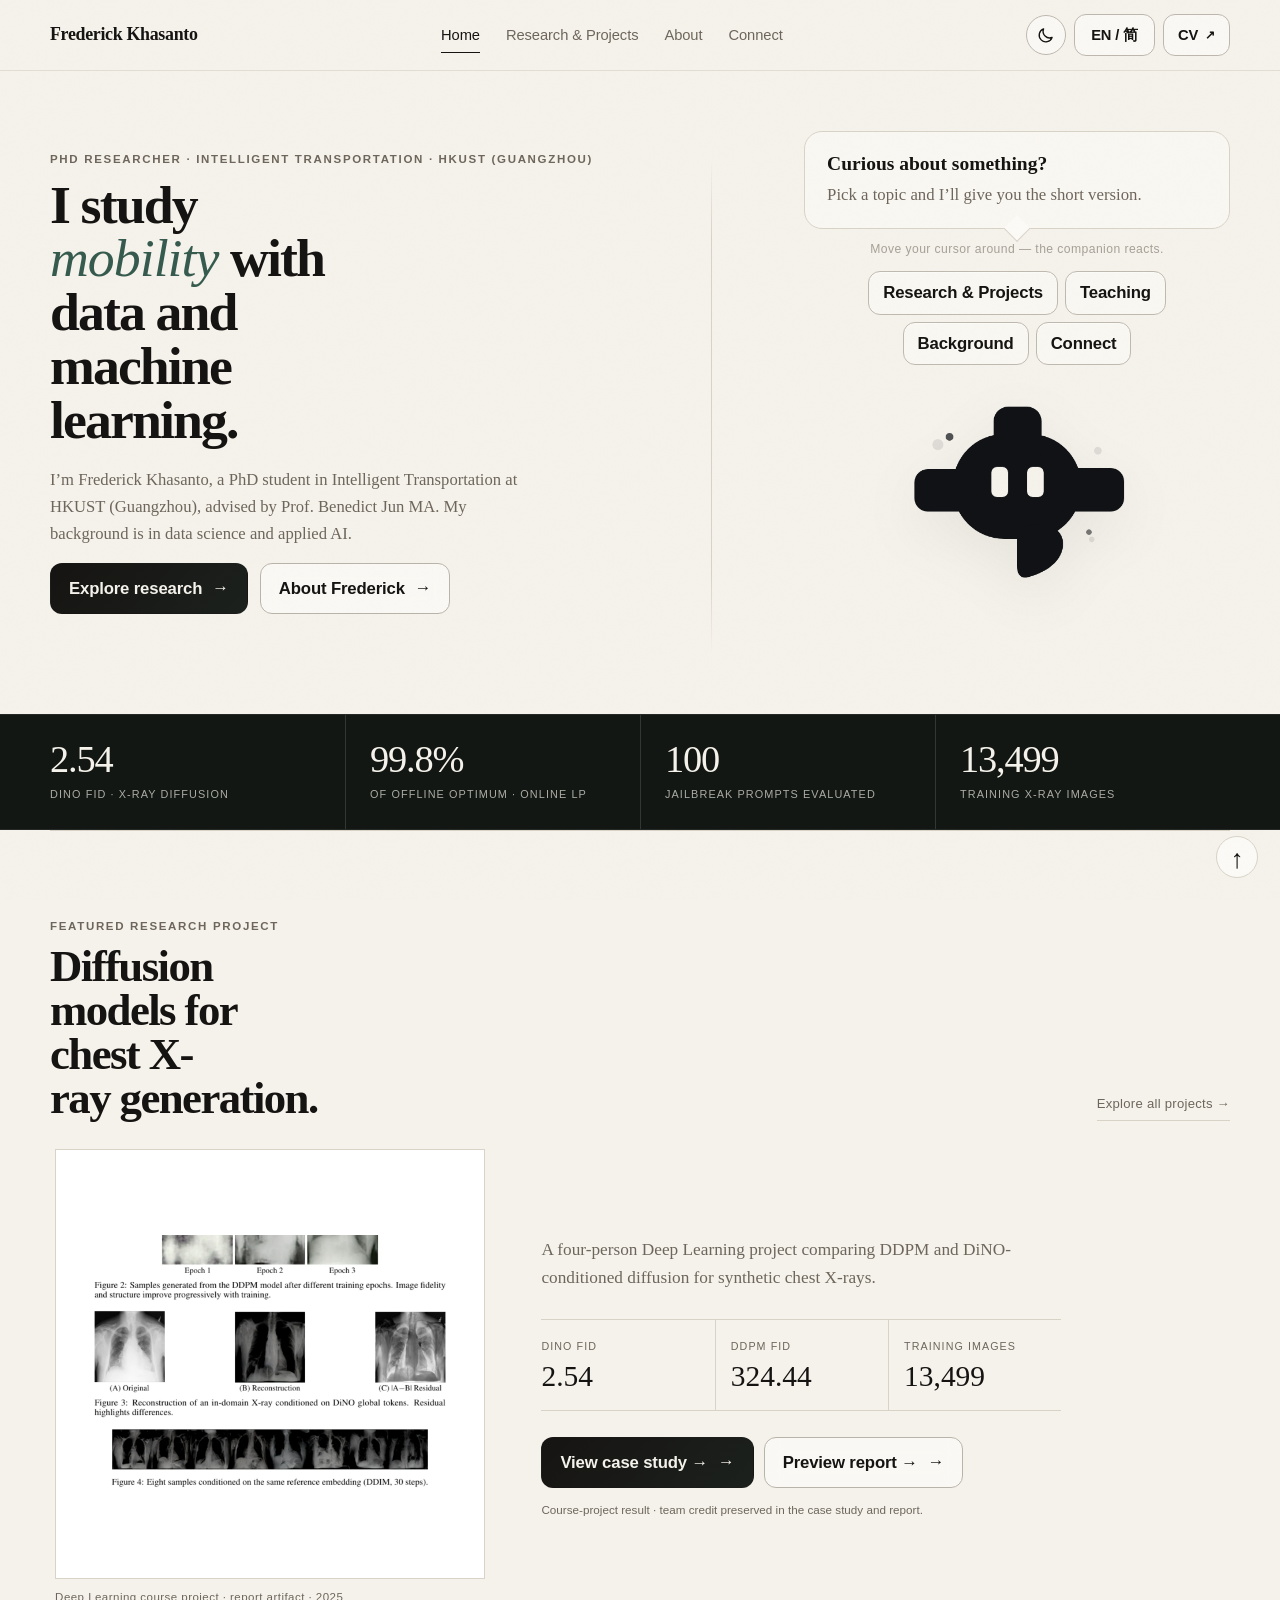
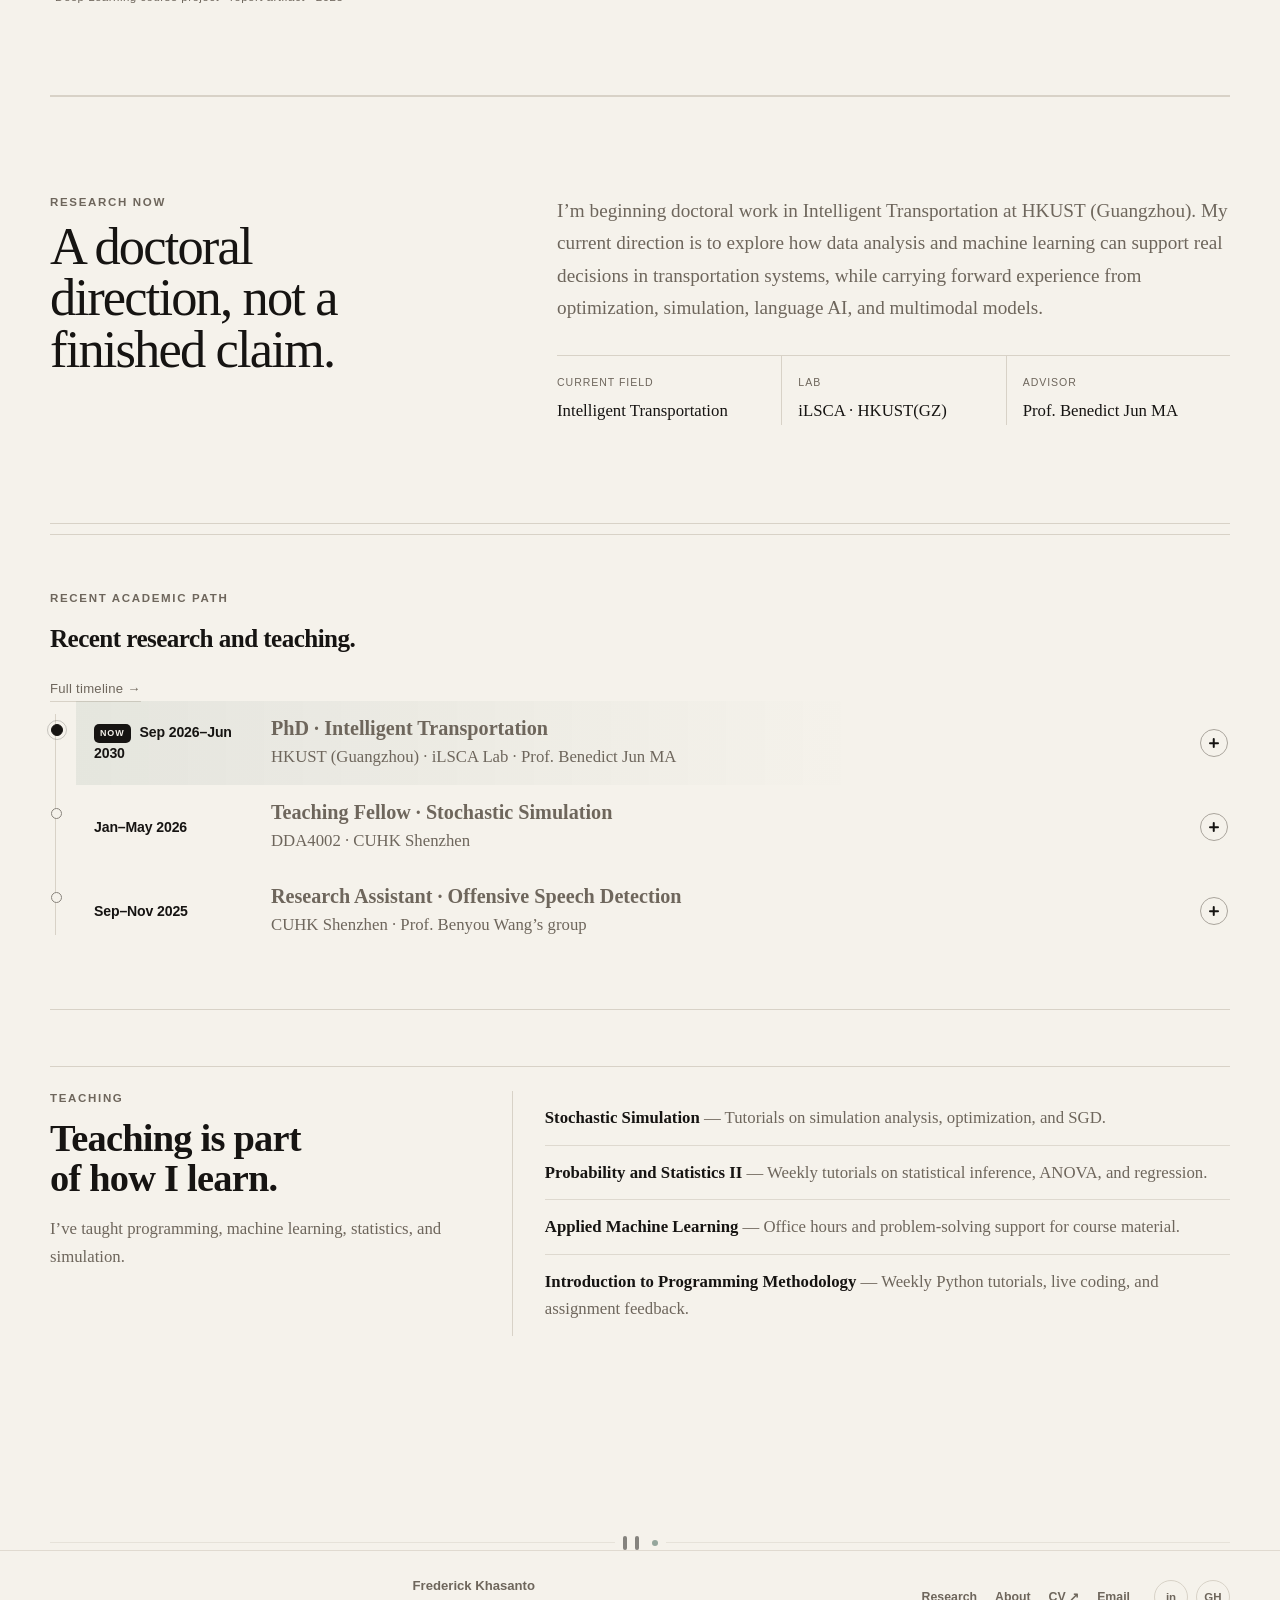
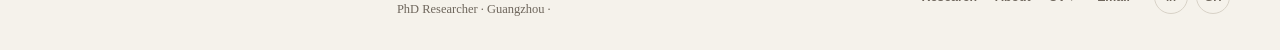
==== index.html @ 49d03f2d "Update website" ====
<!DOCTYPE html>

<html class="no-js" data-theme="light" lang="en">
<head>
<meta charset="utf-8"/>
<meta content="width=device-width, initial-scale=1.0" name="viewport"/>
<meta content="PhD researcher in Intelligent Transportation at HKUST (Guangzhou), with a background in data science, machine learning, language AI, and multimodal AI." name="description"/>
<meta content="index,follow" name="robots"/>
<meta content="website" property="og:type"/>
<meta content="Frederick Khasanto — PhD Researcher" property="og:title"/>
<meta content="PhD researcher in Intelligent Transportation at HKUST (Guangzhou), with a background in data science, machine learning, language AI, and multimodal AI." property="og:description"/>
<meta content="og-home.png" property="og:image"/>
<meta content="1200" property="og:image:width"/>
<meta content="630" property="og:image:height"/>
<meta content="summary_large_image" name="twitter:card"/>
<meta content="Frederick Khasanto — PhD Researcher" name="twitter:title"/>
<meta content="PhD researcher in Intelligent Transportation at HKUST (Guangzhou), with a background in data science, machine learning, language AI, and multimodal AI." name="twitter:description"/>
<meta content="og-home.png" name="twitter:image"/>
<link href="" id="canonicalLink" rel="canonical"/>
<title>Frederick Khasanto — PhD Researcher</title>
<link href="favicon.svg" rel="icon" type="image/svg+xml"/>
<script>(function(){var d=document.documentElement;d.classList.remove('no-js');try{var t=localStorage.getItem('fk-theme');if(t==='dark'||t==='light')d.setAttribute('data-theme',t);}catch(e){}})();</script>
<link href="apple-touch-icon.png" rel="apple-touch-icon" sizes="180x180"/>
<link href="manifest.webmanifest" rel="manifest"/>
<meta content="#f5f2eb" name="theme-color"/>
<link href="core.css?v=56" rel="stylesheet"/>
<link href="home.css?v=56" rel="stylesheet"/>
<script type="application/ld+json">{"@context": "https://schema.org", "@type": "Person", "name": "Frederick Khasanto", "email": "mailto:khasanto.frederick@gmail.com", "jobTitle": "PhD Student in Intelligent Transportation", "description": "PhD student in Intelligent Transportation at The Hong Kong University of Science and Technology (Guangzhou), advised by Prof. Benedict Jun MA.", "sameAs": ["https://github.com/frederickkh", "https://www.linkedin.com/in/frederickkhasanto/", "https://www.instagram.com/frederick.khh/"], "affiliation": {"@type": "CollegeOrUniversity", "name": "The Hong Kong University of Science and Technology (Guangzhou)"}, "alumniOf": {"@type": "CollegeOrUniversity", "name": "The Chinese University of Hong Kong, Shenzhen"}, "knowsAbout": ["Intelligent Transportation", "Machine Learning", "Data Science", "Natural Language Processing", "Multimodal AI"]}</script>
<link href="v56-premium.css?v=56" rel="stylesheet"/>
</head>
<body class="page-enter" data-page="home">
<a class="skip-link" data-copy-en="Skip to content" data-copy-zh="跳到主要内容" href="#main">Skip to content</a>
<header class="site-header">
<div class="container header-inner">
<a class="wordmark" href="index.html">Frederick Khasanto</a>
<button aria-controls="mobileMenu" aria-expanded="false" aria-label="Open navigation" class="mobile-menu-toggle" id="mobileMenuToggle" type="button">
<span></span><span></span><span></span>
</button>
<div class="mobile-menu" id="mobileMenu">
<nav aria-label="Primary navigation" class="top-nav">
<a data-i18n="common.home" href="index.html">Home</a>
<a data-i18n="common.work" href="research.html">Research &amp; Projects</a>
<a data-i18n="common.about" href="about.html">About</a>
<a data-i18n="common.connect" href="connect.html">Connect</a>
</nav>
<div class="header-actions">
<button aria-label="Switch to dark mode" class="pill-btn theme-icon-btn" id="themeToggle" title="Dark mode" type="button">
<svg aria-hidden="true" class="theme-icon theme-icon-moon" viewbox="0 0 24 24"><path d="M20.1 15.25A8.8 8.8 0 0 1 8.75 3.9 8.85 8.85 0 1 0 20.1 15.25Z" fill="none" stroke="currentColor" stroke-linecap="round" stroke-linejoin="round" stroke-width="1.8"></path></svg>
<svg aria-hidden="true" class="theme-icon theme-icon-sun" viewbox="0 0 24 24"><circle cx="12" cy="12" fill="none" r="4" stroke="currentColor" stroke-width="1.8"></circle><path d="M12 2.5v2M12 19.5v2M4.57 4.57l1.42 1.42M18.01 18.01l1.42 1.42M2.5 12h2M19.5 12h2M4.57 19.43l1.42-1.42M18.01 5.99l1.42-1.42" fill="none" stroke="currentColor" stroke-linecap="round" stroke-width="1.8"></path></svg>
</button>
<button class="pill-btn" data-i18n="common.lang" id="langToggle" type="button">EN / 简</button>
<a class="cv-link" data-i18n="common.cv" href="Frederick_Khasanto_CV_2026.pdf" rel="noopener" target="_blank">CV</a>
</div>
</div>
</div>
</header>
<main class="page-main" id="main">
<div class="container">
<section class="hero-grid home-hero">
<div class="hero-copy">
<div class="kicker" data-i18n="home.kicker">PhD Researcher · Intelligent Transportation · HKUST (Guangzhou)</div>
<h1 data-i18n="home.title" data-i18n-html="true">I study <em>mobility</em> with data and machine learning.</h1>
<p data-i18n="home.intro">I’m Frederick Khasanto, a PhD student in Intelligent Transportation at HKUST (Guangzhou), advised by Prof. Benedict Jun MA. My background is in data science and applied AI.</p>
<div class="hero-actions">
<a class="primary-btn" data-i18n="home.viewWork" href="research.html">Explore research</a>
<a class="secondary-btn" data-i18n="home.aboutMe" href="about.html">About Frederick</a>
</div>
</div>
<aside aria-label="Interactive profile avatar" class="hero-side">
<div class="avatar-wrap">
<div aria-live="polite" class="avatar-bubble">
<strong data-i18n="home.avatarQ">Curious about something?</strong>
<p data-i18n="home.avatarD" id="avatarResponse">Pick a topic and I’ll give you the short version.</p>
</div>
<div class="avatar-interaction-hint" data-copy-en="Move your cursor around — the companion reacts." data-copy-zh="移动光标，研究伙伴会跟着互动。">Move your cursor around — the companion reacts.</div>
<div class="avatar-options">
<button type="button" class="avatar-option" data-i18n="home.optWork" data-topic="work">Research &amp; Projects</button>
<button type="button" class="avatar-option" data-i18n="home.optTeach" data-topic="teaching">Teaching</button>
<button type="button" class="avatar-option" data-i18n="home.optAbout" data-topic="about">Background</button>
<button type="button" class="avatar-option" data-i18n="home.optConnect" data-topic="connect">Connect</button>
</div>
<button aria-describedby="avatarResponse" aria-label="Interactive research companion" class="avatar-btn" id="avatarButton" type="button">
<svg aria-hidden="true" class="research-companion" data-orbit-avatar="" viewbox="0 0 520 420" xmlns="http://www.w3.org/2000/svg">
<g aria-hidden="true" class="companion-nodes"><circle class="companion-node node-a" cx="118" cy="132" fill="currentColor" opacity=".22" r="10"></circle><circle class="companion-node node-b" cx="405" cy="143" fill="currentColor" opacity=".18" r="7"></circle><circle class="companion-node node-c" cx="394" cy="302" fill="currentColor" opacity=".16" r="5"></circle></g><g class="companion-core">
<rect class="companion-body" fill="currentColor" height="188" rx="92" width="230" x="145" y="113"></rect>
<rect class="companion-body companion-wing-left" fill="currentColor" height="76" rx="24" width="128" x="76" y="176"></rect>
<rect class="companion-body companion-wing-right" fill="currentColor" height="78" rx="24" width="126" x="326" y="174"></rect>
<rect class="companion-body companion-crown" fill="currentColor" height="105" rx="26" width="86" x="218" y="64"></rect>
<path class="companion-body companion-tail" d="M285 276 C316 272 338 282 342 303 C347 333 321 359 279 370 C266 373 260 364 260 350 L260 303 C260 287 270 278 285 276Z" fill="currentColor"></path>
<g fill="var(--avatar-eye)">
<g class="avatar-eye-track avatar-eye-track-left"><rect class="avatar-eye" height="54" rx="10" width="30" x="214" y="172"></rect></g>
<g class="avatar-eye-track avatar-eye-track-right"><rect class="avatar-eye" height="54" rx="10" width="30" x="278" y="172"></rect></g>
</g>
<path class="avatar-smile" d="M230 249 C251 264 276 264 296 249" fill="none" stroke="var(--avatar-eye)" stroke-linecap="round" stroke-width="8"></path>
</g><g aria-hidden="true" class="companion-expression">
<path class="companion-brow companion-brow-left" d="M209 157 Q225 149 241 157" fill="none" stroke="var(--avatar-eye)" stroke-linecap="round" stroke-width="5"></path>
<path class="companion-brow companion-brow-right" d="M275 157 Q291 149 307 157" fill="none" stroke="var(--avatar-eye)" stroke-linecap="round" stroke-width="5"></path>
<g class="companion-thought"><circle cx="377" cy="114" fill="currentColor" r="5"></circle><circle cx="394" cy="98" fill="currentColor" r="7"></circle><circle cx="416" cy="78" fill="currentColor" r="9"></circle></g>
<g class="companion-signals" fill="none" stroke="currentColor" stroke-linecap="round" stroke-width="4"><path d="M92 160 Q72 176 72 202"></path><path d="M428 153 Q450 171 451 199"></path></g>
</g>
<circle class="companion-float-dot companion-float-dot-a" cx="139" cy="118" fill="currentColor" opacity=".72" r="7"></circle>
<circle class="companion-float-dot companion-float-dot-b" cx="389" cy="289" fill="currentColor" opacity=".55" r="5"></circle>
</svg>
</button>
<noscript><div class="avatar-noscript"><img alt="Frederick research companion" src="research-companion.svg"/></div></noscript><div class="avatar-helper"><a class="avatar-jump hidden" data-copy-en="Open page →" data-copy-zh="打开页面 →" href="#" id="avatarJump">Open page →</a></div>
</div>
</aside>
</section>
<section aria-label="Selected project evidence" class="home-proof-strip">
<div class="home-proof-inner">
<a class="home-proof-item" href="research.html#projects"><strong>2.54</strong><span data-copy-en="DiNO FID · X-ray diffusion" data-copy-zh="DiNO FID · X 光扩散模型">DiNO FID · X-ray diffusion</span></a>
<a class="home-proof-item" href="research.html#projects"><strong>99.8%</strong><span data-copy-en="of offline optimum · Online LP" data-copy-zh="离线最优值 · 在线线性规划">of offline optimum · Online LP</span></a>
<a class="home-proof-item" href="research.html#projects"><strong>100</strong><span data-copy-en="jailbreak prompts evaluated" data-copy-zh="个越狱提示词完成评估">jailbreak prompts evaluated</span></a>
<a class="home-proof-item" href="research.html#projects"><strong>13,499</strong><span data-copy-en="training X-ray images" data-copy-zh="张 X 光训练图像">training X-ray images</span></a>
</div>
</section>
<section class="home-featured-research reveal" id="featured-research">
<div class="home-featured-head">
<div>
<div class="kicker" data-copy-en="Featured research project" data-copy-zh="精选研究项目">Featured research project</div>
<h2 data-copy-en="Diffusion models for chest X-ray generation." data-copy-zh="用于胸部 X 光生成的扩散模型。">Diffusion models for chest X-ray generation.</h2>
</div>
<a class="text-arrow-link" data-copy-en="Explore all projects →" data-copy-zh="查看全部项目 →" href="research.html#projects">Explore all projects →</a>
</div>
<div class="home-featured-layout">
<figure class="home-featured-visual report-artifact">
<img alt="Generation and reconstruction results from Frederick Khasanto's X-ray diffusion project report" decoding="async" height="900" loading="lazy" src="project-xray-report.webp" width="1400"/>
<figcaption data-copy-en="Deep Learning course project · report artifact · 2025" data-copy-zh="深度学习课程项目 · 报告图示 · 2025">Deep Learning course project · report artifact · 2025</figcaption>
</figure>
<div class="home-featured-copy">
<p data-copy-en="A four-person Deep Learning project comparing DDPM and DiNO-conditioned diffusion for synthetic chest X-rays." data-copy-zh="一个四人课程项目，对比无条件 DDPM 与 DiNO 条件潜空间扩散模型用于合成胸部 X 光。报告结合定量评估、重建、多样性与插值检查。">A four-person Deep Learning project comparing DDPM and DiNO-conditioned diffusion for synthetic chest X-rays.</p>
<div aria-label="Selected project results" class="home-featured-results">
<div><span data-copy-en="DiNO FID" data-copy-zh="DiNO FID">DiNO FID</span><strong>2.54</strong></div>
<div><span data-copy-en="DDPM FID" data-copy-zh="DDPM FID">DDPM FID</span><strong>324.44</strong></div>
<div><span data-copy-en="Training images" data-copy-zh="训练图像">Training images</span><strong>13,499</strong></div>
</div>
<div class="home-featured-actions">
<button class="primary-btn" data-copy-en="View case study →" data-copy-zh="查看案例 →" data-project-open="xray" type="button">View case study</button>
<a class="secondary-btn" data-copy-en="Preview report →" data-copy-zh="预览报告 →" data-project-report-preview="xray" href="Frederick_Khasanto_Project_Xray_Diffusion_Models.pdf">Preview report →</a>
</div>
<p class="evidence-note" data-copy-en="Course-project result · team credit preserved in the case study and report." data-copy-zh="课程项目结果 · 案例与报告中保留小组署名。">Course-project result · team credit preserved in the case study and report.</p>
</div>
</div>
</section><section class="home-current-focus reveal" id="research-now">
<div>
<div class="kicker" data-copy-en="Research now" data-copy-zh="当前研究">Research now</div>
<h2 data-copy-en="A doctoral direction, not a finished claim." data-copy-zh="这是博士阶段的研究方向，而不是已经完成的结论。">A doctoral direction, not a finished claim.</h2>
</div>
<div class="home-current-focus-body">
<p data-copy-en="I’m beginning doctoral work in Intelligent Transportation at HKUST (Guangzhou). My current direction is to explore how data analysis and machine learning can support real decisions in transportation systems, while carrying forward experience from optimization, simulation, language AI, and multimodal models." data-copy-zh="我正在香港科技大学（广州）开始智能交通博士研究。目前的方向是探索数据分析与机器学习如何支持交通系统中的真实决策，同时延续我在优化、模拟、语言 AI 与多模态模型方面的经验。">I’m beginning doctoral work in Intelligent Transportation at HKUST (Guangzhou). My current direction is to explore how data analysis and machine learning can support real decisions in transportation systems, while carrying forward experience from optimization, simulation, language AI, and multimodal models.</p>
<div class="home-current-meta">
<div><span data-copy-en="Current field" data-copy-zh="当前领域">Current field</span><strong data-copy-en="Intelligent Transportation" data-copy-zh="智能交通">Intelligent Transportation</strong></div>
<div><span data-copy-en="Lab" data-copy-zh="实验室">Lab</span><strong>iLSCA · HKUST(GZ)</strong></div>
<div><span data-copy-en="Advisor" data-copy-zh="导师">Advisor</span><strong>Prof. Benedict Jun MA</strong></div>
</div>
</div>
</section><section class="academic-timeline-section reveal">
<div class="section-head"><div><div class="kicker" data-copy-en="Recent academic path" data-copy-zh="近期学术经历">Recent academic path</div><h2 data-copy-en="Recent research and teaching." data-copy-zh="近期的研究与教学经历。">Recent research and teaching.</h2></div><a class="text-arrow-link" data-copy-en="Full timeline →" data-copy-zh="完整时间线 →" href="about.html#academic-timeline">Full timeline →</a></div>
<div class="academic-timeline interactive-timeline" data-academic-timeline="">
<article class="timeline-item current" data-timeline-category="education research">
<button aria-expanded="false" class="timeline-trigger" type="button"><time>Sep 2026–Jun 2030</time><span class="timeline-summary"><strong data-copy-en="PhD · Intelligent Transportation" data-copy-zh="博士 · 智能交通">PhD · Intelligent Transportation</strong><span data-copy-en="HKUST (Guangzhou) · iLSCA Lab · Prof. Benedict Jun MA" data-copy-zh="香港科技大学（广州） · iLSCA Lab · Benedict Jun MA 教授">HKUST (Guangzhou) · iLSCA Lab · Prof. Benedict Jun MA</span></span><span aria-hidden="true" class="timeline-cue"></span></button>
<div class="timeline-detail"><p data-copy-en="Beginning doctoral research in Intelligent Transportation at HKUST (Guangzhou) as a Postgraduate Studentship recipient." data-copy-zh="以研究生奖学金获得者身份，在香港科技大学（广州）开始智能交通博士研究。">Beginning doctoral research in Intelligent Transportation at HKUST (Guangzhou) as a Postgraduate Studentship recipient.</p></div>
</article>
<article class="timeline-item" data-timeline-category="teaching">
<button aria-expanded="false" class="timeline-trigger" type="button"><time>Jan–May 2026</time><span class="timeline-summary"><strong data-copy-en="Teaching Fellow · Stochastic Simulation" data-copy-zh="教学助理 · 随机模拟">Teaching Fellow · Stochastic Simulation</strong><span data-copy-en="DDA4002 · CUHK Shenzhen" data-copy-zh="DDA4002 · 香港中文大学（深圳）">DDA4002 · CUHK Shenzhen</span></span><span aria-hidden="true" class="timeline-cue"></span></button>
<div class="timeline-detail"><p data-copy-en="Led tutorials on input/output analysis, simulation optimization, and stochastic gradient descent." data-copy-zh="负责输入/输出分析、模拟优化与随机梯度下降相关教程。">Led tutorials on input/output analysis, simulation optimization, and stochastic gradient descent.</p></div>
</article>
<article class="timeline-item" data-timeline-category="research">
<button aria-expanded="false" class="timeline-trigger" type="button"><time>Sep–Nov 2025</time><span class="timeline-summary"><strong data-copy-en="Research Assistant · Offensive Speech Detection" data-copy-zh="研究助理 · 冒犯性言论检测">Research Assistant · Offensive Speech Detection</strong><span data-copy-en="CUHK Shenzhen · Prof. Benyou Wang’s group" data-copy-zh="香港中文大学（深圳） · Benyou Wang 教授课题组">CUHK Shenzhen · Prof. Benyou Wang’s group</span></span><span aria-hidden="true" class="timeline-cue"></span></button>
<div class="timeline-detail"><p data-copy-en="Reviewed transformer-based hate-speech detection research and collected datasets for supervised classification." data-copy-zh="调研基于 Transformer 的仇恨言论检测研究，并收集用于监督分类的数据集。">Reviewed transformer-based hate-speech detection research and collected datasets for supervised classification.</p></div>
</article>
</div>
</section>
<section class="section reveal" id="teaching-profile">
<div class="teaching-home-grid">
<div class="intro-card">
<div class="kicker" data-i18n="home.teachK">Teaching</div>
<h2 class="home-title" data-i18n="home.teachT">Teaching is part of how I learn.</h2>
<p class="muted" data-i18n="home.teachP">I’ve taught programming, machine learning, statistics, and simulation.</p>
</div>
<div class="teaching-preview">
<ul class="teaching-home-list">
<li><strong data-i18n="home.t1title">Stochastic Simulation</strong> — <span data-i18n="home.t1body">Tutorials on simulation analysis, optimization, and SGD.</span></li>
<li><strong data-i18n="home.t2title">Probability and Statistics II</strong> — <span data-i18n="home.t2body">Weekly tutorials on statistical inference, ANOVA, and regression.</span></li>
<li><strong data-i18n="home.t3title">Applied Machine Learning</strong> — <span data-i18n="home.t3body">Office hours and problem-solving support for course material.</span></li>
<li><strong data-i18n="home.t4title">Introduction to Programming Methodology</strong> — <span data-i18n="home.t4body">Weekly Python tutorials, live coding, and assignment feedback.</span></li>
</ul>
</div>
</div>
</section>
</div>
</main>
<div aria-hidden="true" class="signature-divider"><span class="sig-line"></span><span class="sig-eye"></span><span class="sig-eye"></span><span class="sig-node"></span><span class="sig-line"></span></div><footer class="footer-simple premium-footer"><div class="container premium-footer-inner"><div class="footer-identity"><strong>Frederick Khasanto</strong><span data-copy-en="PhD Researcher · Guangzhou ·" data-copy-zh="博士研究者 · 广州 ·">PhD Researcher · Guangzhou · <span class="freshness" data-copy-en="Updated Sep 2026" data-copy-zh="更新于 2026年9月">Updated Sep 2026</span></span></div><nav aria-label="Footer navigation" class="footer-nav"><a data-copy-en="Research" data-copy-zh="研究" href="research.html">Research</a><a data-copy-en="About" data-copy-zh="关于" href="about.html">About</a><a data-copy-en="CV ↗" data-copy-zh="简历 ↗" href="Frederick_Khasanto_CV_2026.pdf" rel="noopener" target="_blank">CV ↗</a><a data-copy-en="Email" data-copy-zh="邮箱" href="mailto:khasanto.frederick@gmail.com">Email</a></nav><div class="footer-socials"><a aria-label="LinkedIn" href="https://www.linkedin.com/in/frederickkhasanto/" rel="noopener" target="_blank">in</a><a aria-label="GitHub" href="https://github.com/frederickkh" rel="noopener" target="_blank">GH</a></div></div></footer>
<button type="button" aria-label="Back to top" class="to-top" data-to-top="">↑</button>
<script src="site-config.js?v=56"></script><script defer="" src="script.js?v=56"></script>
</body></html>
---- core.css ----
:root{
  --bg: #f6f1e8;
  --surface: #fffdf9;
  --surface-soft: #f0e9de;
  --text: #161412;
  --muted: #6e665c;
  --line: #d9cfc1;
  --accent: #3e628f;
  --accent-soft: #e6edf7;
  --shadow: 0 14px 36px rgba(35, 28, 18, 0.055);
  --avatar: #101216;
  --avatar-eye: var(--bg);
  --content: 1180px;
}

html[data-theme="dark"]{
  --bg: #111318;
  --surface: #171a20;
  --surface-soft: #20252d;
  --text: #f2ede5;
  --muted: #b8b0a5;
  --line: #303641;
  --accent: #91add5;
  --accent-soft: #202d40;
  --shadow: 0 16px 38px rgba(0, 0, 0, 0.28);
  --avatar: #f2ede5;
  --avatar-eye: var(--bg);
}

*{ box-sizing: border-box; }
html{ scroll-behavior: smooth; }
body{
  margin: 0;
  font-family: "Times New Roman", Times, serif;
  background: var(--bg);
  color: var(--text);
  line-height: 1.58;
  font-size: 17px;
  -webkit-font-smoothing: antialiased;
}

a{ color: inherit; text-decoration: none; }
img{ display: block; max-width: 100%; }
button,input,textarea,select{ font: inherit; color: inherit; }
button{ -webkit-tap-highlight-color: transparent; }

.container{
  width: min(calc(100% - 44px), var(--content));
  margin: 0 auto;
}

.hidden{ display: none !important; }

/* Header */
.site-header{
  position: sticky;
  top: 0;
  z-index: 30;
  background: color-mix(in srgb, var(--bg) 90%, transparent);
  border-bottom: 1px solid color-mix(in srgb, var(--line) 82%, transparent);
  backdrop-filter: blur(14px);
}

.header-inner{
  min-height: 74px;
  display: grid;
  grid-template-columns: auto 1fr auto;
  align-items: center;
  gap: 24px;
}

.wordmark{
  font-weight: 700;
  font-size: 1.12rem;
  white-space: nowrap;
  letter-spacing: -0.01em;
}

.top-nav{
  display: flex;
  align-items: center;
  justify-content: center;
  gap: 4px;
}

.top-nav a,.pill-btn,.cv-link,.primary-btn,.secondary-btn,.avatar-option,.copy-btn{
  transition: background-color .18s ease, color .18s ease, border-color .18s ease, transform .18s ease, box-shadow .18s ease;
}

.top-nav a{
  padding: 9px 14px;
  border-radius: 999px;
  color: var(--muted);
}

.top-nav a:hover,.top-nav a.active{
  background: var(--surface-soft);
  color: var(--text);
}

.header-actions{
  display: flex;
  align-items: center;
  justify-content: flex-end;
  gap: 9px;
}

.pill-btn,.cv-link,.copy-btn,.primary-btn,.secondary-btn{
  display: inline-flex;
  align-items: center;
  justify-content: center;
  border: 1px solid var(--line);
  border-radius: 999px;
  background: transparent;
  cursor: pointer;
}

.pill-btn,.cv-link{
  min-height: 42px;
  padding: 8px 16px;
}

.cv-link{ min-width: 68px; }

.pill-btn:hover,.cv-link:hover,.copy-btn:hover,.secondary-btn:hover{
  border-color: color-mix(in srgb, var(--accent) 58%, var(--line));
  transform: translateY(-1px);
}

.page-main{ padding: 42px 0 70px; }
.kicker{
  margin-bottom: 12px;
  color: var(--muted);
  font-size: .78rem;
  letter-spacing: .15em;
  text-transform: uppercase;
}

/* Home hero */
.hero-grid{
  display: grid;
  grid-template-columns: minmax(0, 1.03fr) minmax(390px, .97fr);
  gap: 48px;
  align-items: center;
  min-height: 620px;
  padding: 18px 0 30px;
}

.hero-copy h1{
  max-width: 10.5ch;
  margin: 0 0 20px;
  font-size: clamp(3rem, 5.8vw, 5.15rem);
  line-height: .96;
  letter-spacing: -0.045em;
}

.hero-copy h1 em{
  color: var(--accent);
  font-style: italic;
  font-weight: 400;
}

.hero-copy > p{
  max-width: 58ch;
  margin: 0 0 24px;
  color: var(--muted);
  font-size: 1.08rem;
  line-height: 1.7;
}

.hero-actions{
  display: flex;
  gap: 12px;
  flex-wrap: wrap;
}

.primary-btn,.secondary-btn{
  min-height: 46px;
  padding: 10px 19px;
}

.primary-btn{
  background: var(--text);
  border-color: var(--text);
  color: var(--bg);
}

.primary-btn:hover{ transform: translateY(-1px); opacity: .92; }

.hero-facts{
  display: grid;
  grid-template-columns: repeat(3, minmax(0, 1fr));
  gap: 12px;
  margin-top: 24px;
}

.fact-card{
  padding: 15px 16px;
  border: 1px solid var(--line);
  border-radius: 18px;
  background: color-mix(in srgb, var(--surface) 88%, transparent);
}

.fact-card span{
  display: block;
  margin-bottom: 4px;
  color: var(--muted);
  font-size: .86rem;
}

.fact-card strong{ font-size: 1rem; }

.hero-side{ min-width: 0; }

.avatar-wrap{
  display: grid;
  justify-items: center;
  gap: 11px;
  position: relative;
  padding-top: 2px;
}

.avatar-bubble{
  position: relative;
  width: min(100%, 500px);
  padding: 24px 28px;
  border: 1px solid var(--line);
  border-radius: 30px;
  background: var(--surface);
  box-shadow: var(--shadow);
}

.avatar-bubble::after{
  content: "";
  position: absolute;
  left: 50%;
  bottom: -12px;
  width: 22px;
  height: 22px;
  background: var(--surface);
  border-right: 1px solid var(--line);
  border-bottom: 1px solid var(--line);
  transform: translateX(-50%) rotate(45deg);
}

.avatar-bubble strong{
  display: block;
  margin-bottom: 6px;
  font-size: 1.22rem;
  line-height: 1.25;
}

.avatar-bubble p{
  margin: 0;
  color: var(--muted);
  line-height: 1.5;
}

.avatar-options{
  display: flex;
  justify-content: center;
  flex-wrap: wrap;
  gap: 9px;
  width: min(100%, 510px);
  padding-top: 4px;
}

.avatar-option{
  min-height: 42px;
  padding: 8px 17px;
  border: 1px solid var(--line);
  border-radius: 999px;
  background: var(--surface);
  cursor: pointer;
}

.avatar-option:hover,.avatar-option.active{
  background: var(--surface-soft);
  border-color: color-mix(in srgb, var(--accent) 48%, var(--line));
  transform: translateY(-1px);
}

.avatar-btn{
  width: min(330px, 86vw);
  margin-top: 2px;
  padding: 0;
  border: 0;
  outline: none;
  background: transparent;
  color: var(--avatar);
  cursor: pointer;
  transform-origin: center;
}

.avatar-btn svg{ display: block; width: 100%; height: auto; }
.avatar-btn:hover{ filter: drop-shadow(0 12px 20px rgba(0, 0, 0, .08)); }
.avatar-btn.pressed{ transform: scale(.97); }
.avatar-btn.talk .avatar-eye{ animation: blink .36s ease; }
.avatar-float{ animation: bob 4.6s ease-in-out infinite; }
.avatar-helper{ min-height: 24px; }
.avatar-jump{ color: var(--accent); font-size: .95rem; }

@keyframes blink {
  0%, 100% { transform: scaleY(1); transform-origin: center; }
  50% { transform: scaleY(.14); transform-origin: center; }
}
@keyframes bob {
  0%, 100% { transform: translateY(0); }
  50% { transform: translateY(-6px); }
}

/* Home teaching */
.section{
  padding: 46px 0;
  border-top: 1px solid var(--line);
}

.teaching-home-grid{
  display: grid;
  grid-template-columns: .74fr 1.26fr;
  gap: 24px;
  align-items: start;
}

.intro-card,.teaching-preview{
  border: 1px solid var(--line);
  border-radius: 24px;
  background: var(--surface);
  box-shadow: var(--shadow);
}

.intro-card{ padding: 26px 28px; }
.teaching-preview{ padding: 18px 26px; }
.home-title{
  margin: 0 0 12px;
  font-size: clamp(1.8rem, 3vw, 2.55rem);
  line-height: 1.05;
  letter-spacing: -0.02em;
}
.muted{ color: var(--muted); }
.teaching-home-list{ margin: 0; padding: 0; list-style: none; }
.teaching-home-list li{
  padding: 13px 0;
  color: var(--muted);
  border-bottom: 1px solid color-mix(in srgb, var(--line) 78%, transparent);
}
.teaching-home-list li:last-child{ border-bottom: 0; }
.teaching-home-list strong{ color: var(--text); }

/* Research + Projects */
.research-intro{ padding: 12px 0 28px; }
.research-intro h1{
  margin: 0;
  font-size: clamp(2.5rem, 5vw, 4.15rem);
  line-height: 1;
  letter-spacing: -0.035em;
}
.research-intro p{
  max-width: 68ch;
  margin: 18px 0 0;
  color: var(--muted);
  font-size: 1.08rem;
}

.research-list{ display: grid; gap: 14px; margin: 6px 0 40px; }
.research-row{
  display: grid;
  grid-template-columns: 205px 1fr;
  gap: 26px;
  padding: 24px 26px;
  border: 1px solid var(--line);
  border-radius: 22px;
  background: var(--surface);
  box-shadow: var(--shadow);
}
.research-row .meta strong{ display: block; margin-bottom: 4px; }
.research-row .meta span,.research-row p{ color: var(--muted); }
.research-row p{ margin: 0; }
.eyebrow{
  margin-bottom: 6px;
  color: var(--muted);
  font-size: .78rem;
  letter-spacing: .14em;
  text-transform: uppercase;
}
.research-row h3{
  margin: 0 0 8px;
  font-size: 1.65rem;
  line-height: 1.1;
}

.project-section-head,.section-line-title{
  display: flex;
  align-items: center;
  gap: 18px;
  margin: 32px 0 18px;
}
.project-section-head h2,.section-line-title h2{
  margin: 0;
  white-space: nowrap;
  font-size: clamp(2rem, 3vw, 2.8rem);
  line-height: 1;
}
.line-fill{ flex: 1; height: 1px; background: var(--line); }
.project-grid{ display: grid; gap: 14px; }
.project-card{
  display: grid;
  grid-template-columns: 132px minmax(0, 1fr) 230px;
  gap: 24px;
  align-items: center;
  padding: 22px 24px;
  border: 1px solid var(--line);
  border-radius: 22px;
  background: var(--surface);
  box-shadow: var(--shadow);
}
.project-meta{ display: grid; gap: 11px; align-content: start; }
.project-year{ color: var(--muted); font-size: 1.65rem; font-weight: 700; }
.project-badge,.project-badge-ref{
  display: inline-flex;
  align-items: center;
  justify-content: center;
  width: fit-content;
  min-width: 102px;
  padding: 7px 12px;
  border-radius: 10px;
  background: #6f849a;
  color: #fff;
  font-size: .82rem;
  font-weight: 700;
  letter-spacing: .04em;
}
.project-copy h3,.project-copy-ref h3{
  margin: 0 0 7px;
  font-size: 1.55rem;
  line-height: 1.1;
}
.project-copy p,.project-copy-ref p{
  margin: 0;
  color: var(--muted);
  line-height: 1.55;
}
.project-image,.project-image-ref{
  height: 132px;
  overflow: hidden;
  border: 1px solid var(--line);
  border-radius: 15px;
  background: var(--surface-soft);
}
.project-image img,.project-image-ref img{
  width: 100%;
  height: 100%;
  object-fit: cover;
}

/* About */
.about-container{ display: grid; gap: 26px; }
.about-hero-ref{ padding-top: 4px; }
.about-hero-ref h1{
  margin: 0;
  font-size: clamp(2.8rem, 5vw, 4.7rem);
  line-height: .96;
  letter-spacing: -0.035em;
}
.about-divider{ height: 1px; margin-top: 20px; background: var(--line); }
.about-intro-ref{
  display: grid;
  grid-template-columns: minmax(0, 1.15fr) minmax(280px, .85fr);
  gap: 36px;
  align-items: start;
}
.about-copy-ref h2,.about-section-ref h2{
  margin: 0 0 13px;
  font-size: clamp(1.8rem, 3vw, 2.4rem);
  line-height: 1.08;
}
.about-copy-ref p{
  margin: 0 0 15px;
  color: var(--muted);
  font-size: 1.04rem;
}
.about-photo-ref-wrap{
  overflow: hidden;
  border: 1px solid var(--line);
  border-radius: 22px;
  background: var(--surface);
  box-shadow: var(--shadow);
}
.about-photo-ref{
  width: 100%;
  aspect-ratio: 4 / 5;
  object-fit: cover;
}
.about-section-ref,.callout-ref{
  padding: 26px 28px;
  border: 1px solid var(--line);
  border-radius: 22px;
  background: var(--surface);
  box-shadow: var(--shadow);
}
.bullet-list-ref{
  margin: 0;
  padding-left: 20px;
  color: var(--muted);
}
.bullet-list-ref li{ margin: 10px 0; }
.bullet-list-ref strong{ color: var(--text); }
.callout-ref p{ margin: 0; color: var(--muted); }
.callout-ref a{ color: var(--accent); }
.project-card-ref{
  display: grid;
  grid-template-columns: 126px minmax(0, 1fr) 220px;
  gap: 22px;
  align-items: center;
  padding: 18px 0;
  border-top: 1px solid var(--line);
}
.about-section-ref .project-card-ref:first-of-type{ border-top: 0; padding-top: 0; }
.project-meta-ref{ display: grid; gap: 10px; align-content: start; }
.project-year-ref{ color: var(--muted); font-size: 1.55rem; font-weight: 700; }
.info-grid-ref{
  display: grid;
  grid-template-columns: repeat(3, minmax(0, 1fr));
  gap: 14px;
}
.info-card-ref{
  padding: 21px 22px;
  border: 1px solid var(--line);
  border-radius: 20px;
  background: var(--surface);
  box-shadow: var(--shadow);
}
.info-card-ref h3{ margin: 0 0 9px; font-size: 1.45rem; }
.info-card-ref p{ margin: 0; color: var(--muted); }

/* Connect – intentionally close to the earlier compact list style */
.connect-page{ padding-top: 36px; }
.connect-hero{
  display: grid;
  grid-template-columns: 210px 1fr;
  gap: 34px;
  align-items: center;
  padding: 12px 0 34px;
  border-bottom: 1px solid var(--line);
}
.connect-photo-wrap{ position: relative; width: 190px; }
.connect-photo{
  width: 190px;
  height: 190px;
  object-fit: cover;
  border: 1px solid var(--line);
  border-radius: 50%;
  box-shadow: var(--shadow);
}
.status-dot{
  position: absolute;
  right: 12px;
  bottom: 12px;
  width: 16px;
  height: 16px;
  border: 3px solid var(--bg);
  border-radius: 50%;
  background: #22c55e;
}
.connect-copy h1{
  margin: 0 0 7px;
  font-size: clamp(2.5rem, 4.5vw, 4rem);
  line-height: 1;
  letter-spacing: -0.035em;
}
.connect-degree{ margin: 0 0 10px; font-weight: 700; }
.connect-copy p:last-child{ max-width: 64ch; margin-bottom: 0; color: var(--muted); }

.contact-list{
  display: grid;
  margin-top: 30px;
  border-top: 1px solid var(--line);
}
.contact-row{
  display: grid;
  grid-template-columns: 62px 185px minmax(0, 1fr) auto;
  gap: 18px;
  align-items: center;
  min-height: 88px;
  padding: 15px 0;
  border-bottom: 1px solid var(--line);
}
.contact-icon{
  width: 48px;
  height: 48px;
  display: grid;
  place-items: center;
  border: 1px solid var(--line);
  border-radius: 50%;
  background: var(--surface);
}
.contact-icon svg{ width: 23px; height: 23px; display:block; }
.contact-name{ font-size: 1.38rem; font-weight: 700; }
.contact-name:hover{ color: var(--accent); }
.contact-desc{ color: var(--muted); }
.copy-btn{
  min-width: 82px;
  min-height: 40px;
  padding: 7px 16px;
  background: var(--surface);
}
.copy-btn.copied{ background: var(--text); color: var(--bg); }
.brand-whatsapp:hover,.brand-instagram:hover,.brand-email:hover,.brand-linkedin:hover,.brand-github:hover{ box-shadow: 0 0 0 4px color-mix(in srgb, var(--surface-soft) 70%, transparent); }

.footer-simple{
  padding: 30px 0 38px;
  border-top: 1px solid var(--line);
  color: var(--muted);
  text-align: center;
}
.to-top{
  position: fixed;
  right: 22px;
  bottom: 22px;
  width: 52px;
  height: 52px;
  display: grid;
  place-items: center;
  border: 0;
  border-radius: 50%;
  background: #217cff;
  color: #fff;
  font-size: 1.65rem;
  cursor: pointer;
  box-shadow: 0 10px 24px rgba(33, 124, 255, .28);
}

.reveal{
  opacity: 0;
  transform: translateY(14px);
  transition: opacity .5s ease, transform .5s ease;
}
.reveal.show{ opacity: 1; transform: translateY(0); }

@media (prefers-reduced-motion: reduce) {
  *,*::before,*::after{ scroll-behavior: auto !important; animation: none !important; transition: none !important; }
  .reveal{ opacity: 1; transform: none; }
}

@media (max-width: 1000px) {
  .header-inner{ grid-template-columns: 1fr auto; }
  .top-nav{ grid-column: 1 / -1; grid-row: 2; order: 3; padding-bottom: 10px; }
  .hero-grid{ grid-template-columns: 1fr; min-height: auto; }
  .hero-copy h1{ max-width: 12ch; }
  .hero-side{ margin-top: 10px; }
  .teaching-home-grid,.about-intro-ref,.research-row,.project-card,.project-card-ref,.info-grid-ref,.connect-hero{ grid-template-columns: 1fr; }
  .about-photo-ref-wrap{ max-width: 420px; }
  .project-image,.project-image-ref{ height: 210px; }
  .connect-photo-wrap{ width: 150px; }
  .connect-photo{ width: 150px; height: 150px; }
  .contact-row{ grid-template-columns: 58px minmax(0, 1fr) auto; }
  .contact-desc{ grid-column: 2 / 3; margin-top: -8px; }
  .copy-btn{ grid-column: 3; grid-row: 1 / span 2; }
}

@media (max-width: 680px) {
  body{ font-size: 16px; }
  .container{ width: min(calc(100% - 24px), var(--content)); }
  .header-inner{ display: flex; flex-wrap: wrap; justify-content: center; gap: 8px 12px; padding: 11px 0; }
  .wordmark{ width: 100%; text-align: center; }
  .top-nav{ order: 2; width: 100%; flex-wrap: wrap; padding-bottom: 0; }
  .header-actions{ order: 3; width: 100%; justify-content: center; }
  .top-nav a{ padding: 8px 10px; }
  .pill-btn,.cv-link{ min-height: 38px; padding: 7px 12px; }
  .page-main{ padding-top: 28px; }
  .hero-grid{ gap: 28px; padding-top: 0; }
  .hero-copy h1{ max-width: none; font-size: clamp(2.65rem, 13vw, 4rem); }
  .hero-facts{ grid-template-columns: 1fr; }
  .avatar-bubble{ padding: 20px; border-radius: 24px; }
  .avatar-options{ gap: 7px; }
  .avatar-option{ padding: 8px 13px; }
  .avatar-btn{ width: min(280px, 84vw); }
  .intro-card,.teaching-preview,.about-section-ref,.callout-ref{ padding: 21px; }
  .project-card,.project-card-ref{ padding: 19px; border: 1px solid var(--line); border-radius: 20px; background: var(--surface); box-shadow: var(--shadow); }
  .project-card-ref + .project-card-ref{ margin-top: 12px; }
  .section-line-title,.project-section-head{ align-items: flex-start; }
  .line-fill{ margin-top: 16px; }
  .contact-row{ grid-template-columns: 52px 1fr auto; gap: 12px; }
  .contact-icon{ width: 44px; height: 44px; }
  .contact-name{ font-size: 1.18rem; }
  .contact-desc{ font-size: .94rem; }
  .copy-btn{ min-width: 70px; padding: 7px 12px; }
}


/* targeted polish — keep visual direction */
.about-intro-ref{
  grid-template-columns: minmax(0, 1.35fr) minmax(230px, .65fr);
  gap: 42px;
}
.about-photo-ref-wrap{
  width: min(100%, 300px);
  justify-self: end;
}
.about-photo-ref{
  aspect-ratio: 4 / 5;
  object-position: center 42%;
}
.connect-copy p:last-child{
  max-width: 68ch;
  line-height: 1.6;
}
.status-dot{ display: none !important; }
@media (max-width: 980px) {
  .about-photo-ref-wrap{
    width: min(100%, 320px);
    justify-self: start;
  }
}


/* finishing pass */
[id]{scroll-margin-top:96px}
.mobile-menu{display:contents}
.mobile-menu-toggle{display:none;width:44px;height:44px;border:1px solid var(--line);border-radius:50%;background:transparent;cursor:pointer;padding:11px}
.mobile-menu-toggle span{display:block;height:1.5px;background:var(--text);margin:4px 0;transition:transform .2s ease,opacity .2s ease}
.mobile-menu-toggle.open span:nth-child(1){transform:translateY(5.5px) rotate(45deg)}
.mobile-menu-toggle.open span:nth-child(2){opacity:0}
.mobile-menu-toggle.open span:nth-child(3){transform:translateY(-5.5px) rotate(-45deg)}

/* 1. About clipping */
.about-page{padding-top:64px}
.about-hero-ref{padding-top:8px}
.about-hero-ref h1{font-size:clamp(2.35rem,4.8vw,4.15rem)}

/* 2. Research hero slightly smaller */
.research-intro h1{font-size:clamp(2.35rem,4.35vw,3.65rem);max-width:19ch}
.research-intro{padding-top:4px}

/* 3. Project visual treatment ready for real screenshots */
.project-source-note{max-width:72ch;margin:-4px 0 18px;color:var(--muted);font-size:.92rem}
.project-image{position:relative;margin:0}
.project-image figcaption{position:absolute;left:10px;bottom:10px;padding:5px 9px;border-radius:999px;background:color-mix(in srgb,var(--surface) 88%,transparent);border:1px solid var(--line);font-size:.75rem;color:var(--muted);backdrop-filter:blur(8px)}

/* 4. About less repetitive */
.about-featured-grid{display:grid;grid-template-columns:repeat(2,minmax(0,1fr));gap:18px}
.about-feature-card{display:grid;grid-template-columns:150px 1fr;gap:18px;align-items:center;padding:18px;border:1px solid var(--line);border-radius:20px;background:color-mix(in srgb,var(--surface) 94%,transparent)}
.about-feature-card img{width:150px;height:112px;object-fit:cover;border-radius:14px;border:1px solid var(--line)}
.about-feature-card span{display:block;color:var(--muted);font-size:.78rem;letter-spacing:.08em;margin-bottom:4px}
.about-feature-card h3{margin:0 0 7px;font-size:1.25rem;line-height:1.15}
.about-feature-card p{margin:0;color:var(--muted);font-size:.94rem;line-height:1.5}
.inline-more{display:inline-flex;margin-top:18px;color:var(--accent);font-size:.95rem}

/* 5+6 Connect */
.connect-copy p{max-width:64ch}
.connect-copy p + p{margin-top:10px}
.contact-main{min-width:0}
.contact-name{display:inline-block;margin:0;font-size:1.42rem;line-height:1.1;font-weight:700}
.contact-id{margin-top:4px;color:var(--muted);font-size:.86rem;overflow-wrap:anywhere}
.contact-row{grid-template-columns:68px minmax(190px, .7fr) minmax(260px,1.3fr) auto}
.contact-icon{width:58px;height:58px}
.contact-icon:hover{transform:translateY(-1px);border-color:color-mix(in srgb,var(--accent) 55%,var(--line))}

/* 10 avatar micro interaction */
.avatar-eye{transition:x .08s linear,y .08s linear}
.avatar-btn.micro-bounce{animation:avatarMicroBounce .36s ease}
@keyframes avatarMicroBounce{0%{transform:translateY(0) scale(1)}45%{transform:translateY(-8px) scale(1.02)}100%{transform:translateY(0) scale(1)}}

/* Reduced motion */
@media (prefers-reduced-motion:reduce){html{scroll-behavior:auto}.reveal{opacity:1!important;transform:none!important;transition:none!important}.avatar-float,.avatar-btn.micro-bounce,.avatar-btn.talk .avatar-eye{animation:none!important}*{transition-duration:.001ms!important}}

/* 8. Mobile navigation */
@media (max-width:820px){
  .header-inner{grid-template-columns:1fr auto;gap:12px;padding:12px 0;min-height:auto}
  .mobile-menu-toggle{display:block;justify-self:end}
  .mobile-menu{display:none;grid-column:1/-1;width:100%;padding:8px 0 4px;border-top:1px solid var(--line)}
  .mobile-menu.open{display:grid;gap:12px}
  .top-nav{display:grid;grid-template-columns:1fr 1fr;gap:6px;width:100%}
  .top-nav a{text-align:center;border:1px solid transparent}
  .top-nav a.active{border-color:var(--line)}
  .header-actions{justify-content:center;flex-wrap:wrap}
}
@media (max-width:720px){
  .about-featured-grid{grid-template-columns:1fr}
  .about-feature-card{grid-template-columns:112px 1fr}
  .about-feature-card img{width:112px;height:92px}
  .contact-row{grid-template-columns:58px 1fr auto;gap:12px}
  .contact-desc{grid-column:2/4;margin-top:-4px}
  .contact-main{grid-column:2}
  .copy-btn{grid-column:3;grid-row:1/3;align-self:center}
}
@media (max-width:520px){
  .top-nav{grid-template-columns:1fr}
  .about-feature-card{grid-template-columns:1fr}
  .about-feature-card img{width:100%;height:160px}
  .contact-row{grid-template-columns:50px 1fr}
  .contact-icon{width:48px;height:48px}
  .contact-main{grid-column:2}
  .contact-desc{grid-column:2}
  .copy-btn{grid-column:2;grid-row:auto;justify-self:start}
}


/* official-color contact icons, no visible raw handles/URLs */
.contact-main{display:flex;align-items:center;min-height:58px}
.contact-id{display:none!important}
.contact-icon{overflow:hidden}
.contact-icon svg{width:26px;height:26px;display:block}
.brand-whatsapp svg{width:28px;height:28px}
.brand-instagram svg{width:27px;height:27px}
.brand-email svg{width:28px;height:28px}
.brand-linkedin svg{width:27px;height:27px}
.brand-github svg{width:27px;height:27px}
html[data-theme="dark"] .brand-github svg path{fill:#fff!important}
@media (max-width:720px){.contact-main{min-height:48px}}


/* natural hero + selected premium interactions */
.avatar-smile{
  opacity:0;
  transition:opacity .18s ease;
}
.avatar-btn.easter-smile .avatar-smile{opacity:1}

.site-toast{
  position:fixed;
  left:50%;
  bottom:28px;
  z-index:120;
  transform:translate(-50%,18px);
  opacity:0;
  pointer-events:none;
  padding:11px 18px;
  border:1px solid var(--line);
  border-radius:999px;
  background:color-mix(in srgb,var(--text) 94%,transparent);
  color:var(--bg);
  box-shadow:0 14px 36px rgba(0,0,0,.18);
  font-size:.94rem;
  transition:opacity .2s ease,transform .2s ease;
}
.site-toast.show{opacity:1;transform:translate(-50%,0)}
.copy-btn.copied{transform:scale(.98)}

body.modal-open{overflow:hidden}
.cv-modal{
  position:fixed;
  inset:0;
  z-index:110;
  display:none;
  align-items:center;
  justify-content:center;
  padding:28px;
}
.cv-modal.open{display:flex}
.cv-modal-backdrop{
  position:absolute;
  inset:0;
  background:rgba(12,12,12,.58);
  backdrop-filter:blur(8px);
}
.cv-modal-panel{
  position:relative;
  z-index:1;
  width:min(980px,96vw);
  height:min(820px,90vh);
  display:grid;
  grid-template-rows:auto minmax(0,1fr) auto;
  overflow:hidden;
  border:1px solid var(--line);
  border-radius:28px;
  background:var(--surface);
  box-shadow:0 28px 80px rgba(0,0,0,.28);
}
.cv-modal-head{
  display:flex;
  align-items:flex-start;
  justify-content:space-between;
  gap:18px;
  padding:20px 22px 16px;
  border-bottom:1px solid var(--line);
}
.cv-modal-kicker{
  display:block;
  margin-bottom:3px;
  color:var(--muted);
  font-size:.78rem;
  letter-spacing:.12em;
  text-transform:uppercase;
}
.cv-modal-head h2{margin:0;font-size:1.55rem}
.cv-modal-close{
  width:42px;
  height:42px;
  border:1px solid var(--line);
  border-radius:50%;
  background:transparent;
  cursor:pointer;
  font-size:1.6rem;
  line-height:1;
}
.cv-modal-frame-wrap{min-height:0;background:var(--surface-2)}
.cv-modal-frame{width:100%;height:100%;border:0;background:#fff}
.cv-modal-actions{
  display:flex;
  justify-content:flex-end;
  gap:10px;
  padding:14px 18px;
  border-top:1px solid var(--line);
}
@media(max-width:680px){
  .cv-modal{padding:10px}
  .cv-modal-panel{width:100%;height:94vh;border-radius:20px}
  .cv-modal-head{padding:15px 16px 12px}
  .cv-modal-actions{justify-content:stretch}
  .cv-modal-actions a{flex:1}
  .site-toast{bottom:18px;max-width:calc(100vw - 28px);text-align:center}
}


/* in-site project report preview */
.project-report-preview-modal{z-index:155}
.project-report-preview-panel{width:min(1100px,96vw);height:min(900px,92vh)}
.project-report-preview-panel .cv-modal-head h2{max-width:32ch}
.project-report-link::before{content:"◫";font-size:.9em;opacity:.72}
@media(max-width:680px){.project-report-preview-panel{height:95vh}.project-report-link::before{display:none}}

/* premium pass */
:root{
  --header-height:74px;
  --focus-ring:0 0 0 3px color-mix(in srgb,var(--accent) 22%,transparent);
}
html[data-theme="dark"]{
  --bg:#0f1114;
  --surface:#16191e;
  --surface-soft:#1e232b;
  --text:#f1ece3;
  --muted:#aaa296;
  --line:#2b313a;
  --accent:#9bb9e2;
  --accent-soft:#1d2a3a;
  --shadow:0 18px 46px rgba(0,0,0,.34);
}
html[data-theme="dark"] body{
  background:
    radial-gradient(circle at 15% 0%, rgba(155,185,226,.055), transparent 32%),
    linear-gradient(180deg,#101217 0%,#0f1114 70%);
}

/* premium header / scroll behavior */
.site-header{
  transition:background-color .22s ease, box-shadow .22s ease, border-color .22s ease, backdrop-filter .22s ease;
}
.header-inner{transition:min-height .22s ease,padding .22s ease}
.site-header.is-scrolled{
  background:color-mix(in srgb,var(--bg) 82%,transparent);
  box-shadow:0 10px 28px rgba(20,16,12,.07);
  backdrop-filter:blur(20px) saturate(120%);
}
html[data-theme="dark"] .site-header.is-scrolled{box-shadow:0 12px 32px rgba(0,0,0,.24)}
.site-header.is-scrolled .header-inner{min-height:62px}
.top-nav a{position:relative;background:transparent!important}
.top-nav a::after{
  content:"";position:absolute;left:14px;right:14px;bottom:5px;height:1px;background:var(--text);transform:scaleX(0);transform-origin:center;transition:transform .2s ease;
}
.top-nav a:hover::after,.top-nav a.active::after{transform:scaleX(1)}
.top-nav a.active{color:var(--text)}



/* page transitions */
body{opacity:0;transform:translateY(5px)}
body.page-ready{opacity:1;transform:none;transition:opacity .2s ease,transform .2s ease}
body.page-leaving{opacity:0;transform:translateY(4px)}
@media(prefers-reduced-motion:reduce){body,body.page-ready,body.page-leaving{opacity:1!important;transform:none!important;transition:none!important}}

/* editorial project hover */
.project-card{
  position:relative;overflow:hidden;transition:transform .22s ease,border-color .22s ease,box-shadow .22s ease;
}
.project-card::after{
  content:"";position:absolute;inset:0;pointer-events:none;border-radius:inherit;box-shadow:inset 0 0 0 1px transparent;transition:box-shadow .22s ease;
}
.project-card:hover{transform:translateY(-3px);border-color:color-mix(in srgb,var(--accent) 48%,var(--line));box-shadow:0 18px 42px rgba(35,28,18,.085)}
html[data-theme="dark"] .project-card:hover{box-shadow:0 20px 44px rgba(0,0,0,.32)}
.project-image img,.project-image-ref img,.about-feature-card img{transition:transform .42s cubic-bezier(.22,.61,.36,1)}
.project-card:hover .project-image img,.about-feature-card:hover img{transform:scale(1.025)}
.project-detail-btn{
  display:inline-flex;margin-top:13px;padding:0;border:0;background:transparent;color:var(--accent);cursor:pointer;font-weight:700;font-size:.92rem;
}
.project-detail-btn:hover{text-decoration:underline;text-underline-offset:4px}
.project-detail-btn-small{font-size:.86rem;margin-top:9px}

/* project detail modal */
.project-modal{
  position:fixed;inset:0;z-index:125;display:none;align-items:center;justify-content:center;padding:26px;
}
.project-modal.open{display:flex}
.project-modal-backdrop{position:absolute;inset:0;background:rgba(9,10,12,.58);backdrop-filter:blur(10px)}
.project-modal-panel{
  position:relative;z-index:1;width:min(900px,96vw);max-height:min(780px,90vh);overflow:auto;border:1px solid var(--line);border-radius:28px;background:var(--surface);box-shadow:0 30px 90px rgba(0,0,0,.3)
}
.project-modal-head{display:flex;justify-content:space-between;gap:20px;padding:24px 26px 18px;border-bottom:1px solid var(--line)}
.project-modal-kicker{display:block;margin-bottom:5px;color:var(--muted);font-size:.76rem;letter-spacing:.13em;text-transform:uppercase}
.project-modal-head h2{margin:0;font-size:clamp(1.65rem,3vw,2.35rem);line-height:1.08}
.project-modal-close{width:42px;height:42px;flex:0 0 auto;border:1px solid var(--line);border-radius:50%;background:transparent;cursor:pointer;font-size:1.5rem}
.project-modal-body{display:grid;grid-template-columns:minmax(0,1fr) 280px;gap:26px;padding:24px 26px 28px}
.project-modal-copy{display:grid;gap:18px;align-content:start}
.project-detail-block span{display:block;margin-bottom:5px;color:var(--muted);font-size:.76rem;letter-spacing:.11em;text-transform:uppercase}
.project-detail-block p{margin:0;color:var(--muted)}
.project-tools{display:flex;flex-wrap:wrap;gap:8px}
.project-tools span{padding:7px 11px;border:1px solid var(--line);border-radius:999px;background:var(--surface-soft);font-size:.86rem}
.project-modal-visual{border:1px solid var(--line);border-radius:20px;overflow:hidden;background:var(--surface-soft);align-self:start}
.project-modal-visual img{width:100%;height:220px;object-fit:cover}
.project-modal-visual figcaption{padding:10px 12px;color:var(--muted);font-size:.8rem;border-top:1px solid var(--line)}
@media(max-width:720px){.project-modal{padding:10px}.project-modal-panel{max-height:94vh;border-radius:20px}.project-modal-body{grid-template-columns:1fr;padding:18px}.project-modal-head{padding:18px}.project-modal-visual{order:-1}.project-modal-visual img{height:180px}}

/* command palette */
















/* connect brand hover */
.contact-icon{transition:transform .18s ease,border-color .18s ease,box-shadow .18s ease,background-color .18s ease}
.contact-row:hover .brand-whatsapp{border-color:#25D366;box-shadow:0 0 0 4px rgba(37,211,102,.09)}
.contact-row:hover .brand-instagram{border-color:#d62976;box-shadow:0 0 0 4px rgba(214,41,118,.08)}
.contact-row:hover .brand-email{border-color:#EA4335;box-shadow:0 0 0 4px rgba(234,67,53,.08)}
.contact-row:hover .brand-linkedin{border-color:#0A66C2;box-shadow:0 0 0 4px rgba(10,102,194,.09)}
.contact-row:hover .brand-github{border-color:#6e7681;box-shadow:0 0 0 4px rgba(110,118,129,.09)}
.contact-row:hover .contact-icon{transform:translateY(-2px)}

/* 404 */
.notfound-main{min-height:calc(100vh - 150px);display:grid;place-items:center;padding:54px 0}
.notfound-wrap{display:grid;grid-template-columns:minmax(260px,.7fr) minmax(0,1.3fr);gap:48px;align-items:center}
.notfound-avatar{color:var(--avatar);display:grid;place-items:center}
.notfound-avatar svg{width:min(360px,100%);animation:notfoundFloat 5s ease-in-out infinite}
.notfound-bubble{position:relative;padding:34px;border:1px solid var(--line);border-radius:30px;background:var(--surface);box-shadow:var(--shadow)}
.notfound-bubble::before{content:"";position:absolute;left:-14px;top:48%;width:26px;height:26px;background:var(--surface);border-left:1px solid var(--line);border-bottom:1px solid var(--line);transform:rotate(45deg)}
.notfound-code{display:inline-block;margin-bottom:8px;color:var(--accent);font-size:.8rem;letter-spacing:.16em;text-transform:uppercase}
.notfound-bubble h1{margin:0 0 12px;font-size:clamp(2rem,4vw,3.5rem);line-height:1.02}
.notfound-bubble p{margin:0;color:var(--muted);max-width:58ch}
.notfound-actions{display:flex;gap:10px;flex-wrap:wrap;margin-top:24px}
@keyframes notfoundFloat{0%,100%{transform:translateY(0)}50%{transform:translateY(-8px)}}
@media(max-width:760px){.notfound-wrap{grid-template-columns:1fr;gap:24px}.notfound-avatar svg{width:220px}.notfound-bubble::before{left:50%;top:-14px;transform:translateX(-50%) rotate(135deg)}}

/* stronger focus polish */
:where(a,button,input):focus-visible{outline:none;box-shadow:var(--focus-ring)}

@media(max-width:820px){.site-header.is-scrolled .header-inner{min-height:auto}}


/* Research Companion avatar system */
.research-companion{display:block;width:100%;height:auto;overflow:visible}
.avatar-btn{width:min(350px,86vw);isolation:isolate}
.avatar-btn .companion-core{transform-origin:260px 220px;animation:companionBreath 5.6s ease-in-out infinite}
.avatar-btn .companion-orbit{transform-origin:260px 220px;transform-box:view-box;opacity:.92}
.avatar-btn .companion-orbit-a{animation:companionOrbitA 18s linear infinite}
.avatar-btn .companion-orbit-b{animation:companionOrbitB 23s linear infinite reverse}
.avatar-btn .companion-node{transform-box:view-box;transform-origin:0 0;animation:none}
.avatar-btn .companion-node circle{transform-box:fill-box;transform-origin:center;animation:companionNodePulse 4.2s ease-in-out infinite}
.avatar-btn .companion-node-b circle{animation-delay:-1.7s}
.avatar-btn .companion-float-dot{transform-box:fill-box;transform-origin:center;animation:companionDotFloat 4.8s ease-in-out infinite}
.avatar-btn .companion-float-dot-b{animation-delay:-2.1s}
.avatar-btn.state-listening .companion-core{animation:companionListen .46s ease forwards}
.avatar-btn.state-thinking .companion-orbit-a{animation-duration:5.5s}
.avatar-btn.state-thinking .companion-orbit-b{animation-duration:7s}
.avatar-btn.state-thinking .companion-node circle{animation-duration:1.2s}
.avatar-btn.state-answering .companion-core{animation:companionAnswer .5s ease}
.avatar-btn.state-curious .companion-core{animation:companionCurious .65s ease}
.avatar-btn.state-easter .companion-orbit-a,.avatar-btn.state-easter .companion-orbit-b{animation-duration:3.2s}
.avatar-btn.state-easter .companion-float-dot{animation-duration:1.1s}
.avatar-btn.easter-smile .avatar-smile{opacity:1}
.avatar-bubble{transition:transform .26s ease,opacity .22s ease,box-shadow .26s ease}
.avatar-bubble.is-updating{transform:translateY(-3px) scale(.985);opacity:.72}
.avatar-option{transition:transform .18s ease,background .18s ease,border-color .18s ease}
.avatar-btn:hover .companion-core{filter:drop-shadow(0 8px 12px rgba(0,0,0,.05))}

@keyframes companionBreath{0%,100%{transform:translateY(0) scale(1)}50%{transform:translateY(-3px) scale(1.012)}}
@keyframes companionOrbitA{from{transform:rotate(0deg)}to{transform:rotate(360deg)}}
@keyframes companionOrbitB{from{transform:rotate(0deg)}to{transform:rotate(360deg)}}
@keyframes companionNodePulse{0%,100%{transform:scale(1);opacity:1}50%{transform:scale(.8);opacity:.55}}
@keyframes companionDotFloat{0%,100%{transform:translateY(0)}50%{transform:translateY(-8px)}}
@keyframes companionListen{0%{transform:rotate(0)}50%{transform:rotate(-2.4deg) translateX(-3px)}100%{transform:rotate(0)}}
@keyframes companionAnswer{0%,100%{transform:translateY(0) scale(1)}45%{transform:translateY(-8px) scale(1.025)}}
@keyframes companionCurious{0%,100%{transform:rotate(0)}35%{transform:rotate(2.5deg)}70%{transform:rotate(-1.5deg)}}

/* Companion motif on projects */
.project-card{position:relative;overflow:hidden}
.project-card::before{content:"";position:absolute;right:22px;top:16px;width:42px;height:20px;border-top:1px solid color-mix(in srgb,var(--text) 18%,transparent);border-radius:50%;transform:rotate(-8deg);pointer-events:none;opacity:.7}
.project-card::after{content:"";position:absolute;right:52px;top:14px;width:5px;height:5px;border-radius:50%;background:color-mix(in srgb,var(--text) 28%,transparent);box-shadow:25px 10px 0 color-mix(in srgb,var(--text) 18%,transparent);pointer-events:none}

/* Mini scroll companion */
.mini-companion{position:fixed;right:88px;bottom:20px;z-index:28;display:grid;justify-items:end;gap:8px;opacity:0;transform:translateY(18px) scale(.9);pointer-events:none;transition:opacity .28s ease,transform .28s ease}
.mini-companion.visible{opacity:1;transform:translateY(0) scale(1);pointer-events:auto}
.mini-companion-button{width:56px;height:56px;border-radius:18px;border:1px solid var(--line);background:color-mix(in srgb,var(--surface) 92%,transparent);color:var(--avatar);box-shadow:0 12px 28px rgba(0,0,0,.09);display:grid;place-items:center;padding:7px;cursor:pointer;backdrop-filter:blur(14px);transition:transform .18s ease,box-shadow .18s ease}
.mini-companion-button:hover{transform:translateY(-3px);box-shadow:0 16px 34px rgba(0,0,0,.13)}
.mini-companion-button .research-companion{width:46px}
.mini-companion-button .companion-orbit-a{animation:companionOrbitA 13s linear infinite;transform-origin:260px 220px}
.mini-companion-button .companion-orbit-b{animation:companionOrbitB 16s linear infinite reverse;transform-origin:260px 220px}
.mini-companion-panel{width:min(300px,calc(100vw - 40px));padding:14px 16px;border:1px solid var(--line);border-radius:18px;background:color-mix(in srgb,var(--surface) 94%,transparent);box-shadow:var(--shadow);backdrop-filter:blur(16px);opacity:0;transform:translateY(8px) scale(.98);pointer-events:none;transition:.2s ease}
.mini-companion.open .mini-companion-panel{opacity:1;transform:none;pointer-events:auto}
.mini-companion-panel p{margin:0 0 10px;color:var(--muted);font-size:.94rem;line-height:1.45}
.mini-companion-links{display:flex;gap:8px;flex-wrap:wrap}
.mini-companion-links a{font-size:.84rem;padding:6px 10px;border:1px solid var(--line);border-radius:999px;background:var(--surface)}
.mini-companion-tooltip{position:absolute;right:64px;bottom:9px;white-space:nowrap;font-size:.82rem;padding:6px 9px;border:1px solid var(--line);border-radius:999px;background:var(--surface);color:var(--muted);box-shadow:var(--shadow);opacity:0;transform:translateX(6px);transition:.2s ease;pointer-events:none}
.mini-companion.show-tooltip .mini-companion-tooltip{opacity:1;transform:none}

@media(max-width:760px){.mini-companion{right:80px;bottom:14px}.mini-companion-button{width:50px;height:50px;border-radius:16px}.mini-companion-tooltip{display:none}.avatar-btn{width:min(300px,82vw)}}
@media(prefers-reduced-motion:reduce){.avatar-btn .companion-core,.avatar-btn .companion-orbit,.avatar-btn .companion-node,.avatar-btn .companion-float-dot,.mini-companion-button .companion-orbit{animation:none!important}.mini-companion,.mini-companion-panel,.avatar-bubble{transition:none!important}}


/* fixed orbit track, moving nodes only */

.avatar-btn .companion-orbit-track,.mini-companion-button .companion-orbit-track{
  opacity:.78;
  transform:none!important;
  animation:none!important;
  pointer-events:none;
}
.avatar-btn .companion-orbit-path,.mini-companion-button .companion-orbit-path{
  animation:none!important;
  transform:none!important;
}
.avatar-btn .companion-orbit,.avatar-btn .companion-orbit-a,.avatar-btn .companion-orbit-b,.mini-companion-button .companion-orbit-a,.mini-companion-button .companion-orbit-b{
  animation:none!important;
  transform:none!important;
}
.avatar-btn .companion-node,.mini-companion-button .companion-node{
  transform-box:fill-box;
  transform-origin:center;
}
.avatar-btn.state-thinking .companion-orbit-track{
  opacity:1;
  filter:drop-shadow(0 0 2px color-mix(in srgb,currentColor 28%,transparent));
}
.avatar-btn.state-easter .companion-orbit-track{
  opacity:1;
}
/* smile remains an easter-egg only */
.avatar-smile{opacity:0!important}
.avatar-btn.easter-smile .avatar-smile{opacity:1!important}
@media(prefers-reduced-motion:reduce){
  .research-companion .companion-motion{display:none}
}


/* stable single-track orbit */
.companion-orbit-track{pointer-events:none;transform:none!important;animation:none!important;opacity:.56}
.companion-orbit-track ellipse{vector-effect:non-scaling-stroke}
.companion-node{animation:none!important;will-change:transform}
.companion-node circle{transform-origin:center;transform-box:fill-box}
.mini-companion-button .companion-node circle{animation:companionNodePulse 5s ease-in-out infinite}
.avatar-btn.state-thinking .companion-orbit-track{opacity:.8}
.avatar-btn.state-easter .companion-orbit-track{opacity:.9}
@media(prefers-reduced-motion:reduce){
  .companion-node{animation:none!important}
  .companion-node circle{animation:none!important}
}

/* PhD-first academic polish */
:focus-visible{outline:2px solid var(--text);outline-offset:3px}
.hero-copy h1{max-width:11.5ch}
.home-hero{padding-bottom:28px}

.doctoral-now{display:grid;grid-template-columns:minmax(0,1.4fr) minmax(260px,.6fr);gap:24px;align-items:stretch;padding:34px 0 22px;border-top:1px solid var(--line)}
.doctoral-now-copy,.advisor-card,.doctoral-research-card,.research-contact-cta{border:1px solid var(--line);border-radius:28px;background:var(--surface);box-shadow:var(--shadow)}
.doctoral-now-copy{padding:28px 30px}
.doctoral-now-copy h2{font-size:clamp(2rem,3.4vw,3.25rem);line-height:1.02;margin:0 0 12px}
.doctoral-now-copy p{margin:0;color:var(--muted);max-width:62ch;font-size:1.05rem}
.advisor-card{padding:28px;display:grid;align-content:center;gap:8px}
.advisor-card span,.advisor-inline span{letter-spacing:.14em;text-transform:uppercase;color:var(--muted);font-size:.78rem}
.advisor-card strong,.advisor-inline strong{font-size:1.5rem;line-height:1.1}
.advisor-card a,.advisor-inline a{color:var(--accent);font-size:.94rem;margin-top:4px}




.academic-timeline-section{padding:44px 0 54px;border-top:1px solid var(--line)}
.academic-timeline{display:grid;gap:0;border-top:1px solid var(--line)}
.academic-timeline article{display:grid;grid-template-columns:165px 1fr;gap:24px;padding:22px 0;border-bottom:1px solid var(--line);position:relative}
.academic-timeline time{font-weight:700;font-size:1.05rem}
.academic-timeline strong{display:block;font-size:1.35rem;line-height:1.15;margin-bottom:5px}
.academic-timeline span{display:block;color:var(--muted)}
.academic-timeline article.current::before{content:"";position:absolute;left:-16px;top:28px;width:7px;height:7px;border-radius:50%;background:var(--text)}
.academic-timeline.compact article{grid-template-columns:140px 1fr;padding:18px 0}

.doctoral-research-card{display:grid;grid-template-columns:1.2fr .8fr;gap:24px;padding:26px 28px;margin:10px 0 18px;align-items:center}
.doctoral-research-card h2{margin:2px 0 4px;font-size:2rem}
.doctoral-research-card p{margin:0;color:var(--muted)}
.advisor-inline{display:grid;gap:5px;padding-left:24px;border-left:1px solid var(--line)}

.project-quick-meta{display:grid;grid-template-columns:max-content 1fr;gap:5px 12px;margin:18px 0 16px;padding-top:16px;border-top:1px solid var(--line)}
.project-quick-meta dt{font-size:.78rem;letter-spacing:.12em;text-transform:uppercase;color:var(--muted)}
.project-quick-meta dd{margin:0;font-size:.95rem;color:var(--text)}
.publications-section{margin-top:44px}
.research-contact-cta{margin-top:44px;padding:28px 30px;display:flex;align-items:center;justify-content:space-between;gap:28px}
.research-contact-cta h2{font-size:clamp(1.8rem,3vw,2.65rem);line-height:1.04;margin:0 0 10px;max-width:24ch}
.research-contact-cta p{margin:0;color:var(--muted);max-width:62ch}

.about-current-role{display:grid;gap:4px;padding:14px 0 18px;margin-bottom:8px;border-bottom:1px solid var(--line)}
.about-current-role span{text-transform:uppercase;letter-spacing:.14em;color:var(--muted);font-size:.75rem}
.about-current-role strong{font-size:1.15rem}
.about-current-role a{color:var(--accent);font-size:.94rem}
.about-photo-ref-wrap{position:relative}
.about-photo-caption{position:absolute;left:14px;bottom:14px;padding:6px 10px;border:1px solid rgba(255,255,255,.35);border-radius:999px;background:rgba(0,0,0,.52);color:#fff;font-size:.78rem;backdrop-filter:blur(8px)}

.contact-mode-tabs{display:flex;gap:8px;margin:30px 0 6px}
.contact-mode{border:1px solid var(--line);border-radius:999px;background:transparent;color:var(--muted);padding:9px 16px;cursor:pointer;transition:.18s ease}
.contact-mode.active{background:var(--text);color:var(--bg);border-color:var(--text)}
.contact-row.is-filtered-out{display:none}
.future-academic-links[hidden]{display:none!important}

.premium-footer{padding:28px 0}
.premium-footer-inner{display:flex;justify-content:space-between;align-items:center;gap:18px}
.footer-socials{display:flex;gap:8px}
.footer-socials a{width:34px;height:34px;border:1px solid var(--line);border-radius:50%;display:grid;place-items:center;font-size:.72rem;font-weight:700;color:var(--muted);transition:.18s ease}
.footer-socials a:hover{transform:translateY(-2px);color:var(--text);border-color:var(--text)}

/* Avatar: restrained nodes, no orbit ring */
.research-companion .companion-orbit-track,.research-companion [data-orbit-node]{display:none!important}
.companion-node{transform-box:fill-box;transform-origin:center;transition:opacity .22s ease,transform .22s ease}
.avatar-btn .companion-node{opacity:.16}
.avatar-btn:hover .node-a,.avatar-btn.state-listening .node-a{animation:nodeDriftA 2.8s ease-in-out infinite;opacity:.48}
.avatar-btn:hover .node-b,.avatar-btn.state-thinking .node-b{animation:nodeDriftB 3.2s ease-in-out infinite;opacity:.42}
.avatar-btn:hover .node-c,.avatar-btn.state-answering .node-c{animation:nodeDriftC 2.5s ease-in-out infinite;opacity:.4}
.avatar-btn.state-thinking .node-a,.avatar-btn.state-thinking .node-b,.avatar-btn.state-thinking .node-c{opacity:.55}
.avatar-btn.state-easter .companion-node{opacity:.72;animation-duration:1.4s}
@keyframes nodeDriftA{0%,100%{transform:translate(0,0)}50%{transform:translate(-8px,-10px)}}
@keyframes nodeDriftB{0%,100%{transform:translate(0,0)}50%{transform:translate(10px,-6px)}}
@keyframes nodeDriftC{0%,100%{transform:translate(0,0)}50%{transform:translate(6px,10px)}}
.mini-companion-button .companion-node{opacity:.22}
.mini-companion-button.context-work .companion-core{transform:rotate(-1.5deg)}
.mini-companion-button.context-connect .avatar-smile{opacity:1!important}
.mini-companion-button.context-about .companion-core{transform:translateY(-1px)}
.notfound-avatar .companion-core{transform:rotate(3deg)}
.notfound-avatar .companion-node{opacity:.5}

/* CV chooser */
.cv-doc-tabs{display:flex;gap:8px;padding:0 20px 12px}
.cv-doc-tab{border:1px solid var(--line);border-radius:999px;padding:8px 14px;background:transparent;color:var(--muted);cursor:pointer}
.cv-doc-tab.active{background:var(--text);color:var(--bg);border-color:var(--text)}

@media(max-width:900px){
  .doctoral-now,.doctoral-research-card{grid-template-columns:1fr}
  .advisor-inline{border-left:0;border-top:1px solid var(--line);padding:18px 0 0}
  .research-contact-cta{align-items:flex-start;flex-direction:column}
}
@media(max-width:720px){
  .doctoral-now{padding-top:24px}
  .doctoral-now-copy,.advisor-card,.doctoral-research-card,.research-contact-cta{border-radius:22px;padding:22px}
  .academic-timeline article,.academic-timeline.compact article{grid-template-columns:1fr;gap:7px}
  .academic-timeline article.current::before{display:none}
  .premium-footer-inner{align-items:flex-start;flex-direction:column}
  
  
}
@media(prefers-reduced-motion:reduce){.companion-node{animation:none!important}.footer-socials a,.contact-mode{transition:none!important}}

@media print{
  .site-header,.to-top,.mini-companion,.avatar-options,.avatar-helper,.header-actions,.project-detail-btn,.contact-mode-tabs,.copy-btn{display:none!important}
  body{background:#fff;color:#000;font-size:11pt}
  .page-main{padding:0}
  .container{width:100%;max-width:none}
  .hero-grid,.about-intro-ref,.doctoral-now,.doctoral-research-card{grid-template-columns:1fr!important}
  .hero-side{display:none}
  .reveal{opacity:1!important;transform:none!important}
  .project-card,.about-section-ref,.info-card-ref,.doctoral-now-copy,.advisor-card,.doctoral-research-card,.research-contact-cta{box-shadow:none!important;break-inside:avoid}
  a{text-decoration:none;color:#000}
  .premium-footer{border-top:1px solid #ccc}
}

/* Home hero type scale refinement */
@media (min-width: 721px) {
  .home-hero .hero-copy h1{
    font-size: clamp(2.65rem, 4.15vw, 4rem);
    line-height: 0.99;
    max-width: 13.2ch;
    letter-spacing: -0.025em;
  }

  .home-hero .hero-copy p{
    max-width: 54ch;
  }
}

@media (max-width: 720px) {
  .home-hero .hero-copy h1{
    font-size: clamp(2.25rem, 9.5vw, 3.2rem);
    line-height: 1.01;
    letter-spacing: -0.02em;
  }
}

/* premium refinement */
.skip-link{
  position:fixed;left:16px;top:12px;z-index:1000;
  transform:translateY(-140%);padding:9px 14px;border-radius:999px;
  background:var(--text);color:var(--bg);font-size:.9rem;
  transition:transform .18s ease;
}
.skip-link:focus{transform:translateY(0)}

.page-enter .page-main{animation:pageEnter .34s cubic-bezier(.2,.75,.2,1) both}
@keyframes pageEnter{from{opacity:0;transform:translateY(7px)}to{opacity:1;transform:none}}

/* Lighter, more editorial header */
.site-header{border-bottom-color:color-mix(in srgb,var(--line) 64%,transparent)}
.header-inner{min-height:70px;transition:min-height .22s ease,padding .22s ease}
.site-header.is-scrolled{background:color-mix(in srgb,var(--bg) 84%,transparent);backdrop-filter:blur(18px);box-shadow:0 8px 26px rgba(20,18,14,.045)}
.site-header.is-scrolled .header-inner{min-height:58px}
.site-header.is-scrolled .wordmark{font-size:1.04rem}
.top-nav a{border-radius:0;padding:9px 12px}
.top-nav a::after{height:1px;bottom:3px}
.top-nav a.active,.top-nav a:hover{background:transparent!important}

/* Home hero: shorter statement, stronger balance */
.home-hero{
  grid-template-columns:minmax(0,1.08fr) minmax(360px,.92fr);
  gap:36px;
  min-height:560px;
  align-items:center;
  padding-top:6px;
}
.home-hero .hero-copy h1{
  max-width:12.8ch;
  font-size:clamp(2.8rem,4.35vw,4.2rem);
  line-height:.99;
  letter-spacing:-.032em;
  margin-bottom:18px;
}
.home-hero .hero-copy>p{font-size:1.04rem;line-height:1.63;margin-bottom:16px;max-width:57ch}
.hero-identity-line{
  display:flex;flex-wrap:wrap;gap:7px 18px;
  margin:0 0 20px;padding:0;
  color:var(--muted);font-size:.9rem;
}
.hero-identity-line span{position:relative}
.hero-identity-line span+span::before{content:"·";position:absolute;left:-11px;color:color-mix(in srgb,var(--muted) 58%,transparent)}
.home-hero .hero-facts{margin-top:20px}
.home-hero .hero-side{align-self:center;transform:translateY(-8px)}
.home-hero .avatar-wrap{gap:8px}
.home-hero .avatar-bubble{width:min(100%,470px);padding:21px 25px;border-radius:26px}
.home-hero .avatar-options{width:min(100%,480px);gap:7px}
.home-hero .avatar-option{min-height:39px;padding:7px 14px}
.home-hero .avatar-btn{width:min(300px,80vw);margin-top:-2px}

/* Restraint: no continuous bob/breath. Motion only responds to intent. */
.avatar-float{animation:none!important}
.avatar-btn .companion-core{animation:none!important;transition:transform .28s cubic-bezier(.2,.75,.2,1),filter .22s ease}
.avatar-btn .companion-node{opacity:.10}
.avatar-btn:hover .companion-node,.avatar-btn:focus-visible .companion-node{opacity:.34}
.avatar-btn:hover .companion-core,.avatar-btn:focus-visible .companion-core{transform:translateY(-2px)}
.avatar-btn.state-thinking .companion-core{transform:translateY(-2px) rotate(-1deg)}
.avatar-btn.state-listening .companion-core{transform:translateY(-2px) scale(1.012)}
.avatar-btn.state-answering .companion-core{transform:translateY(-1px) scale(1.008)}
.avatar-btn.state-curious .companion-core{transform:rotate(1.4deg)}
.avatar-btn.state-easter .companion-core{transform:translateY(-4px) rotate(-1.5deg) scale(1.018)}
.avatar-bubble{box-shadow:0 14px 34px rgba(20,18,14,.055)}
.avatar-option:hover,.avatar-option:focus-visible{transform:translateY(-1px);border-color:color-mix(in srgb,var(--text) 26%,var(--line))}

/* Research sticky section navigation */
.research-sticky-nav{
  position:sticky;top:66px;z-index:20;
  display:flex;align-items:center;gap:6px;
  margin:0 0 28px;padding:8px;
  border:1px solid color-mix(in srgb,var(--line) 78%,transparent);
  border-radius:999px;
  background:color-mix(in srgb,var(--bg) 88%,transparent);
  backdrop-filter:blur(15px);
  box-shadow:0 8px 28px rgba(20,18,14,.035);
  width:max-content;max-width:100%;
}
.research-sticky-nav a{
  display:inline-flex;align-items:center;min-height:36px;padding:7px 13px;border-radius:999px;
  color:var(--muted);font-size:.88rem;white-space:nowrap;
  transition:background .18s ease,color .18s ease,transform .18s ease;
}
.research-sticky-nav a:hover{color:var(--text)}
.research-sticky-nav a.active{background:var(--text);color:var(--bg)}
.research-sticky-nav a[hidden]{display:none!important}
#doctoral-direction,#previous-research,#projects,#publications{scroll-margin-top:128px}

/* Research rows: cleaner rhythm */
.research-list{border-top:1px solid var(--line)}
.research-row{border-radius:0!important;border:0!important;border-bottom:1px solid var(--line)!important;background:transparent!important;box-shadow:none!important;padding:26px 0!important}
.research-row:hover{background:transparent!important}

/* Project cards: editorial hover rather than dashboard motion */
.project-card{
  transition:transform .26s cubic-bezier(.2,.75,.2,1),box-shadow .26s ease,border-color .26s ease;
  will-change:transform;
}
.project-card:hover{
  transform:translateY(-3px);
  border-color:color-mix(in srgb,var(--text) 22%,var(--line));
  box-shadow:0 20px 44px rgba(20,18,14,.075);
}
.project-image{overflow:hidden}
.project-image img{transition:transform .42s cubic-bezier(.2,.75,.2,1),filter .25s ease}
.project-card:hover .project-image img{transform:scale(1.018)}
.project-detail-btn{position:relative;transition:transform .2s ease,color .2s ease}
.project-card:hover .project-detail-btn{transform:translateX(3px)}
.project-card::before,.project-card::after{transition:transform .3s ease,opacity .3s ease}
.project-card:hover::before{transform:translateX(3px) rotate(-8deg);opacity:.9}
.project-card:hover::after{transform:translateX(4px);opacity:.9}

/* Academic timeline: true visual path */
.academic-timeline{position:relative;border-top:0;padding-left:26px}
.academic-timeline::before{content:"";position:absolute;left:5px;top:13px;bottom:18px;width:1px;background:var(--line)}
.academic-timeline article{grid-template-columns:155px 1fr;border-bottom:0;padding:16px 0 21px 18px}
.academic-timeline article::before{content:"";position:absolute;left:-25px;top:23px;width:9px;height:9px;border-radius:50%;background:var(--bg);border:1.5px solid color-mix(in srgb,var(--text) 42%,var(--line));z-index:2}
.academic-timeline article.current::before{left:-25px;top:23px;width:10px;height:10px;background:var(--text);border-color:var(--text)}
.academic-timeline article.current::after{content:"";position:absolute;left:-29px;top:19px;width:18px;height:18px;border:1px solid color-mix(in srgb,var(--text) 20%,transparent);border-radius:50%}
.academic-timeline.compact{padding-left:26px}
.academic-timeline.compact article{grid-template-columns:135px 1fr;padding:15px 0 20px 18px}

/* CV metadata */
.cv-modal-meta{margin-top:5px;color:var(--muted);font-size:.82rem;letter-spacing:.02em}

/* More polished footer */
.premium-footer{border-top:1px solid color-mix(in srgb,var(--line) 72%,transparent)}
.premium-footer-inner>span{font-size:.92rem}

/* Mobile: content first, companion second, compact horizontal facts */
@media(max-width:900px){
  .home-hero{grid-template-columns:1fr;gap:24px;min-height:0;padding-top:0}
  .home-hero .hero-side{transform:none;margin-top:0}
  .home-hero .hero-copy h1{max-width:15ch}
  .research-sticky-nav{top:72px;overflow-x:auto;scrollbar-width:none;width:100%;border-radius:18px;justify-content:flex-start}
  .research-sticky-nav::-webkit-scrollbar{display:none}
}
@media(max-width:720px){
  .page-main{padding-top:28px}
  .home-hero .hero-copy h1{font-size:clamp(2.35rem,10vw,3.25rem);line-height:1.01;max-width:14ch}
  .home-hero .hero-copy>p{font-size:1rem;line-height:1.58}
  .hero-identity-line{display:grid;gap:4px;font-size:.86rem;margin-bottom:18px}
  .hero-identity-line span+span::before{display:none}
  .hero-facts{display:grid!important;grid-auto-flow:column;grid-auto-columns:minmax(190px,78%);grid-template-columns:none!important;overflow-x:auto;overscroll-behavior-inline:contain;scroll-snap-type:inline proximity;padding-bottom:5px;scrollbar-width:none}
  .hero-facts::-webkit-scrollbar{display:none}
  .fact-card{scroll-snap-align:start}
  .home-hero .hero-side{padding-top:4px}
  .home-hero .avatar-bubble{padding:18px 19px;border-radius:22px}
  .home-hero .avatar-bubble strong{font-size:1.08rem}
  .avatar-options{display:grid!important;grid-template-columns:1fr 1fr;width:100%!important;max-width:430px}
  .avatar-option{width:100%;font-size:.92rem}
  .home-hero .avatar-btn{width:min(230px,68vw)}
  .research-sticky-nav{top:68px;margin-inline:-2px;padding:6px}
  .research-sticky-nav a{font-size:.82rem;padding:7px 11px}
  .academic-timeline,.academic-timeline.compact{padding-left:23px}
  .academic-timeline article,.academic-timeline.compact article{grid-template-columns:1fr;gap:4px;padding-left:16px}
  .academic-timeline article::before,.academic-timeline article.current::before{left:-22px}
  .academic-timeline article.current::after{left:-26px}
  .project-card:hover{transform:none;box-shadow:var(--shadow)}
}

@media(prefers-reduced-motion:reduce){
  .page-enter .page-main{animation:none!important}
  .project-card,.project-image img,.project-detail-btn,.research-sticky-nav a,.avatar-btn .companion-core{transition:none!important}
  .project-card:hover,.project-card:hover .project-image img,.project-card:hover .project-detail-btn{transform:none!important}
}


/* academic brand refinement */
:root{
  --ui-font:ui-sans-serif,-apple-system,BlinkMacSystemFont,"Segoe UI",sans-serif;
  --space-1:4px;--space-2:8px;--space-3:12px;--space-4:16px;--space-5:24px;--space-6:32px;--space-7:40px;--space-8:56px;--space-9:72px;--space-10:96px;
}
body{line-height:1.6;font-size:16.75px}
.kicker,.eyebrow,.top-nav,.header-actions,.hero-identity-line,.fact-card span,.project-badge,.project-badge-ref,.project-quick-meta dt,.research-sticky-nav,.advisor-card span,.advisor-inline span,.about-current-role span,.contact-mode-tabs,.footer-socials,.cv-modal-meta,.project-modal-kicker,.project-detail-block>span,.research-question-list>article>span{font-family:var(--ui-font)}
.wordmark{letter-spacing:-.018em}
.page-main{padding-block:var(--space-7) var(--space-9)}
.section{padding-block:var(--space-8)}
.project-section-head,.section-line-title{margin-block:var(--space-7) var(--space-4)}

/* Open editorial rhythm: fewer rounded cards */
.home-hero .hero-facts{gap:0;border-top:1px solid var(--line);border-bottom:1px solid var(--line)}
.home-hero .fact-card{border:0;border-radius:0;background:transparent;padding:14px 18px;box-shadow:none}
.home-hero .fact-card+ .fact-card{border-left:1px solid var(--line)}
.teaching-home-grid{gap:var(--space-7);padding-top:var(--space-5);border-top:1px solid var(--line)}
.intro-card,.teaching-preview{border:0!important;border-radius:0!important;background:transparent!important;box-shadow:none!important;padding:0!important}
.teaching-preview{padding-left:var(--space-6)!important;border-left:1px solid var(--line)!important}

.doctoral-now{gap:0}
.doctoral-now-copy,.advisor-card{border:0!important;border-radius:0!important;background:transparent!important;box-shadow:none!important}
.doctoral-now-copy{padding:var(--space-6) var(--space-7) var(--space-6) 0}
.advisor-card{padding:var(--space-6) 0 var(--space-6) var(--space-7);border-left:1px solid var(--line)!important}
.doctoral-research-card{border:0!important;border-block:1px solid var(--line)!important;border-radius:0!important;background:transparent!important;box-shadow:none!important;padding:var(--space-6) 0!important}
.research-contact-cta{border:0!important;border-block:1px solid var(--line)!important;border-radius:0!important;background:transparent!important;box-shadow:none!important;padding:var(--space-7) 0!important}

.about-section-ref,.callout-ref{border:0!important;border-top:1px solid var(--line)!important;border-radius:0!important;background:transparent!important;box-shadow:none!important;padding:var(--space-7) 0!important}
.info-grid-ref{gap:0;border-top:1px solid var(--line);border-bottom:1px solid var(--line)}
.info-card-ref{border:0!important;border-radius:0!important;background:transparent!important;box-shadow:none!important;padding:var(--space-6)!important}
.info-card-ref+ .info-card-ref{border-left:1px solid var(--line)!important}
.about-feature-card{background:transparent!important;border-color:color-mix(in srgb,var(--line) 82%,transparent)!important;box-shadow:none!important}

.project-grid{gap:0;border-top:1px solid var(--line)}
.project-card{border:0!important;border-bottom:1px solid var(--line)!important;border-radius:0!important;background:transparent!important;box-shadow:none!important;padding:var(--space-6) 0!important;overflow:visible}
.project-card:hover{transform:none!important;box-shadow:none!important;background:color-mix(in srgb,var(--surface) 26%,transparent)!important}
.project-card::before,.project-card::after{display:none}
.project-image{border-radius:12px}

/* Selected research questions */
.research-questions{display:grid;grid-template-columns:minmax(260px,.78fr) minmax(0,1.22fr);gap:var(--space-8);padding:var(--space-8) 0;border-block:1px solid var(--line);margin:var(--space-4) 0 var(--space-8)}
.research-questions-head h2{margin:0 0 var(--space-4);font-size:clamp(1.85rem,3vw,2.7rem);line-height:1.06;letter-spacing:-.025em}
.research-questions-head p{margin:0;color:var(--muted);max-width:46ch}
.research-question-list{display:grid;border-top:1px solid var(--line)}
.research-question-list article{display:grid;grid-template-columns:38px 1fr;gap:var(--space-4);padding:var(--space-5) 0;border-bottom:1px solid var(--line);align-items:start}
.research-question-list article>span{font-size:.72rem;letter-spacing:.12em;color:var(--muted);padding-top:4px}
.research-question-list p{margin:0;font-size:1.18rem;line-height:1.45;max-width:50ch}
#research-questions{scroll-margin-top:128px}

/* Expressive companion states: motion communicates state, not decoration */
.companion-expression{pointer-events:none}
.companion-brow,.companion-thought,.companion-signals{opacity:0;transition:opacity .2s ease,transform .28s cubic-bezier(.2,.75,.2,1)}
.avatar-eye{transform-box:fill-box;transform-origin:center;transition:transform .24s cubic-bezier(.2,.75,.2,1),x .08s linear,y .08s linear}
.companion-crown,.companion-tail,.companion-wing-left,.companion-wing-right{transform-box:fill-box;transform-origin:center;transition:transform .3s cubic-bezier(.2,.75,.2,1)}
.avatar-btn.state-thinking .companion-thought{opacity:.65;animation:thoughtPulse 1.9s ease-in-out infinite}
.avatar-btn.state-thinking .companion-brow{opacity:.52}
.avatar-btn.state-thinking .companion-brow-left{transform:translateY(2px) rotate(-5deg)}
.avatar-btn.state-thinking .companion-brow-right{transform:translateY(2px) rotate(5deg)}
.avatar-btn.state-thinking .avatar-eye{transform:scaleY(.78)}
.avatar-btn.state-thinking .companion-crown{transform:translateY(-3px)}
.avatar-btn.state-listening .companion-signals{opacity:.42}
.avatar-btn.state-listening .avatar-eye{transform:scaleY(1.08)}
.avatar-btn.state-listening .companion-wing-left{transform:translateX(-4px)}
.avatar-btn.state-listening .companion-wing-right{transform:translateX(4px)}
.avatar-btn.state-curious .companion-brow-left{opacity:.55;transform:translateY(-2px) rotate(8deg)}
.avatar-btn.state-curious .avatar-eye:first-of-type{transform:translateY(-3px) scaleY(.94)}
.avatar-btn.state-curious .avatar-eye:last-of-type{transform:translateY(2px) scaleY(1.04)}
.avatar-btn.state-curious .companion-tail{transform:rotate(-5deg) translateY(-2px)}
.avatar-btn.state-answering .avatar-smile{opacity:.72!important}
.avatar-btn.state-answering .avatar-eye{transform:scaleY(.92)}
.avatar-btn.state-answering .companion-crown{transform:translateY(-2px)}
.avatar-btn.state-easter .companion-brow{opacity:.5}
.avatar-btn.state-easter .companion-thought{opacity:.5}
@keyframes thoughtPulse{0%,100%{transform:translateY(0);opacity:.42}50%{transform:translateY(-5px);opacity:.78}}
.mini-companion-button.context-work .companion-thought{opacity:.42}
.mini-companion-button.context-work .avatar-eye{transform:scaleY(.82)}
.mini-companion-button.context-about .companion-brow-left{opacity:.42;transform:rotate(7deg)}
.mini-companion-button.context-connect .avatar-smile{opacity:.74!important}

/* Evidence-based project modal reads like a case note */
.project-modal-panel{border-radius:22px}
.project-modal-copy{grid-template-columns:repeat(2,minmax(0,1fr));gap:0;border-top:1px solid var(--line)}
.project-detail-block{padding:var(--space-5) var(--space-5) var(--space-5) 0;border-bottom:1px solid var(--line)}
.project-detail-block:nth-child(even){padding-left:var(--space-5);padding-right:0;border-left:1px solid var(--line)}
.project-detail-block p{line-height:1.58}
.project-tools{display:flex;flex-wrap:wrap;gap:7px}

/* Type and spacing audit */
h1,h2,h3{font-weight:700;text-wrap:balance}
p{orphans:2;widows:2}
.research-intro{padding-bottom:var(--space-6)}
.research-intro p,.doctoral-now-copy p,.research-contact-cta p,.about-copy-ref p{line-height:1.68}
.research-row{grid-template-columns:190px 1fr!important;gap:var(--space-7)!important;padding-block:var(--space-6)!important}
.research-row h3{font-size:1.55rem}
.project-copy h3{font-size:1.48rem}
.project-copy p{max-width:58ch}
.academic-timeline-section{padding-block:var(--space-8)}
.academic-timeline strong{font-size:1.25rem}
.contact-row{min-height:84px}

@media(max-width:900px){
  .research-questions{grid-template-columns:1fr;gap:var(--space-6)}
  .teaching-preview{padding-left:0!important;border-left:0!important;border-top:1px solid var(--line)!important;padding-top:var(--space-5)!important}
  .advisor-card{padding-left:0;border-left:0!important;border-top:1px solid var(--line)!important}
  .doctoral-now-copy{padding-right:0}
  .info-grid-ref{grid-template-columns:1fr!important}
  .info-card-ref+ .info-card-ref{border-left:0!important;border-top:1px solid var(--line)!important}
}
@media(max-width:720px){
  .page-main{padding-block:var(--space-6) var(--space-8)}
  .home-hero .hero-facts{border-bottom:0}
  .home-hero .fact-card{border-bottom:1px solid var(--line);padding-inline:0}
  .home-hero .fact-card+ .fact-card{border-left:0}
  .research-questions{padding-block:var(--space-7);margin-bottom:var(--space-7)}
  .research-question-list p{font-size:1.08rem}
  .research-row{grid-template-columns:1fr!important;gap:var(--space-3)!important;padding-block:var(--space-5)!important}
  .project-card{padding-block:var(--space-5)!important}
  .project-modal-copy{grid-template-columns:1fr}
  .project-detail-block,.project-detail-block:nth-child(even){padding:var(--space-4) 0;border-left:0}
}
@media(prefers-reduced-motion:reduce){
  .companion-brow,.companion-thought,.companion-signals,.avatar-eye,.companion-crown,.companion-tail,.companion-wing-left,.companion-wing-right{transition:none!important;animation:none!important}
}


/* editorial art direction, stable companion, unified motion */
:root{
  --motion-fast:160ms;
  --motion-base:240ms;
  --motion-slow:360ms;
  --ease-standard:cubic-bezier(.2,.75,.2,1);
  --ease-soft:cubic-bezier(.22,.7,.25,1);
}

/* One motion language across the interface */
.top-nav a,.pill-btn,.cv-link,.primary-btn,.secondary-btn,.avatar-option,.copy-btn,.project-detail-btn,.footer-socials a,.contact-mode,.research-sticky-nav a{
  transition-duration:var(--motion-fast)!important;
  transition-timing-function:var(--ease-standard)!important;
}
.reveal{transition-duration:var(--motion-slow)!important;transition-timing-function:var(--ease-soft)!important}
.page-enter .page-main{animation-duration:var(--motion-slow)!important;animation-timing-function:var(--ease-soft)!important}

/* Home: art-directed two-column composition rather than two independent blocks */
.home-hero{
  position:relative;
  grid-template-columns:minmax(0,1.08fr) minmax(350px,.92fr);
  gap:0;
  min-height:570px;
  padding:18px 0 42px;
}
.home-hero::after{
  content:"";position:absolute;left:56%;top:8%;bottom:10%;width:1px;background:linear-gradient(to bottom,transparent,var(--line) 16%,var(--line) 84%,transparent);pointer-events:none;
}
.home-hero .hero-copy{padding-right:54px;position:relative;z-index:1}
.home-hero .hero-copy h1{max-width:13.5ch;font-size:clamp(2.75rem,4.2vw,4rem);line-height:1;letter-spacing:-.035em}
.home-hero .hero-copy>p{max-width:60ch}
.home-hero .hero-side{padding-left:54px;position:relative;z-index:1;transform:none}
.hero-side::before,.hero-side::after{
  content:"";position:absolute;pointer-events:none;border-color:color-mix(in srgb,var(--text) 14%,transparent);
}
.hero-side::before{width:94px;height:94px;right:9%;top:8%;border-top:1px solid;border-right:1px solid;border-radius:0 28px 0 0}
.hero-side::after{width:7px;height:7px;border-radius:50%;background:var(--text);opacity:.18;right:calc(9% + 91px);top:calc(8% - 3px)}
.home-hero .avatar-bubble{width:min(100%,430px);border-radius:18px;padding:20px 22px;box-shadow:none;background:color-mix(in srgb,var(--surface) 70%,transparent)}
.home-hero .avatar-bubble::after{width:18px;height:18px;bottom:-10px}
.home-hero .avatar-options{width:min(100%,445px)}
.home-hero .avatar-btn{width:min(290px,78vw)}
.home-hero .hero-facts{margin-top:24px}
.home-hero .fact-card{padding:13px 16px}

/* Companion stability: tracking is isolated from facial-expression transforms */
.avatar-btn{transform:translateZ(0);contain:layout style;will-change:auto}
.avatar-btn.pressed,.avatar-btn.is-pressed{transform:scale(.985)}
.avatar-eye-track{transform-box:view-box;transform-origin:center;transition:transform 90ms linear;will-change:transform}
.avatar-eye{transform-box:fill-box;transform-origin:center;transition:transform var(--motion-base) var(--ease-standard)}
.avatar-btn .companion-core,.avatar-btn .companion-body,.avatar-btn .companion-crown,.avatar-btn .companion-tail,.avatar-btn .companion-wing-left,.avatar-btn .companion-wing-right{
  transition-duration:var(--motion-base)!important;transition-timing-function:var(--ease-standard)!important;
}
.avatar-btn[data-avatar-state="idle"] .companion-core{transform:none}
.avatar-btn.state-thinking .companion-core{transform:translateY(-2px) rotate(-1deg) scale(.985,1.015)}
.avatar-btn.state-thinking .companion-crown{transform:translateY(-5px) scaleY(.94)}
.avatar-btn.state-thinking .companion-wing-left{transform:translateX(5px) scaleX(.94)}
.avatar-btn.state-thinking .companion-wing-right{transform:translateX(-5px) scaleX(.94)}
.avatar-btn.state-listening .companion-core{transform:translateY(-3px) rotate(.7deg)}
.avatar-btn.state-listening .companion-wing-left{transform:translateX(-7px) rotate(-1deg)}
.avatar-btn.state-listening .companion-wing-right{transform:translateX(7px) rotate(1deg)}
.avatar-btn.state-answering .companion-core{transform:translateY(-1px) scale(1.012,.988)}
.avatar-btn.state-answering .companion-wing-left{transform:translateX(-3px)}
.avatar-btn.state-answering .companion-wing-right{transform:translateX(3px)}
.avatar-btn.state-curious .companion-core{transform:translateY(-1px) rotate(1.8deg)}
.avatar-btn.state-curious .companion-crown{transform:translateX(2px) rotate(2deg)}
.avatar-btn.state-easter .companion-core{transform:translateY(-5px) rotate(-1.4deg) scale(1.018)}
.avatar-btn:not(.state-thinking):not(.state-listening):not(.state-answering):not(.state-curious):not(.state-easter) .companion-brow,.avatar-btn:not(.state-thinking):not(.state-listening):not(.state-answering):not(.state-curious):not(.state-easter) .companion-thought,.avatar-btn:not(.state-thinking):not(.state-listening):not(.state-answering):not(.state-curious):not(.state-easter) .companion-signals{opacity:0}
.avatar-btn .companion-node{animation:none!important}
.avatar-btn.state-thinking .node-a{animation:nodeDriftA 3s ease-in-out infinite!important}
.avatar-btn.state-thinking .node-b{animation:nodeDriftB 3.4s ease-in-out infinite!important}
.avatar-btn.state-thinking .node-c{animation:nodeDriftC 3.2s ease-in-out infinite!important}
.avatar-btn.state-listening .node-a,.avatar-btn.state-listening .node-b{animation:nodeDriftA 3.6s ease-in-out infinite!important}
.avatar-btn.state-answering .node-c{animation:nodeDriftC 3.4s ease-in-out infinite!important}
.avatar-btn.talk .avatar-eye{animation:blink .36s var(--ease-standard) 1}
.avatar-bubble.is-updating{opacity:.82;transform:translateY(-1px);transition:opacity var(--motion-fast) var(--ease-standard),transform var(--motion-fast) var(--ease-standard)}

/* Research page as an academic index */
.editorial-research-page .research-intro{display:grid;grid-template-columns:minmax(0,1fr) minmax(220px,.34fr);gap:48px;align-items:end;padding-top:18px}
.editorial-research-page .research-intro::after{
  content:"RESEARCH INDEX · 2026";font-family:var(--ui-font);font-size:.74rem;letter-spacing:.15em;color:var(--muted);text-align:right;padding-bottom:7px;border-bottom:1px solid var(--line);
}
.editorial-research-page .research-intro h1{max-width:14ch}
.research-sticky-nav{border-radius:14px;width:100%;justify-content:flex-start;padding:7px 9px}
.research-sticky-nav a{gap:7px;border-radius:9px}
.research-nav-index{font-size:.68rem;letter-spacing:.08em;opacity:.55;font-variant-numeric:tabular-nums}
.research-sticky-nav a.active .research-nav-index{opacity:.78}
.research-chapter-section{position:relative;padding-left:88px!important}
.research-chapter-section::before{
  content:attr(data-chapter);position:absolute;left:0;top:22px;font-family:var(--ui-font);font-size:.72rem;letter-spacing:.12em;color:var(--muted);font-variant-numeric:tabular-nums;
}
.research-chapter-section::after{
  content:"";position:absolute;left:35px;top:27px;width:28px;height:1px;background:var(--line);
}
.doctoral-research-card.research-chapter-section{padding-top:var(--space-6)!important;padding-bottom:var(--space-6)!important}
.research-questions.research-chapter-section{grid-template-columns:minmax(230px,.72fr) minmax(0,1.28fr);padding-top:var(--space-8)!important;padding-bottom:var(--space-8)!important}
.research-list.research-chapter-section{margin-top:0;padding-top:0!important}
.research-list.research-chapter-section::before,.research-list.research-chapter-section::after{top:31px}
.projects-chapter{padding-top:var(--space-6)!important}
.projects-chapter::before,.projects-chapter::after{top:48px}
.editorial-research-page .project-section-head{margin-top:0}
.editorial-research-page .research-row{grid-template-columns:170px minmax(0,1fr)!important}
.editorial-research-page .research-row .meta{font-family:var(--ui-font);font-size:.88rem}
.editorial-research-page .research-row h3{font-size:clamp(1.45rem,2.2vw,1.85rem)}
.editorial-research-page .project-card{grid-template-columns:100px minmax(0,1fr) 300px;gap:34px}
.editorial-research-page .project-year{font-size:1.2rem;font-family:var(--ui-font);font-weight:600}
.editorial-research-page .project-badge{background:transparent;border:0;padding:0;color:var(--muted)}
.editorial-research-page .project-image{border-radius:8px}
.editorial-research-page .project-detail-btn{font-family:var(--ui-font);font-size:.88rem}

/* About: portrait + copy feel like an editorial profile; timeline carries the story */
.about-page .about-intro-ref{grid-template-columns:minmax(0,1.5fr) minmax(220px,.5fr);gap:64px;padding-bottom:var(--space-5)}
.about-page .about-copy-ref{max-width:720px}
.about-page .about-copy-ref>p:first-of-type{font-size:1.12rem;color:var(--text)}
.about-page .about-photo-ref-wrap{width:min(100%,280px);position:sticky;top:96px;border-radius:10px;box-shadow:none}
.about-page .about-photo-ref{aspect-ratio:4/5}
.about-page .about-photo-caption{left:10px;bottom:10px;border-radius:6px;font-family:var(--ui-font);letter-spacing:.03em}
.about-timeline{padding-top:var(--space-8)!important}
.about-timeline .section-line-title{align-items:flex-end}
.about-timeline .section-line-title .kicker{margin-bottom:6px}
.about-page .academic-timeline.compact{padding-left:0;border-top:1px solid var(--line)}
.about-page .academic-timeline.compact::before{display:none}
.about-page .academic-timeline.compact article{grid-template-columns:170px 1fr;padding:22px 0;border-bottom:1px solid var(--line)}
.about-page .academic-timeline.compact article::before,.about-page .academic-timeline.compact article::after{display:none}
.about-page .academic-timeline.compact time{font-family:var(--ui-font);font-size:.86rem;letter-spacing:.06em;color:var(--muted);padding-top:5px}
.about-page .academic-timeline.compact strong{font-size:1.35rem}
.about-page .academic-timeline.compact article.current strong{font-size:1.55rem}
.about-page .academic-timeline.compact article.current time{color:var(--text);font-weight:700}

/* Project details become a compact case-study sheet */
.project-modal.open{display:flex;animation:modalFade var(--motion-base) var(--ease-soft) both}
@keyframes modalFade{from{opacity:0}to{opacity:1}}
.project-case-study{width:min(1040px,96vw);max-height:92vh;border-radius:16px;overflow:auto;background:var(--surface)}
.project-case-study .project-modal-head{position:sticky;top:0;z-index:2;background:color-mix(in srgb,var(--surface) 94%,transparent);backdrop-filter:blur(14px);padding:22px 26px}
.project-case-study .project-modal-head h2{max-width:22ch;font-size:clamp(1.9rem,3.2vw,2.75rem)}
.project-case-hero{display:grid;grid-template-columns:minmax(320px,.9fr) minmax(0,1.1fr);gap:0;border-bottom:1px solid var(--line)}
.project-case-study .project-modal-visual{margin:0;border:0;border-radius:0;border-right:1px solid var(--line);background:var(--surface-soft)}
.project-case-study .project-modal-visual img{height:100%;min-height:330px;object-fit:cover}
.project-case-study .project-modal-visual figcaption{font-family:var(--ui-font);font-size:.72rem;letter-spacing:.08em;text-transform:uppercase}
.project-case-summary{display:grid;align-content:start;padding:30px}
.project-case-summary .project-detail-block{border:0!important;padding:0 0 26px!important}
.project-detail-lead p{font-size:1.18rem;line-height:1.6;color:var(--text)}
.project-tools-block{padding-top:4px!important;border-top:1px solid var(--line)!important;padding-top:22px!important}
.project-case-grid{display:grid;grid-template-columns:repeat(2,minmax(0,1fr));padding:0 30px 30px}
.project-case-grid .project-detail-block{padding:26px 26px 26px 0;border-bottom:1px solid var(--line)}
.project-case-grid .project-detail-block:nth-child(even){padding-left:26px;padding-right:0;border-left:1px solid var(--line)}
.project-case-grid .project-detail-wide{grid-column:1/-1;padding-left:0!important;padding-right:0!important;border-left:0!important}
.project-case-grid .project-detail-block>span,.project-case-summary .project-detail-block>span{font-family:var(--ui-font);font-size:.7rem;letter-spacing:.13em;text-transform:uppercase;color:var(--muted)}
.project-tools span{border-radius:7px;background:var(--surface-soft);border:1px solid var(--line);font-family:var(--ui-font);font-size:.8rem}

/* A calmer mobile composition */

@media(max-width:980px){
  .home-hero{grid-template-columns:1fr;gap:30px;min-height:0}
  .home-hero::after{display:none}
  .home-hero .hero-copy{padding-right:0}
  .home-hero .hero-side{padding-left:0;border-top:1px solid var(--line);padding-top:28px}
  .hero-side::before,.hero-side::after{display:none}
  .editorial-research-page .research-intro{grid-template-columns:1fr}
  .editorial-research-page .research-intro::after{text-align:left;width:max-content;max-width:100%}
  .editorial-research-page .project-card{grid-template-columns:90px minmax(0,1fr) 240px;gap:24px}
  .about-page .about-intro-ref{gap:36px}
}
@media(max-width:760px){
  .home-hero{padding-top:2px}
  .home-hero .hero-copy h1{font-size:clamp(2.3rem,9.8vw,3.15rem)}
  .home-hero .hero-side{padding-top:24px}
  .research-chapter-section{padding-left:0!important;padding-top:54px!important}
  .research-chapter-section::before{left:0;top:25px}
  .research-chapter-section::after{left:29px;top:30px;width:24px}
  .research-questions.research-chapter-section{grid-template-columns:1fr}
  .projects-chapter::before,.projects-chapter::after{top:24px}
  .editorial-research-page .project-card{grid-template-columns:1fr!important;gap:16px}
  .editorial-research-page .project-meta{display:flex;align-items:center;gap:12px}
  .about-page .about-intro-ref{grid-template-columns:1fr;gap:28px}
  .about-page .about-photo-ref-wrap{position:relative;top:auto;width:min(72vw,280px);justify-self:start}
  .about-page .academic-timeline.compact article{grid-template-columns:1fr;gap:7px}
  .project-case-hero{grid-template-columns:1fr}
  .project-case-study .project-modal-visual{border-right:0;border-bottom:1px solid var(--line)}
  .project-case-study .project-modal-visual img{min-height:0;height:220px}
  .project-case-summary{padding:22px}
  .project-case-grid{grid-template-columns:1fr;padding:0 22px 24px}
  .project-case-grid .project-detail-block,.project-case-grid .project-detail-block:nth-child(even){padding:22px 0;border-left:0}
  .project-case-grid .project-detail-wide{grid-column:auto}
}
@media(prefers-reduced-motion:reduce){
  .avatar-eye-track,.avatar-eye,.avatar-btn .companion-core,.avatar-btn .companion-body,.avatar-btn .companion-node,.project-modal.open{transition:none!important;animation:none!important}
}


/* production polish */












.freshness{color:var(--muted);font-family:var(--ui-font);font-size:.78rem;margin-left:7px}
.avatar-noscript{display:grid;place-items:center}.avatar-noscript img{width:min(300px,78vw);height:auto}
.no-js .avatar-options,.no-js .avatar-btn,.no-js .avatar-helper{display:none!important}













.publication-item{display:grid;grid-template-columns:90px 1fr;gap:24px;padding:24px 0;border-top:1px solid var(--line)}
.publication-year,.publication-status,.publication-venue,.publication-actions{font-family:var(--ui-font)}
.publication-status{font-size:.72rem;letter-spacing:.1em;text-transform:uppercase;color:var(--muted)}
.publication-item h3{margin:5px 0 8px;font-size:1.35rem}.publication-item p{margin:3px 0;color:var(--muted)}
.publication-actions{display:flex;gap:12px;flex-wrap:wrap;margin-top:12px}.publication-actions a,.publication-actions button{border:0;background:none;padding:0 0 3px;border-bottom:1px solid var(--line);color:var(--text);cursor:pointer;font:inherit;font-size:.82rem}

/* touch targets and mobile bottom sheets */
@media(max-width:720px){
  button,a.pill-btn,.cv-link,.avatar-option,.project-detail-btn,.secondary-btn,.primary-btn{min-height:44px}
  .avatar-btn{width:min(240px,66vw)!important}.avatar-bubble{max-width:94vw}.avatar-options{display:grid!important;grid-template-columns:1fr 1fr;width:100%}
  
  
  
  .project-modal{align-items:flex-end!important;padding:0!important}.project-modal-panel{width:100%!important;max-height:88vh!important;border-radius:22px 22px 0 0!important;border-bottom:0}
  .cv-modal{align-items:flex-end!important;padding:0!important}.cv-modal-panel{width:100%!important;max-height:90vh!important;border-radius:22px 22px 0 0!important;border-bottom:0}
  
  .publication-item{grid-template-columns:1fr;gap:7px}
  .freshness{display:block;margin:4px 0 0}
}

@media print{
  body[data-page="work"] .research-sticky-nav,body[data-page="about"] .site-header,body[data-page="work"] .site-header,.mini-companion,.to-top,.cv-modal,.project-modal{display:none!important}
  body[data-page="work"],body[data-page="about"]{background:#fff!important;color:#000!important}
  body[data-page="work"] main,body[data-page="about"] main{padding-top:0!important}
  a{color:#000!important;text-decoration:none!important}
  .reveal{opacity:1!important;transform:none!important}
}




/* ============================================================ Editorial motion, typography & timeline refinement ============================================================ */
:root{
  --font-editorial:"Times New Roman",Times,serif;
  --font-ui:ui-sans-serif,-apple-system,BlinkMacSystemFont,"Segoe UI",Arial,sans-serif;
  --ease-physics:cubic-bezier(.22,.72,.24,1);
  --ease-exit:cubic-bezier(.4,0,1,1);
  --motion-out:120ms;
  --motion-in:220ms;
  --motion-fast:160ms;
  --motion-base:220ms;
  --motion-slow:320ms;
}

/* One motion language across the interface */
:is(.top-nav a,.pill-btn,.cv-link,.primary-btn,.secondary-btn,.avatar-option,.copy-btn,.identity-copy,.contact-mode,.footer-socials a,.project-detail-btn,.project-card,.contact-row,.to-top,.mini-companion-button,.timeline-trigger){
  transition-duration:var(--motion-fast)!important;
  transition-timing-function:var(--ease-physics)!important;
}
:is(.avatar-bubble,.companion-core,.companion-node,.project-image img,.about-feature-card img,.cv-modal-panel,.project-modal-panel){
  transition-timing-function:var(--ease-physics)!important;
}
.project-image img,.about-feature-card img{transition-duration:var(--motion-slow)!important}

/* Short cinematic navigation: 120ms out, 220ms in. */
body{opacity:1!important;transform:none!important}
body.page-ready{opacity:1!important;transform:none!important;transition:none!important}
body.page-leaving{
  opacity:0!important;
  transform:none!important;
  transition:opacity var(--motion-out) var(--ease-exit)!important;
  pointer-events:none;
}
.page-enter .page-main{animation:none!important}
.page-enter .page-main h1{
  animation:editorialTitleIn var(--motion-in) var(--ease-physics) both;
}
.page-enter .page-main :is(.kicker,.hero-copy>p,.hero-identity-line,.hero-actions,.page-header>p,.about-divider,.research-sticky-nav){
  animation:editorialSupportIn var(--motion-in) var(--ease-physics) 55ms both;
}
@keyframes editorialTitleIn{from{opacity:0;transform:translateY(8px)}to{opacity:1;transform:none}}
@keyframes editorialSupportIn{from{opacity:0;transform:translateY(5px)}to{opacity:1;transform:none}}

/* Modal choreography uses the same physics curve. */


@keyframes editorialModalIn{from{opacity:0;transform:translateY(10px) scale(.992)}to{opacity:1;transform:none}}
@keyframes editorialBackdropIn{from{opacity:0}to{opacity:1}}

/* Academic typesetting */
body{
  font-family:var(--font-editorial);
  font-size:16.75px;
  line-height:1.64;
  text-rendering:optimizeLegibility;
  font-kerning:normal;
}
:is(h1,h2,h3,.wordmark){font-family:var(--font-editorial);font-kerning:normal}
h1{letter-spacing:-.035em;line-height:.98}
h2{letter-spacing:-.022em;line-height:1.06}
h3{letter-spacing:-.012em;line-height:1.14}
p{line-height:1.66}
em{font-style:italic;letter-spacing:-.018em}
:is(.top-nav,.header-actions,.kicker,.eyebrow,.meta,.project-badge,.project-year,.research-nav-index,.project-quick-meta,.contact-mode,.cv-modal-kicker,.project-modal-kicker,.freshness,.about-photo-caption,.timeline-cue){
  font-family:var(--font-ui);
}
.kicker,.eyebrow,.project-modal-kicker,.cv-modal-kicker{
  font-size:.72rem;
  line-height:1.25;
  letter-spacing:.145em;
  font-weight:650;
}
.top-nav,.header-actions{font-size:.92rem;letter-spacing:-.006em}
.muted,.research-row p,.project-copy p,.about-copy-ref p{color:var(--muted)}

/* Pull quote / research perspective */
.research-perspective{
  display:grid;
  grid-template-columns:minmax(130px,.28fr) minmax(0,1fr);
  gap:clamp(28px,5vw,72px);
  align-items:start;
  padding:clamp(42px,7vw,82px) 0;
  border-top:1px solid var(--line);
  border-bottom:1px solid var(--line);
}
.research-perspective-label{
  padding-top:8px;
  color:var(--muted);
  font-family:var(--font-ui);
  font-size:.72rem;
  letter-spacing:.145em;
  text-transform:uppercase;
  font-weight:650;
}
.research-perspective p{
  margin:0;
  max-width:25ch;
  font-size:clamp(2rem,4.5vw,4rem);
  line-height:1.02;
  letter-spacing:-.038em;
}
.research-perspective p::before{content:"“";color:var(--accent);margin-left:-.42em;margin-right:.06em}
.research-perspective p::after{content:"”";color:var(--accent);margin-left:.04em}

/* Interactive academic timeline — quiet at rest, informative on demand. */
.interactive-timeline{overflow:visible}
.interactive-timeline .timeline-item{
  position:relative;
  padding:0!important;
}
.interactive-timeline .timeline-trigger{
  width:100%;
  display:grid;
  grid-template-columns:155px minmax(0,1fr) 26px;
  gap:22px;
  align-items:start;
  border:0;
  background:transparent;
  color:inherit;
  text-align:left;
  padding:16px 0 16px 18px;
  cursor:pointer;
}
.interactive-timeline.compact .timeline-trigger{grid-template-columns:135px minmax(0,1fr) 26px;padding:15px 0 15px 18px}
.interactive-timeline .timeline-trigger time{
  font-family:var(--font-ui);
  font-size:.88rem;
  line-height:1.45;
  font-weight:650;
  letter-spacing:-.01em;
}
.interactive-timeline .timeline-summary strong{display:block;font-size:1.26rem;line-height:1.18;margin-bottom:4px}
.interactive-timeline .timeline-summary>span{display:block;color:var(--muted);line-height:1.45}
.timeline-cue{
  display:grid;
  place-items:center;
  width:26px;height:26px;
  border:1px solid color-mix(in srgb,var(--line) 86%,transparent);
  border-radius:50%;
  color:var(--muted);
  font-size:.9rem;
  font-weight:400;
  transform:rotate(0deg);
}
.timeline-detail{
  display:grid;
  grid-template-rows:0fr;
  opacity:0;
  margin-left:195px;
  transition:grid-template-rows var(--motion-base) var(--ease-physics),opacity var(--motion-fast) var(--ease-physics),padding var(--motion-base) var(--ease-physics);
}
.interactive-timeline.compact .timeline-detail{margin-left:175px}
.timeline-detail>p{overflow:hidden;margin:0;max-width:60ch;color:var(--muted);font-size:.94rem;line-height:1.55}
.timeline-item:is(.is-preview,.is-expanded) .timeline-detail{grid-template-rows:1fr;opacity:1;padding:0 30px 15px 0}
.timeline-item:is(.is-preview,.is-expanded) .timeline-cue{transform:rotate(45deg);color:var(--text);border-color:color-mix(in srgb,var(--text) 30%,var(--line))}
.timeline-item:is(.is-preview,.is-expanded) .timeline-summary strong{color:var(--accent)}
.timeline-trigger:focus-visible{outline:2px solid color-mix(in srgb,var(--accent) 72%,transparent);outline-offset:5px;border-radius:6px}

@media(max-width:720px){
  .research-perspective{grid-template-columns:1fr;gap:16px;padding:42px 0}
  .research-perspective p{max-width:17ch;font-size:clamp(2rem,10vw,3rem)}
  .interactive-timeline .timeline-trigger,.interactive-timeline.compact .timeline-trigger{grid-template-columns:1fr 28px;gap:5px 14px;padding:15px 0 15px 16px}
  .interactive-timeline .timeline-trigger time{grid-column:1/2}
  .interactive-timeline .timeline-summary{grid-column:1/2}
  .interactive-timeline .timeline-cue{grid-column:2/3;grid-row:1/3;align-self:center}
  .timeline-detail,.interactive-timeline.compact .timeline-detail{margin-left:16px}
  .timeline-item.is-preview:not(.is-expanded) .timeline-detail{grid-template-rows:0fr;opacity:0;padding:0}
}

@media(prefers-reduced-motion:reduce){
  .page-enter .page-main h1,.page-enter .page-main :is(.kicker,.hero-copy>p,.hero-identity-line,.hero-actions,.page-header>p,.about-divider,.research-sticky-nav){animation:none!important}
  .timeline-detail{transition:none!important}
}


/* ============================================================ Dark art direction, signature language, field photography ============================================================ */
:root{
  --paper:#f4efe6;
  --ink:#171411;
  --warm-charcoal:#12100f;
  --warm-ivory:#efe8dc;
  --dark-surface:#191613;
  --dark-surface-2:#211d19;
  --dark-line:#3a332d;
  --dark-muted:#b6aa9d;
}

/* Subtle paper grain: intentionally almost invisible. */
body::before{
  content:"";position:fixed;inset:0;pointer-events:none;z-index:9999;opacity:.025;mix-blend-mode:multiply;
  background-image:url("data:image/svg+xml,%3Csvg xmlns='http://www.w3.org/2000/svg' width='140' height='140' viewBox='0 0 140 140'%3E%3Cfilter id='n'%3E%3CfeTurbulence type='fractalNoise' baseFrequency='.85' numOctaves='3' stitchTiles='stitch'/%3E%3C/filter%3E%3Crect width='100%25' height='100%25' filter='url(%23n)' opacity='.45'/%3E%3C/svg%3E");
}
html[data-theme="dark"]{
  --bg:var(--warm-charcoal);--surface:var(--dark-surface);--surface-soft:var(--dark-surface-2);--text:var(--warm-ivory);--muted:var(--dark-muted);--line:var(--dark-line);--accent:#d8c4a8;--accent-soft:#28221d;--avatar:#f5eee4;--avatar-eye:#12100f;--shadow:0 22px 58px rgba(0,0,0,.38);
}
html[data-theme="dark"] body{
  background:
    radial-gradient(900px 580px at 86% -10%,rgba(216,196,168,.075),transparent 64%),
    radial-gradient(720px 520px at -10% 22%,rgba(255,255,255,.025),transparent 70%),
    var(--warm-charcoal)!important;
}
html[data-theme="dark"] body::before{opacity:.035;mix-blend-mode:soft-light}
html[data-theme="dark"] .site-header{background:color-mix(in srgb,var(--warm-charcoal) 86%,transparent);border-color:rgba(239,232,220,.1)}
html[data-theme="dark"] :is(.project-card,.info-card-ref,.contact-row,.avatar-bubble,.cv-modal-panel,.project-modal-panel){box-shadow:none;border-color:rgba(239,232,220,.11)}
html[data-theme="dark"] .project-image img,html[data-theme="dark"] .about-feature-card img,html[data-theme="dark"] .transport-field-visual img{filter:brightness(.78) contrast(.98) saturate(.78)}
html[data-theme="dark"] .project-card:hover .project-image img,html[data-theme="dark"] .about-feature-card:hover img{filter:brightness(.88) contrast(1) saturate(.88)}
html[data-theme="dark"] .research-companion{filter:drop-shadow(0 14px 24px rgba(245,238,228,.07))}

/* Signature visual language: line + twin eyes + node. */
.signature-divider{width:min(calc(100% - 44px),var(--content));margin:clamp(38px,6vw,72px) auto 0;display:grid;grid-template-columns:1fr auto auto auto 1fr;align-items:center;gap:8px;opacity:.5}
.sig-line{height:1px;background:var(--line)}
.sig-eye{width:4px;height:14px;border-radius:4px;background:var(--text)}
.sig-node{width:6px;height:6px;border-radius:50%;background:var(--accent);margin-left:5px}
.project-modal-panel::after,.cv-modal-panel::after{content:"";position:absolute;right:24px;bottom:18px;width:22px;height:15px;opacity:.14;background:linear-gradient(90deg,var(--text) 0 4px,transparent 4px 9px,var(--text) 9px 13px,transparent 13px),radial-gradient(circle at 20px 3px,var(--accent) 0 3px,transparent 3.5px);pointer-events:none}
:is(.project-modal-panel,.cv-modal-panel){position:relative}

/* Real-world field references: source clearly disclosed, never presented as project output. */
.project-image img,.about-feature-card img,.transport-field-visual img{background:var(--surface-soft);object-fit:cover}
.project-image figcaption a,.transport-field-visual figcaption a{color:inherit;text-decoration:underline;text-decoration-thickness:1px;text-underline-offset:2px}
.project-source-note{max-width:76ch;font-size:.9rem!important;line-height:1.5;color:var(--muted)}
.transport-field-visual{margin:18px 0 34px;position:relative;overflow:hidden;border-radius:12px;border:1px solid var(--line);height:min(34vw,330px)}
.transport-field-visual img{width:100%;height:100%}
.transport-field-visual figcaption{position:absolute;left:12px;bottom:12px;padding:6px 9px;border:1px solid var(--line);background:color-mix(in srgb,var(--surface) 90%,transparent);backdrop-filter:blur(12px);border-radius:999px;color:var(--muted);font-family:var(--font-ui);font-size:.7rem}

/* About: personal note separated from factual biography. */
.about-personal-note{margin-top:30px;padding:24px 0 4px;border-top:1px solid var(--line)}
.about-personal-note::before{content:"Research perspective";display:block;margin-bottom:14px;color:var(--muted);font-family:var(--font-ui);font-size:.7rem;font-weight:650;letter-spacing:.14em;text-transform:uppercase}
.about-personal-note p{font-size:1.06rem;line-height:1.64;color:var(--text)!important;max-width:64ch}

/* Filtered academic timeline. */
.timeline-filter-bar{display:flex;gap:8px;align-items:center;margin:4px 0 16px;overflow-x:auto;scrollbar-width:none}
.timeline-filter-bar::-webkit-scrollbar{display:none}
.timeline-filter{appearance:none;border:1px solid var(--line);background:transparent;color:var(--muted);min-height:44px;padding:8px 14px;border-radius:999px;font-family:var(--font-ui);font-size:.78rem;cursor:pointer;white-space:nowrap;transition:all var(--motion-fast) var(--ease-physics)}
.timeline-filter:hover,.timeline-filter.active{color:var(--text);border-color:color-mix(in srgb,var(--text) 35%,var(--line));background:var(--surface-soft)}
.timeline-item[hidden]{display:none!important}

/* Premium publication preview. Hidden entirely when publications[] is empty. */
.publication-intro{max-width:66ch;color:var(--muted);margin:8px 0 26px}
.publication-premium{grid-template-columns:84px minmax(0,1fr);padding:30px 0}
.publication-topline{display:flex;gap:10px 16px;flex-wrap:wrap;align-items:center;margin-bottom:8px;font-family:var(--font-ui)}
.publication-venue-inline{font-size:.78rem;color:var(--muted)}
.publication-authors{font-size:.95rem}.publication-abstract{max-width:76ch;margin-top:14px!important;color:var(--text)!important;line-height:1.58}
.publication-actions{gap:15px}.publication-actions :is(a,button){min-height:30px;display:inline-flex;align-items:center}

/* Final deletion pass: one avatar is enough; quiet utilities only. */
.mini-companion{display:none!important}
.to-top{background:var(--surface)!important;color:var(--text)!important;border:1px solid var(--line)!important;box-shadow:none!important;width:42px!important;height:42px!important}

/* Mobile is composed, not merely shrunk. */
@media(max-width:720px){
  .home-hero{padding-top:28px!important;gap:18px!important}
  .home-hero .hero-copy h1{font-size:clamp(2.7rem,13vw,4.2rem)!important;line-height:.94!important;max-width:9.5ch}
  .hero-side{margin-top:2px!important}
  .avatar-wrap{min-height:0!important}.avatar-btn{width:min(238px,68vw)!important}
  .avatar-bubble{max-width:min(94vw,420px)!important;margin-inline:auto}
  .project-card{grid-template-columns:1fr!important}
  .project-image{margin-inline:calc(50% - 50vw)!important;border-radius:0!important;height:58vw!important;max-height:340px}
  .project-image img{width:100%;height:100%;object-fit:cover}
  .transport-field-visual{height:55vw;max-height:310px;margin-inline:calc(50% - 50vw);border-radius:0;border-left:0;border-right:0}
  .timeline-filter-bar{margin-inline:-4px;padding:0 4px 4px}
  .interactive-timeline .timeline-trigger{min-height:64px}
  .publication-premium{grid-template-columns:1fr;gap:7px}
  .project-modal,.cv-modal{padding-bottom:max(0px,env(safe-area-inset-bottom))!important}
  .project-modal-panel,.cv-modal-panel{max-height:calc(92dvh - env(safe-area-inset-bottom))!important}
  .signature-divider{width:calc(100% - 36px);margin-top:42px}
  .to-top{display:none!important}
}

/* Safari/WebKit defensive fixes. */
@supports (-webkit-touch-callout:none){
  .site-header{-webkit-backdrop-filter:blur(18px) saturate(115%)}
  .avatar-bubble,.project-modal-panel,.cv-modal-panel{-webkit-transform:translateZ(0)}
  .project-image img,.about-feature-card img{-webkit-backface-visibility:hidden}
}
@media(prefers-reduced-motion:reduce){body::before{display:none}.timeline-filter{transition:none!important}}

/* final deletion & restraint pass */
.home-hero .hero-facts{display:none!important}


.project-source-note{max-width:72ch}


/* Field-photo attribution only appears when the external Commons photo loaded. */
.project-image figcaption,.transport-field-visual figcaption,.field-mini-credit{display:none}
.project-image.has-field-image figcaption,.transport-field-visual.has-field-image figcaption,.about-feature-visual.has-field-image .field-mini-credit{display:block}
.about-feature-visual{position:relative;min-width:0}
.about-feature-visual>img{display:block;width:100%}
.field-mini-credit{margin-top:7px;font-family:var(--font-ui);font-size:.64rem;line-height:1.35;color:var(--muted)}
.field-mini-credit a{color:inherit;text-decoration:underline;text-decoration-thickness:1px;text-underline-offset:2px}
.about-feature-card .field-mini-credit span{display:inline;font-size:inherit;letter-spacing:0;margin:0;color:inherit}

/* ============================================================ Layout stability fixes Fixes interactive timeline width collapse and removes the decorative hero-side corner motif that could overlap the avatar UI. ============================================================ */

/* Interactive timeline items must be a full-width block. Older timeline grid rules made the button occupy only the first 155px column, which forced titles and institutions to wrap almost one word per line. */
.interactive-timeline .timeline-item,.about-page .interactive-timeline .timeline-item,.interactive-timeline.compact .timeline-item{
  display:block !important;
  grid-template-columns:none !important;
  width:100%;
  min-width:0;
}

.interactive-timeline .timeline-trigger,.interactive-timeline.compact .timeline-trigger{
  width:100%;
  max-width:none;
  min-width:0;
  box-sizing:border-box;
}

.interactive-timeline .timeline-summary{
  min-width:0;
  overflow-wrap:normal;
  word-break:normal;
}

.interactive-timeline .timeline-summary strong,.interactive-timeline .timeline-summary > span{
  max-width:100%;
  word-break:normal;
  overflow-wrap:break-word;
}

/* Preserve the intended desktop editorial columns after neutralizing the earlier article grid above. */
@media (min-width:721px){
  .interactive-timeline .timeline-trigger{
    grid-template-columns:155px minmax(280px,1fr) 30px;
  }
  .interactive-timeline.compact .timeline-trigger{
    grid-template-columns:135px minmax(260px,1fr) 30px;
  }
}

/* The decorative corner line/dot could visually run through the speech bubble at some viewport sizes. The signature language remains elsewhere, but the hero UI is intentionally kept clean. */
.hero-side::before,.hero-side::after{
  content:none !important;
  display:none !important;
}

/* Keep the bubble and controls above any decorative content and prevent pseudo/transform artifacts from creating stray lines around the UI. */
.home-hero .avatar-wrap,.home-hero .avatar-bubble,.home-hero .avatar-options,.home-hero .avatar-btn{
  position:relative;
  z-index:2;
}
.home-hero .avatar-bubble{isolation:isolate}

@media (max-width:720px){
  .interactive-timeline .timeline-trigger,.interactive-timeline.compact .timeline-trigger{
    grid-template-columns:minmax(0,1fr) 28px;
  }
  .timeline-detail,.interactive-timeline.compact .timeline-detail{
    margin-left:16px;
    margin-right:0;
  }
}


/* ============================================================ QA + layout repair pass - true centered plus/minus timeline controls - balanced Research hero with useful left-column content - overflow and responsive hardening ============================================================ */

/* Timeline controls: use geometry instead of font glyphs. This keeps + and − optically centered in every browser/font and avoids the old rotated × state. */
.timeline-cue{
  position:relative!important;
  display:block!important;
  width:28px!important;
  height:28px!important;
  min-width:28px!important;
  border:1px solid color-mix(in srgb,var(--text) 24%,var(--line))!important;
  border-radius:50%!important;
  color:var(--text)!important;
  font-size:0!important;
  line-height:0!important;
  transform:none!important;
  box-sizing:border-box;
  flex:0 0 28px;
  transition:border-color var(--motion-fast) var(--ease-physics),background var(--motion-fast) var(--ease-physics)!important;
}
.timeline-cue::before,.timeline-cue::after{
  content:"";
  position:absolute;
  left:50%;
  top:50%;
  width:10px;
  height:1.5px;
  border-radius:999px;
  background:currentColor;
  transform:translate(-50%,-50%);
  transform-origin:center;
  transition:transform var(--motion-fast) var(--ease-physics),opacity var(--motion-fast) var(--ease-physics);
}
.timeline-cue::after{
  transform:translate(-50%,-50%) rotate(90deg);
}
.timeline-item:is(.is-preview,.is-expanded) .timeline-cue{
  transform:none!important;
  border-color:color-mix(in srgb,var(--text) 38%,var(--line))!important;
  background:color-mix(in srgb,var(--surface-soft) 72%,transparent);
}
.timeline-item.is-expanded .timeline-cue::after{
  transform:translate(-50%,-50%) rotate(90deg) scaleX(0);
  opacity:0;
}

/* Research hero — explicit DOM columns remove the implicit-grid placement that left the kicker stranded at the bottom-left and produced a huge empty field. */
.editorial-research-page .research-intro{
  display:grid!important;
  grid-template-columns:minmax(0,1.03fr) minmax(350px,.77fr)!important;
  gap:clamp(46px,7vw,104px)!important;
  align-items:start!important;
  padding:clamp(34px,5vw,62px) 0 clamp(34px,4vw,50px)!important;
  min-height:0!important;
}
.editorial-research-page .research-intro::after{content:none!important;display:none!important}
.research-intro-left,.research-intro-right{min-width:0}
.research-intro-left{
  display:flex;
  flex-direction:column;
  align-self:stretch;
}
.research-intro-left .kicker{margin:0 0 clamp(26px,4vw,48px)}
.editorial-research-page .research-intro-left>p{
  margin:0!important;
  max-width:59ch!important;
  color:var(--muted);
  font-size:clamp(1rem,1.3vw,1.1rem);
  line-height:1.7;
}
.research-intro-meta{
  margin:auto 0 0;
  padding:clamp(28px,4vw,46px) 0 0;
  display:grid;
  grid-template-columns:repeat(3,minmax(0,1fr));
  gap:0;
}
.research-intro-meta>div{
  min-width:0;
  padding:0 18px 0 0;
}
.research-intro-meta>div+div{
  border-left:1px solid var(--line);
  padding-left:18px;
}
.research-intro-meta dt{
  margin:0 0 6px;
  color:var(--muted);
  font-family:var(--font-ui);
  font-size:.68rem;
  font-weight:650;
  letter-spacing:.12em;
  line-height:1.3;
  text-transform:uppercase;
}
.research-intro-meta dd{
  margin:0;
  color:var(--text);
  font-size:.93rem;
  line-height:1.42;
  overflow-wrap:break-word;
}
.research-intro-right{
  display:flex;
  flex-direction:column;
  align-items:flex-start;
}
.editorial-research-page .research-intro-right h1{
  margin:0!important;
  max-width:10.5ch!important;
  font-size:clamp(3rem,5.15vw,5rem)!important;
  line-height:.97!important;
  letter-spacing:-.04em!important;
  text-wrap:balance;
}
.research-index-meta{
  width:100%;
  margin-top:clamp(36px,6vw,78px);
  padding-bottom:9px;
  border-bottom:1px solid var(--line);
  color:var(--muted);
  font-family:var(--font-ui);
  font-size:.7rem;
  font-weight:600;
  letter-spacing:.15em;
  text-transform:uppercase;
  text-align:right;
}

/* General defensive layout rules found during the static QA pass. */
.editorial-research-page .container,.home-page .container,.about-page .container{min-width:0}
.research-sticky-nav{max-width:100%;overflow-x:auto;overscroll-behavior-inline:contain;scrollbar-width:none}
.research-sticky-nav::-webkit-scrollbar{display:none}
.research-sticky-nav a{flex:0 0 auto;white-space:nowrap}
.interactive-timeline .timeline-trigger{align-items:center!important}
.interactive-timeline .timeline-summary{align-self:center}
.timeline-detail>p{overflow-wrap:break-word}
.project-card,.research-row,.doctoral-research-card,.research-questions{min-width:0}
.project-copy,.research-row>div,.advisor-inline,.doctoral-research-card>div{min-width:0}

@media(max-width:1100px){
  .editorial-research-page .research-intro{
    grid-template-columns:minmax(0,1fr) minmax(310px,.8fr)!important;
    gap:44px!important;
  }
  .editorial-research-page .research-intro-right h1{font-size:clamp(2.8rem,5.4vw,4.25rem)!important}
  .research-intro-meta{grid-template-columns:1fr;gap:0;padding-top:28px}
  .research-intro-meta>div,.research-intro-meta>div+div{padding:10px 0;border-left:0;border-top:1px solid var(--line)}
  .research-intro-meta>div:first-child{border-top:0}
}

@media(max-width:900px){
  .editorial-research-page .research-intro{
    grid-template-columns:1fr!important;
    gap:26px!important;
    padding-top:28px!important;
  }
  .research-intro-right{order:-1}
  .editorial-research-page .research-intro-right h1{max-width:13ch!important;font-size:clamp(2.75rem,9vw,4.35rem)!important}
  .research-index-meta{margin-top:24px;text-align:left;width:min(100%,390px)}
  .research-intro-left .kicker{margin-bottom:18px}
  .research-intro-meta{grid-template-columns:repeat(3,minmax(0,1fr));padding-top:24px}
  .research-intro-meta>div,.research-intro-meta>div+div{padding:0 12px;border-top:0;border-left:1px solid var(--line)}
  .research-intro-meta>div:first-child{padding-left:0;border-left:0}
}

@media(max-width:560px){
  .editorial-research-page .research-intro{gap:22px!important;padding-top:20px!important}
  .editorial-research-page .research-intro-right h1{font-size:clamp(2.45rem,12.2vw,3.35rem)!important;max-width:11.5ch!important}
  .research-index-meta{font-size:.64rem;margin-top:20px}
  .research-intro-meta{grid-template-columns:1fr;padding-top:18px}
  .research-intro-meta>div,.research-intro-meta>div+div{display:grid;grid-template-columns:108px minmax(0,1fr);gap:12px;padding:9px 0;border-left:0;border-top:1px solid var(--line)}
  .research-intro-meta>div:first-child{border-top:0}
  .research-intro-meta dt{margin:1px 0 0}
  .interactive-timeline .timeline-trigger,.interactive-timeline.compact .timeline-trigger{grid-template-columns:minmax(0,1fr) 32px!important;column-gap:12px!important}
  .timeline-cue{width:28px!important;height:28px!important;justify-self:end}
}

@media(prefers-reduced-motion:reduce){
  .timeline-cue,.timeline-cue::before,.timeline-cue::after{transition:none!important}
}


/* report-backed project evidence */
.project-actions{display:flex;align-items:center;gap:14px;flex-wrap:wrap;margin-top:14px}
.project-actions .project-detail-btn{margin-top:0}
.project-report-link,.project-modal-report{font-family:var(--ui-font);font-size:.84rem;font-weight:650;color:var(--text);text-decoration:none;text-underline-offset:3px;display:inline-flex;align-items:center;gap:6px}.project-modal-report{cursor:pointer;color:var(--text)}
.project-report-link:hover,.project-modal-report:hover{text-decoration:underline}
.project-modal-report{margin-top:18px;width:max-content;padding:9px 12px;border:1px solid var(--line);border-radius:999px;background:var(--surface)}
.project-image.report-artifact figcaption,.about-feature-visual.report-artifact .field-mini-credit{display:block!important}
.project-image.report-artifact figcaption{background:color-mix(in srgb,var(--surface) 90%,transparent);border:1px solid var(--line)}
.project-card-evidence .project-badge{color:var(--accent)}
.project-card-evidence .project-image img{object-position:center}
.about-feature-visual.report-artifact img{filter:none!important}
.report-credit{background:color-mix(in srgb,var(--surface) 90%,transparent)!important}
@media(max-width:760px){.project-actions{gap:10px}.project-report-link{font-size:.82rem}}


/* ============================================================ premium controls, icon theme toggle, personal photo story ============================================================ */

/* Header utilities: compact, tactile, and visually distinct. */
.header-actions{gap:8px}
.pill-btn,.cv-link,.primary-btn,.secondary-btn,.avatar-option,.timeline-filter,.copy-btn{
  font-family:var(--ui-font);
  font-weight:650;
  letter-spacing:-.01em;
}
.pill-btn,.cv-link{
  min-height:40px;
  border-radius:12px;
  background:color-mix(in srgb,var(--surface) 76%,transparent);
  border-color:color-mix(in srgb,var(--text) 14%,var(--line));
  box-shadow:inset 0 1px 0 color-mix(in srgb,#fff 42%,transparent),0 5px 16px rgba(23,20,17,.045);
}
.pill-btn:hover,.cv-link:hover{
  background:var(--surface-soft);
  border-color:color-mix(in srgb,var(--accent) 52%,var(--line));
  box-shadow:inset 0 1px 0 color-mix(in srgb,#fff 42%,transparent),0 9px 24px rgba(23,20,17,.07);
}
.cv-link{min-width:58px;padding-inline:14px;gap:7px}
.cv-link::after{content:"↗";font-size:.84em;transition:transform .2s var(--ease-physics)}
.cv-link:hover::after{transform:translate(2px,-2px)}

.theme-icon-btn{
  width:40px!important;
  min-width:40px!important;
  padding:0!important;
  border-radius:50%!important;
  display:inline-grid!important;
  place-items:center;
  color:var(--text);
}
.theme-icon{width:18px;height:18px;display:block}
.theme-icon-sun{display:none}
html[data-theme="dark"] .theme-icon-moon{display:none}
html[data-theme="dark"] .theme-icon-sun{display:block}
.theme-icon-btn:hover{transform:translateY(-1px) rotate(-5deg)}

/* Main CTA system — rounded-rectangle rather than generic pills. */
.primary-btn,.secondary-btn{
  min-height:48px;
  padding:11px 18px;
  border-radius:14px;
  gap:10px;
  position:relative;
  overflow:hidden;
  isolation:isolate;
  box-shadow:0 8px 22px rgba(23,20,17,.08);
}
.primary-btn::after,.secondary-btn::after{
  content:"→";
  font-size:1em;
  line-height:1;
  transition:transform .22s var(--ease-physics);
}
.primary-btn:hover::after,.secondary-btn:hover::after{transform:translateX(4px)}
.primary-btn{
  background:linear-gradient(135deg,var(--text),color-mix(in srgb,var(--text) 82%,var(--accent)));
  border-color:transparent;
  color:var(--bg);
}
.primary-btn:hover{opacity:1;transform:translateY(-2px);box-shadow:0 13px 30px rgba(23,20,17,.14)}
.secondary-btn{
  background:color-mix(in srgb,var(--surface) 78%,transparent);
  border-color:color-mix(in srgb,var(--text) 16%,var(--line));
  backdrop-filter:blur(10px);
}
.secondary-btn:hover{transform:translateY(-2px);background:var(--surface-soft);box-shadow:0 10px 26px rgba(23,20,17,.08)}

/* Smaller interactive controls now share the same premium language. */
.avatar-option,.timeline-filter{
  border-radius:12px!important;
  border:1px solid color-mix(in srgb,var(--text) 13%,var(--line))!important;
  background:color-mix(in srgb,var(--surface) 70%,transparent)!important;
  box-shadow:inset 0 1px 0 color-mix(in srgb,#fff 34%,transparent);
}
.avatar-option:hover,.timeline-filter:hover,.timeline-filter.active{
  transform:translateY(-1px);
  border-color:color-mix(in srgb,var(--accent) 58%,var(--line))!important;
  background:var(--surface-soft)!important;
}
.timeline-filter.active{color:var(--text);box-shadow:inset 0 -2px 0 var(--accent)}

.project-detail-btn,.project-report-link,.project-modal-report{
  min-height:38px;
  padding:8px 12px;
  border:1px solid color-mix(in srgb,var(--text) 14%,var(--line));
  border-radius:11px;
  background:color-mix(in srgb,var(--surface) 76%,transparent);
  text-decoration:none!important;
  transition:transform .18s ease,border-color .18s ease,background-color .18s ease,box-shadow .18s ease;
}
.project-detail-btn::after{content:"→";margin-left:7px;transition:transform .2s var(--ease-physics)}
.project-report-link::before{content:"▣";font-size:.72em;opacity:.72}
.project-detail-btn:hover,.project-report-link:hover,.project-modal-report:hover{
  transform:translateY(-1px);
  border-color:color-mix(in srgb,var(--accent) 62%,var(--line));
  background:var(--surface-soft);
  box-shadow:0 8px 20px rgba(23,20,17,.06);
}
.project-detail-btn:hover::after{transform:translateX(3px)}

/* Dark mode keeps elevation subtle instead of glowing. */

html[data-theme="dark"] :is(.pill-btn,.cv-link,.primary-btn,.secondary-btn,.avatar-option,.timeline-filter,.project-detail-btn,.project-report-link,.project-modal-report){
  box-shadow:none;
}
html[data-theme="dark"] .primary-btn{background:linear-gradient(135deg,var(--warm-ivory),#d8c4a8);color:var(--warm-charcoal)}

/* Recent-first timelines get a stronger current marker. */
.interactive-timeline .timeline-item.current .timeline-trigger{background:linear-gradient(90deg,color-mix(in srgb,var(--accent) 8%,transparent),transparent 68%)}
.interactive-timeline .timeline-item.current time::before{content:"NOW";display:inline-block;margin-right:9px;padding:3px 6px;border-radius:5px;background:var(--text);color:var(--bg);font-size:.56rem;font-weight:750;letter-spacing:.1em;vertical-align:1px}

@media(max-width:900px){
  .about-page .about-intro-ref{grid-template-columns:minmax(0,1fr) 300px;gap:34px}
  .about-photo-secondary-wrap{right:0}
}
@media(max-width:720px){
  .about-page .about-intro-ref{grid-template-columns:1fr!important}
  .about-photo-stack{position:relative;top:auto;width:min(92vw,430px);justify-self:start;margin-top:6px;padding-bottom:0;display:grid;gap:12px}
  .about-photo-secondary-wrap{position:relative;right:auto;bottom:auto;z-index:auto;width:58%;margin-top:-46px!important;margin-right:-5px!important}
  .header-actions{gap:6px}
  .theme-icon-btn{width:42px!important;min-width:42px!important;height:42px!important}
  .primary-btn,.secondary-btn{width:auto}
}


/* Button semantics: one visual language, three levels. */
body[data-page="connect"] .primary-btn,body[data-page="connect"] .secondary-btn,body[data-page="connect"] .contact-action-btn{box-shadow:none}
body[data-page="connect"] .primary-btn{position:relative;overflow:hidden}
body[data-page="connect"] .secondary-btn{background:transparent}

@media(max-width:900px){
  .home-featured-layout,.other-projects-head{grid-template-columns:1fr}
  .home-featured-head{align-items:flex-start}
  .featured-projects-grid{grid-template-columns:1fr}
  .other-projects-head p{justify-self:start}
  .editorial-research-page .other-projects-grid .project-card-secondary{grid-template-columns:90px minmax(0,1fr) 180px}
  body[data-page="connect"] .contact-row-primary{grid-template-columns:72px minmax(0,1fr) auto}
  body[data-page="connect"] .contact-row-primary .contact-desc{grid-column:2/4}
}
@media(max-width:640px){
  .home-featured-head{display:block}.home-featured-head .text-arrow-link{display:inline-block;margin-top:18px}
  .home-featured-results{grid-template-columns:1fr}.home-featured-results>div,.home-featured-results>div+div{padding:13px 0;border-left:0;border-top:1px solid var(--line)}.home-featured-results>div:first-child{border-top:0}
  .home-featured-actions{align-items:stretch}.home-featured-actions>*{width:100%;justify-content:center}
  .project-card-featured .project-meta{padding-inline:17px}.project-card-featured .project-copy{padding-inline:17px}
  .editorial-research-page .other-projects-grid .project-card-secondary{grid-template-columns:1fr!important;gap:13px}
  body[data-page="connect"] .contact-row-primary,body[data-page="connect"] .contact-row{grid-template-columns:58px 1fr!important;gap:12px}body[data-page="connect"] .contact-row-primary{min-height:auto}body[data-page="connect"] .contact-row-primary .contact-icon{width:52px;height:52px}body[data-page="connect"] .contact-row-primary .contact-desc{grid-column:1/-1}body[data-page="connect"] .contact-row-primary .contact-action-btn{grid-column:1/-1;width:100%}.contact-action-link{grid-column:2}
}
@media(prefers-reduced-motion:reduce){.text-arrow-link,.project-card-featured .project-image img,.contact-action-btn{transition:none!important}}


/* ============================================================ finalization pass: restrained editorial system + lively companion ============================================================ */

/* Project case study and report now share one surface */
.project-modal-panel{max-width:min(1120px,calc(100vw - 32px))}
.project-inline-report{margin:30px 30px 0;padding-top:28px;padding-bottom:30px;border-top:1px solid var(--line);scroll-margin-top:20px}
.project-inline-report-head{display:flex;justify-content:space-between;gap:24px;align-items:flex-end;margin-bottom:18px}
.project-inline-report-head span{font:600 .72rem/1 var(--ui-font);text-transform:uppercase;letter-spacing:.08em;color:var(--muted)}
.project-inline-report-head h3{margin:6px 0 0;font-size:1.35rem}
.project-inline-report-actions{display:flex;gap:9px;flex-wrap:wrap}
.project-inline-report-frame{height:min(66vh,760px);border:1px solid var(--line);border-radius:16px;overflow:hidden;background:var(--surface-soft)}
.project-inline-report-frame iframe{width:100%;height:100%;border:0;background:#fff}
.project-inline-report-mobile{display:none}
.project-modal-report{margin-top:14px}

/* A single button language */
.primary-btn,.secondary-btn,.project-detail-btn,.project-report-link,.project-modal-report{border-radius:12px!important}
.primary-btn,.project-detail-btn{font-weight:650}
.text-arrow-link,.inline-more,.project-report-link{text-underline-offset:4px}

/* Footer becomes useful without becoming heavy */
.premium-footer-inner{display:grid;grid-template-columns:1fr auto auto;gap:30px;align-items:center}
.footer-identity{display:grid;gap:3px}.footer-identity strong{font-family:var(--ui-font);font-size:.82rem}.footer-identity span{font-size:.78rem;color:var(--muted)}
.footer-nav{display:flex;gap:18px;flex-wrap:wrap}.footer-nav a{font:600 .76rem/1 var(--ui-font);color:var(--muted)}.footer-nav a:hover{color:var(--text)}

@media(max-width:900px){
  .doctoral-direction{grid-template-columns:1fr}.doctoral-direction-copy dl{grid-template-columns:1fr}.doctoral-direction-copy dl div,.doctoral-direction-copy dl div:last-child{border-right:0;border-bottom:1px solid var(--line);padding:13px 0}.doctoral-direction-copy dl div:last-child{border-bottom:0}
  .about-focus-band{grid-template-columns:1fr}.about-focus-band>div,.about-focus-band>div+div{padding:19px 0;border-right:0;border-bottom:1px solid var(--line)}.about-focus-band>div:last-child{border-bottom:0}
  .about-finish-grid{grid-template-columns:1fr}
  .premium-footer-inner{grid-template-columns:1fr}.footer-nav{gap:14px}
}
@media(max-width:720px){
  .project-inline-report{margin-inline:18px}
  .hero-side{min-height:440px}.avatar-interaction-hint{display:none}
  .project-inline-report-head{align-items:flex-start;flex-direction:column}.project-inline-report-frame{display:none}.project-inline-report-mobile{display:grid;gap:15px}.project-inline-report-mobile img{width:100%;max-height:320px;object-fit:cover;border:1px solid var(--line);border-radius:14px}.project-inline-report-mobile p{margin:0;color:var(--muted);line-height:1.55}
  .recognition-list>div{grid-template-columns:90px 1fr}
}
@media(prefers-reduced-motion:reduce){.avatar-btn.avatar-float,.avatar-btn .companion-wing-left,.avatar-btn .companion-wing-right,.avatar-btn .companion-float-dot-a,.avatar-btn .companion-float-dot-b,.avatar-btn .companion-thought,.avatar-btn.avatar-boost .research-companion{animation:none!important}.avatar-btn .research-companion{transform:none!important}}

/* Report-backed visuals should read like embedded document previews, not cropped posters. */
.project-card-featured .project-image.report-artifact,.about-feature-visual.report-artifact{
  background:#fff;
}
.project-card-featured .project-image.report-artifact img,.about-feature-visual.report-artifact img{
  object-fit:contain;
  background:#fff;
}
.project-card-featured .project-image.report-artifact img{
  aspect-ratio:16/10;
  padding:10px;
}
.about-feature-visual.report-artifact img{
  width:100%;
  height:220px;
  padding:10px;
}
.project-case-study .project-modal-head h2{
  max-width:18ch;
  font-size:clamp(1.45rem,2.5vw,2.05rem);
  line-height:1.06;
}
.project-case-hero{
  grid-template-columns:minmax(260px,.86fr) minmax(0,1.14fr);
}
.project-case-study .project-modal-visual{
  background:#fff;
}
.project-case-study .project-modal-visual img{
  min-height:0;
  height:310px;
  object-fit:contain;
  background:#fff;
  padding:14px;
}
.project-case-study .project-modal-visual figcaption{
  padding:10px 14px 12px;
}
.project-inline-report-head h3{font-size:1.12rem}
.project-inline-report-frame{height:min(70vh,820px)}
@media(max-width:720px){
  .project-case-study .project-modal-visual img{height:200px;padding:10px}
}

.about-photo-secondary-wrap{display:grid;gap:10px}
.about-photo-caption-secondary{padding-left:2px}

/* Inner-page floating companion */
.page-floating-avatar{
  position:fixed;
  left:22px;
  bottom:22px;
  z-index:27;
  width:54px;
  height:54px;
  opacity:0;
  transform:translateY(12px) scale(.9);
  pointer-events:none;
  transition:opacity .22s ease,transform .28s cubic-bezier(.2,.8,.2,1);
}
.page-floating-avatar.visible{opacity:1;transform:translateY(0) scale(1)}
.page-floating-avatar-inner{
  width:54px;
  height:54px;
  display:grid;
  place-items:center;
  border:1px solid var(--line);
  border-radius:18px;
  background:color-mix(in srgb,var(--surface) 92%,transparent);
  backdrop-filter:blur(12px);
  box-shadow:0 9px 24px rgba(0,0,0,.07);
  animation:pageAvatarFloat 4.8s ease-in-out infinite;
}
.page-floating-avatar img{
  width:47px;
  height:auto;
  display:block;
  transform:translate3d(var(--page-avatar-x,0px),var(--page-avatar-y,0px),0) rotate(var(--page-avatar-tilt,0deg));
  transition:transform .16s cubic-bezier(.2,.8,.2,1);
}
html[data-theme="dark"] .page-floating-avatar img{filter:invert(1)}
@keyframes pageAvatarFloat{
  0%,100%{transform:translateY(0)}
  50%{transform:translateY(-4px)}
}
@media(max-width:720px){
  .page-floating-avatar{left:14px;bottom:14px;width:48px;height:48px}
  .page-floating-avatar-inner{width:48px;height:48px;border-radius:16px}
  .page-floating-avatar img{width:42px}
}
@media(prefers-reduced-motion:reduce){
  .page-floating-avatar,.page-floating-avatar-inner,.page-floating-avatar img{transition:none!important;animation:none!important}
  .page-floating-avatar img{transform:none!important}
}
@media print{.page-floating-avatar{display:none!important}}

/* ============================================================ Final polish — layout rhythm, navigation, mobile, companion ============================================================ */

/* Header: slightly quieter hierarchy. */
.header-actions{gap:8px}
.header-actions .cv-link{min-height:40px;padding:8px 14px;border-radius:12px}
.top-nav a{padding-block:7px}

/* Project reader: explicitly read like a document surface. */
.project-inline-report-head{padding-bottom:2px}
.project-inline-report-head [data-project-report-kicker]{letter-spacing:.09em}
.project-inline-report-actions .primary-btn,.project-inline-report-actions .secondary-btn{min-height:40px;padding:8px 13px}
.project-inline-report-frame{box-shadow:inset 0 0 0 1px color-mix(in srgb,var(--line) 35%,transparent)}

/* Footer: concise and balanced. */
.premium-footer{padding-block:24px 30px}
.premium-footer-inner{gap:24px}
.footer-nav{gap:18px}
.footer-nav a{font-size:.77rem}

/* Inner-page companion doubles as a small quick navigator. */
.page-floating-avatar.visible{pointer-events:auto}
.page-floating-avatar.near-footer{opacity:0;transform:translateY(14px) scale(.92);pointer-events:none}
.page-floating-avatar-inner{
  appearance:none;
  -webkit-appearance:none;
  padding:0;
  color:inherit;
  cursor:pointer;
}
.page-floating-avatar-inner:focus-visible{outline:2px solid color-mix(in srgb,var(--accent) 72%,var(--text));outline-offset:3px}
.page-floating-menu{
  position:absolute;
  left:64px;
  bottom:0;
  display:flex;
  align-items:center;
  gap:4px;
  padding:5px;
  border:1px solid var(--line);
  border-radius:14px;
  background:color-mix(in srgb,var(--surface) 95%,transparent);
  backdrop-filter:blur(14px);
  box-shadow:0 12px 32px rgba(0,0,0,.08);
  opacity:0;
  visibility:hidden;
  transform:translateX(-6px) scale(.98);
  transform-origin:left center;
  transition:opacity .18s ease,transform .2s cubic-bezier(.2,.8,.2,1),visibility .18s;
  white-space:nowrap;
}
.page-floating-avatar.menu-open .page-floating-menu{opacity:1;visibility:visible;transform:translateX(0) scale(1)}
.page-floating-menu a{
  display:inline-flex;
  align-items:center;
  min-height:36px;
  padding:7px 10px;
  border-radius:9px;
  color:var(--muted);
  text-decoration:none;
  font:600 .72rem/1 var(--ui-font);
}
.page-floating-menu a:hover,.page-floating-menu a[aria-current="page"]{color:var(--text);background:var(--surface-soft)}

/* Mobile-specific QA pass. */
@media(max-width:720px){
  .site-header .header-inner{min-height:62px}
  .header-actions .cv-link{min-height:38px;padding:7px 11px}
  .featured-projects-grid{gap:18px}
  .project-card-featured .project-meta{padding:18px 18px 0}
  .project-card-featured .project-copy{padding:12px 18px 22px;min-height:0}
  .project-card-featured .project-copy h3{font-size:1.5rem;max-width:none;overflow-wrap:anywhere}
  .project-card-featured .project-quick-meta{grid-template-columns:76px minmax(0,1fr);gap:7px 11px}
  .project-card-featured .project-actions{display:grid;grid-template-columns:1fr;align-items:stretch}
  .project-card-featured .project-actions>*{width:100%;justify-content:center;text-align:center}
  .project-inline-report{margin-inline:14px}
  .project-inline-report-head{gap:14px}
  .project-inline-report-actions{width:100%}
  .project-inline-report-actions>*{flex:1;justify-content:center}
  .page-floating-menu{left:56px;max-width:calc(100vw - 84px);overflow-x:auto}
  .page-floating-menu a{min-height:38px}
  .premium-footer-inner{align-items:flex-start}
}
@media(max-width:420px){
  .project-card-featured .project-copy h3{font-size:1.38rem;line-height:1.08}
  .project-result-spotlight strong{font-size:.95rem}
  .research-sticky-nav{scroll-padding-inline:10px}
  .research-sticky-nav a{padding-inline:11px}
  .timeline-filter-bar{border-radius:12px}
  .timeline-filter{padding-inline:10px!important}
  .footer-nav{gap:12px;flex-wrap:wrap}
}
@media(prefers-reduced-motion:reduce){
  .page-floating-menu{transition:none!important}
}

/* v45 launch-ready polish */
.project-contribution{
  background:color-mix(in srgb,var(--surface-soft) 68%,transparent);
  border-radius:16px;
  padding:20px!important;
  margin:4px 0 8px;
  border:1px solid var(--line)!important;
}
.project-case-links{
  grid-column:1/-1;
  display:flex;
  gap:8px;
  flex-wrap:wrap;
  padding:4px 0 22px;
}
.project-config-link{
  display:inline-flex;
  align-items:center;
  justify-content:center;
  min-height:40px;
  padding:8px 13px;
  border:1px solid var(--line);
  border-radius:12px;
  color:var(--text);
  text-decoration:none;
  font:600 .78rem/1 var(--ui-font);
  background:var(--surface);
}
.project-config-link:hover{border-color:color-mix(in srgb,var(--text) 45%,var(--line));transform:translateY(-1px)}
.page-avatar-hint{
  position:absolute;
  left:64px;
  bottom:6px;
  width:max-content;
  max-width:min(240px,calc(100vw - 100px));
  padding:8px 11px;
  border:1px solid var(--line);
  border-radius:12px;
  background:color-mix(in srgb,var(--surface) 96%,transparent);
  box-shadow:0 10px 28px rgba(0,0,0,.07);
  color:var(--muted);
  font:600 .72rem/1.35 var(--ui-font);
  opacity:0;
  visibility:hidden;
  transform:translateX(-6px);
  transition:opacity .18s ease,transform .2s ease,visibility .18s;
  pointer-events:none;
}
.page-floating-avatar.show-context-hint .page-avatar-hint{opacity:1;visibility:visible;transform:none}

/* Mobile-first final QA: 360–430 px */
@media(max-width:560px){
  html{scroll-padding-top:76px}
  body{overflow-x:hidden}
  .container{width:min(100% - 28px,var(--container))}
  .site-header .header-inner{min-height:58px;gap:8px}
  .wordmark{font-size:.92rem;max-width:180px;white-space:nowrap;overflow:hidden;text-overflow:ellipsis}
  .mobile-menu-toggle{width:42px;height:42px}
  .mobile-menu{top:58px;padding:12px 14px 16px}
  .top-nav{gap:2px}
  .top-nav a{min-height:44px;padding:11px 10px}
  .header-actions{display:grid;grid-template-columns:44px 1fr 1fr;gap:7px;width:100%;padding-top:8px}
  .theme-icon-btn{width:44px!important;min-width:44px!important;padding:0!important}
  .header-actions .pill-btn,.header-actions .cv-link{min-height:42px;justify-content:center;width:100%;padding:8px 10px}

  .page-main{padding-top:18px}
  .research-intro{grid-template-columns:1fr!important;gap:22px!important;padding-top:18px!important}
  .research-intro-right h1{font-size:clamp(2.3rem,12vw,3.9rem)!important;line-height:.93!important;overflow-wrap:anywhere}
  .research-intro-meta{grid-template-columns:1fr!important;gap:10px!important}
  .research-sticky-nav{margin-inline:-14px;padding-inline:14px;border-radius:0;scrollbar-width:none}
  .research-sticky-nav::-webkit-scrollbar{display:none}
  .research-sticky-nav a{flex:0 0 auto;min-height:44px;padding:10px 12px}

  .doctoral-direction-v39,.doctoral-direction{grid-template-columns:1fr!important;gap:20px!important}
  .doctoral-direction-map{padding:18px;border-radius:18px}
  .doctoral-map-grid{gap:10px}
  .doctoral-map-grid article{padding:16px;border-radius:14px}

  .research-question-list{grid-template-columns:1fr!important}
  .research-row{grid-template-columns:1fr!important;gap:10px!important;padding-block:22px!important}
  .research-row .meta{display:flex;gap:10px;align-items:center;flex-wrap:wrap}

  .featured-projects-grid{grid-template-columns:1fr!important;gap:18px!important}
  .project-card-featured{border-radius:18px!important}
  .project-card-featured .project-image.report-artifact img{aspect-ratio:4/3;padding:8px}
  .project-card-featured .project-meta{padding:16px 16px 0}
  .project-card-featured .project-copy{padding:10px 16px 20px;min-height:0}
  .project-card-featured .project-copy h3{font-size:1.34rem!important;line-height:1.08!important;max-width:none!important}
  .project-card-featured .project-copy>p{font-size:.97rem;line-height:1.55}
  .project-result-spotlight{margin-bottom:16px}
  .project-card-featured .project-quick-meta{grid-template-columns:70px minmax(0,1fr);gap:7px 10px}
  .project-card-featured .project-actions{display:grid;grid-template-columns:1fr!important;gap:8px}
  .project-card-featured .project-actions>*{width:100%;min-height:44px;justify-content:center;text-align:center}
  .project-config-link{width:100%;min-height:44px}
  .other-projects-grid{grid-template-columns:1fr!important}

  .project-modal{padding:0!important;align-items:flex-end!important}
  .project-modal-panel{width:100%!important;max-width:none!important;max-height:92svh!important;border-radius:20px 20px 0 0!important}
  .project-case-study .project-modal-head{padding:16px 16px 13px!important}
  .project-case-study .project-modal-head h2{font-size:1.32rem!important;max-width:15ch!important}
  .project-modal-close{width:42px;height:42px;flex:0 0 42px}
  .project-case-hero{grid-template-columns:1fr!important}
  .project-case-study .project-modal-visual img{height:180px!important;padding:8px!important}
  .project-case-summary{padding:18px!important}
  .project-case-grid{grid-template-columns:1fr!important;padding:0 18px!important}
  .project-case-grid .project-detail-block,.project-case-grid .project-detail-block:nth-child(even){padding:18px 0!important;border-left:0!important}
  .project-contribution{padding:16px!important;margin:6px 0!important}
  .project-case-links{padding-bottom:14px}
  .project-case-links>*{width:100%}
  .project-inline-report{margin:18px 14px 0!important;padding-top:20px!important}
  .project-inline-report-actions{display:grid!important;grid-template-columns:1fr;gap:8px;width:100%}
  .project-inline-report-actions>*{width:100%;justify-content:center}

  .about-intro-ref{grid-template-columns:1fr!important;gap:24px!important}
  .about-photo-stack{grid-template-columns:1fr 1fr!important;gap:10px!important;align-items:start}
  .about-photo-primary,.about-photo-secondary-wrap{margin:0!important;position:relative;right:auto;bottom:auto;width:auto}
  .about-photo-ref,.about-photo-secondary{width:100%!important;height:auto!important;aspect-ratio:3/4;object-fit:cover}
  .about-photo-caption{font-size:.68rem}
  .about-focus-band{grid-template-columns:1fr!important}
  .about-featured-grid{grid-template-columns:1fr!important}
  .about-finish-grid{grid-template-columns:1fr!important}
  .academic-timeline.compact article{grid-template-columns:1fr!important}
  .timeline-filter-bar{width:100%;overflow-x:auto;scrollbar-width:none}
  .timeline-filter-bar::-webkit-scrollbar{display:none}

  .connect-layout,.connect-hero{grid-template-columns:1fr!important}
  .connect-photo-wrap{max-width:180px;margin-inline:auto}
  .contact-mode-tabs{width:100%;display:grid!important;grid-template-columns:1fr 1fr}
  .contact-mode{width:100%;justify-content:center}
  .contact-row{grid-template-columns:52px minmax(0,1fr)!important;gap:12px!important;padding:18px 0!important}
  .contact-row .contact-desc{grid-column:2!important;margin-top:2px}
  .contact-row .contact-action-btn,.contact-row .copy-btn{grid-column:2!important;justify-self:start;margin-top:8px}

  .premium-footer-inner{display:grid!important;grid-template-columns:1fr!important;gap:16px!important}
  .footer-nav{display:flex;gap:12px;flex-wrap:wrap}
  .footer-socials{justify-content:flex-start}

  .page-floating-avatar{left:12px!important;bottom:12px!important;width:46px!important;height:46px!important}
  .page-floating-avatar-inner{width:46px!important;height:46px!important;border-radius:15px!important}
  .page-floating-avatar img{width:40px!important}
  .page-floating-menu{left:52px!important;bottom:0!important;max-width:calc(100vw - 72px)!important;overflow-x:auto!important}
  .page-avatar-hint{left:52px;max-width:calc(100vw - 78px);font-size:.68rem}
  .to-top{right:12px!important;bottom:12px!important;width:46px!important;height:46px!important}
}
@media(prefers-reduced-motion:reduce){
  .page-avatar-hint,.project-config-link{transition:none!important}
}


/* v51 — reusable photo viewer */
.photo-view-trigger{position:relative;cursor:zoom-in;outline:none}
.photo-view-trigger:focus-visible{outline:2px solid color-mix(in srgb,var(--accent) 72%,var(--text));outline-offset:4px}
.photo-view-hint{
  position:absolute;right:10px;top:10px;z-index:4;
  width:30px;height:30px;border-radius:50%;display:grid;place-items:center;
  background:color-mix(in srgb,var(--surface) 88%,transparent);
  border:1px solid color-mix(in srgb,var(--text) 16%,var(--line));
  color:var(--text);font:600 .78rem/1 var(--ui-font);
  opacity:0;transform:translateY(3px);transition:opacity .18s ease,transform .18s ease;
  pointer-events:none;backdrop-filter:blur(10px)
}
.photo-view-trigger:hover .photo-view-hint,.photo-view-trigger:focus-visible .photo-view-hint{opacity:1;transform:none}
.photo-viewer{position:fixed;inset:0;z-index:1400;display:none;align-items:center;justify-content:center;padding:24px}
.photo-viewer.open{display:flex}
.photo-viewer-backdrop{position:absolute;inset:0;background:rgba(10,9,8,.78);backdrop-filter:blur(12px)}
.photo-viewer-panel{position:relative;z-index:1;width:min(980px,calc(100vw - 40px));max-height:calc(100vh - 40px);display:grid;grid-template-rows:auto minmax(0,1fr) auto;background:var(--surface);border:1px solid var(--line);border-radius:20px;overflow:hidden;box-shadow:0 30px 90px rgba(0,0,0,.28)}
.photo-viewer-head{display:flex;align-items:center;justify-content:space-between;gap:16px;padding:14px 16px;border-bottom:1px solid var(--line)}
.photo-viewer-title{font:600 .84rem/1.3 var(--ui-font);letter-spacing:.02em}
.photo-viewer-close{width:40px;height:40px;border:1px solid var(--line);border-radius:50%;background:transparent;color:var(--text);font-size:1.35rem;cursor:pointer}
.photo-viewer-stage{min-height:0;display:grid;place-items:center;padding:18px;background:color-mix(in srgb,var(--surface-soft) 75%,#000 2%)}
.photo-viewer-stage img{display:block;max-width:100%;max-height:min(72vh,760px);width:auto;height:auto;object-fit:contain;border-radius:12px;background:#111}
.photo-viewer-thumbs{display:flex;gap:10px;overflow-x:auto;padding:12px 16px 14px;border-top:1px solid var(--line)}
.photo-viewer-thumb{width:64px;height:64px;flex:0 0 64px;padding:3px;border:1px solid var(--line);border-radius:10px;background:transparent;cursor:pointer}
.photo-viewer-thumb img{width:100%;height:100%;object-fit:cover;border-radius:7px;display:block}
.photo-viewer-thumb.active{border-color:var(--text);box-shadow:inset 0 0 0 1px var(--text)}
.photo-viewer-thumbs[hidden]{display:none!important}
@media(max-width:640px){
  .photo-viewer{padding:10px}.photo-viewer-panel{width:100%;max-height:calc(100vh - 20px);border-radius:16px}
  .photo-viewer-stage{padding:10px}.photo-viewer-stage img{max-height:68vh;border-radius:9px}
  .photo-viewer-head{padding:10px 12px}.photo-viewer-thumbs{padding:9px 12px 11px}
  .photo-viewer-thumb{width:56px;height:56px;flex-basis:56px}
}
@media(prefers-reduced-motion:reduce){.photo-view-hint{transition:none!important}}
---- home.css ----
/* v47 page-specific: home */
/* ============================================================ evidence-led editorial hierarchy ============================================================ */
body[data-page="home"] .hero-grid{padding-bottom:clamp(42px,6vw,78px)}
body[data-page="home"] .hero-identity-line{margin-top:24px}
body[data-page="home"] .academic-timeline-section{border-top:1px solid var(--line);margin-top:10px}

.home-featured-research{padding:clamp(46px,7vw,88px) 0;border-top:1px solid var(--line);border-bottom:1px solid var(--line)}
.home-featured-head{display:flex;justify-content:space-between;gap:32px;align-items:flex-end;margin-bottom:28px}
.home-featured-head h2{margin:.35rem 0 0;max-width:15ch;font-size:clamp(2.2rem,4vw,4rem);line-height:.98;letter-spacing:-.035em}
.text-arrow-link{font-family:var(--ui-font);font-size:.82rem;letter-spacing:.02em;text-decoration:none;color:var(--muted);padding-bottom:5px;border-bottom:1px solid var(--line);transition:color .18s ease,border-color .18s ease,transform .18s ease;white-space:nowrap}
.text-arrow-link:hover{color:var(--text);border-color:var(--text);transform:translateX(3px)}
.home-featured-layout{display:grid;grid-template-columns:minmax(0,1.16fr) minmax(320px,.84fr);gap:clamp(28px,5vw,64px);align-items:center}
.home-featured-visual{margin:0;min-width:0}
.home-featured-visual img{display:block;width:100%;aspect-ratio:16/10;object-fit:cover;border:1px solid var(--line);background:var(--surface)}
.home-featured-visual figcaption{margin-top:9px;font-family:var(--ui-font);font-size:.72rem;letter-spacing:.04em;color:var(--muted)}
.home-featured-copy>p:first-child{font-size:1.08rem;line-height:1.65;color:var(--muted);margin:0 0 26px}
.home-featured-results{display:grid;grid-template-columns:repeat(3,minmax(0,1fr));border-top:1px solid var(--line);border-bottom:1px solid var(--line);margin-bottom:26px}
.home-featured-results>div{padding:18px 15px 18px 0;min-width:0}
.home-featured-results>div+div{padding-left:15px;border-left:1px solid var(--line)}
.home-featured-results span{display:block;font-family:var(--ui-font);font-size:.67rem;letter-spacing:.1em;text-transform:uppercase;color:var(--muted);margin-bottom:7px}
.home-featured-results strong{display:block;font-weight:500;font-size:clamp(1.3rem,2.3vw,2rem);line-height:1}
.home-featured-actions{display:flex;gap:10px;flex-wrap:wrap;align-items:center}
.evidence-note{margin:14px 0 0!important;font-family:var(--ui-font);font-size:.73rem!important;line-height:1.45!important;color:var(--muted)!important}


/* Main companion: continuous gentle flight + pointer parallax */
.hero-side{min-height:540px;display:grid;align-items:center;overflow:visible}
.avatar-wrap{isolation:isolate}
.avatar-interaction-hint{font-family:var(--ui-font);font-size:.76rem;letter-spacing:.035em;color:var(--muted);opacity:.78;margin-top:3px}
.avatar-btn.avatar-float{animation:avatarFlight 8.5s ease-in-out infinite;will-change:transform;filter:drop-shadow(0 18px 28px rgba(0,0,0,.06))}
.avatar-btn .research-companion{transform:translate3d(var(--avatar-parallax-x,0px),calc(var(--avatar-parallax-y,0px) + var(--avatar-scroll-y,0px)),0) rotate(var(--avatar-tilt,0deg));transform-origin:center;transition:transform .18s cubic-bezier(.2,.8,.2,1),filter .2s ease;will-change:transform}
.avatar-btn:hover .research-companion{filter:drop-shadow(0 14px 16px rgba(0,0,0,.10))}
.avatar-btn.avatar-boost .research-companion{animation:avatarBoost .72s cubic-bezier(.2,.8,.2,1)}
.avatar-btn .companion-wing-left{transform-box:fill-box;transform-origin:right center;animation:wingLeft 4.6s ease-in-out infinite}
.avatar-btn .companion-wing-right{transform-box:fill-box;transform-origin:left center;animation:wingRight 4.6s ease-in-out infinite}
.avatar-btn .companion-float-dot-a{animation:floatDotA 3.8s ease-in-out infinite}
.avatar-btn .companion-float-dot-b{animation:floatDotB 4.4s ease-in-out infinite .3s}
.avatar-btn .companion-thought{animation:thoughtDrift 5.4s ease-in-out infinite}
@keyframes avatarFlight{0%,100%{transform:translate3d(0,4px,0) rotate(-.5deg)}22%{transform:translate3d(10px,-10px,0) rotate(.7deg)}48%{transform:translate3d(-4px,-18px,0) rotate(-.25deg)}72%{transform:translate3d(-12px,-7px,0) rotate(.55deg)}}
@keyframes avatarBoost{0%{transform:scale(1) translateY(0)}35%{transform:scale(1.045) translateY(-11px) rotate(1.5deg)}70%{transform:scale(.99) translateY(3px) rotate(-.5deg)}100%{transform:scale(1) translateY(0)}}
@keyframes wingLeft{0%,100%{transform:rotate(0)}50%{transform:rotate(-3deg)}}
@keyframes wingRight{0%,100%{transform:rotate(0)}50%{transform:rotate(3deg)}}
@keyframes floatDotA{0%,100%{transform:translate(0,0);opacity:.72}50%{transform:translate(-7px,-12px);opacity:.38}}
@keyframes floatDotB{0%,100%{transform:translate(0,0);opacity:.55}50%{transform:translate(8px,-10px);opacity:.28}}
@keyframes thoughtDrift{0%,100%{transform:translate(0,0);opacity:.65}50%{transform:translate(5px,-7px);opacity:1}}


/* Home timeline only previews the latest steps */
.home-featured-research+.academic-timeline-section .academic-timeline{margin-bottom:18px}
.home-featured-research+.academic-timeline-section .section-head{align-items:end}



/* v48 visual balance tweaks */
.home-featured-head h2{max-width:13ch;font-size:clamp(2rem,3.5vw,3.4rem)}
.home-featured-layout{grid-template-columns:minmax(0,.94fr) minmax(360px,1.06fr);align-items:start}
.home-featured-visual{max-width:520px;justify-self:start}
.home-featured-visual img{width:100%;aspect-ratio:auto;max-height:540px;object-fit:contain;background:#fff;padding:10px}
@media(max-width:1100px){.home-featured-visual{max-width:470px}}
@media(max-width:900px){.home-featured-layout{grid-template-columns:1fr}.home-featured-visual{max-width:560px}}


/* v49 stronger home balance fix */
.home-featured-layout{grid-template-columns:minmax(280px,.78fr) minmax(420px,1.22fr);gap:clamp(24px,4vw,52px);align-items:center}
.home-featured-visual{max-width:430px;justify-self:center;width:100%}
.home-featured-visual img{max-height:430px;padding:12px 12px 10px;border-radius:0;box-shadow:none}
.home-featured-copy{max-width:520px}
@media(max-width:1100px){.home-featured-layout{grid-template-columns:minmax(250px,.82fr) minmax(360px,1.18fr)}.home-featured-visual{max-width:390px}.home-featured-visual img{max-height:390px}}
@media(max-width:900px){.home-featured-layout{grid-template-columns:1fr;align-items:start}.home-featured-visual{max-width:480px;justify-self:start}.home-featured-visual img{max-height:none}}


/* v51 — stable first paint: avoid compositor ghosting seen in the supplied screen recording. */
body[data-page="home"] .home-hero{opacity:1!important;transform:none!important;transition:none!important}
body[data-page="home"].page-enter .home-hero :is(h1,.kicker,.hero-copy>p,.hero-identity-line,.hero-actions,.avatar-bubble,.avatar-options){animation:none!important}
---- v56-premium.css ----
/* v56 premium academic redesign */
:root{--bg:#f5f2eb;--surface:#fbfaf6;--surface-soft:#ece8df;--line:#d8d2c7;--accent:#365b4e;--accent-soft:#e3ebe6;--shadow:0 18px 52px rgba(24,32,28,.06)}
html[data-theme="dark"]{--bg:#101410;--surface:#161b17;--surface-soft:#1e2621;--line:#303a33;--accent:#a6c4b4;--accent-soft:#223029}
body{background:var(--bg)}
.site-header{backdrop-filter:blur(18px);-webkit-backdrop-filter:blur(18px)}
.top-nav a{border-radius:0;padding:9px 11px;position:relative;background:transparent!important}
.top-nav a::after{content:"";position:absolute;left:11px;right:11px;bottom:3px;height:1px;background:var(--text);transform:scaleX(0);transform-origin:left;transition:transform .2s ease}
.top-nav a:hover::after,.top-nav a.active::after{transform:scaleX(1)}
.primary-btn,.secondary-btn,.pill-btn,.cv-link{box-shadow:none}
.primary-btn:active,.secondary-btn:active,.pill-btn:active,.cv-link:active{transform:translateY(1px) scale(.985)}
:focus-visible{outline:2px solid var(--accent);outline-offset:4px}
body[data-page="home"] .home-hero{grid-template-columns:minmax(0,1.14fr) minmax(330px,.86fr);min-height:560px;gap:clamp(36px,5vw,70px)}
body[data-page="home"] .hero-copy h1{max-width:11.5ch}
body[data-page="home"] .hero-side{min-height:470px}
body[data-page="home"] .avatar-wrap{max-width:430px;margin-left:auto}
body[data-page="home"] .avatar-interaction-hint{opacity:.58}
.home-proof-strip{width:100vw;margin-left:calc(50% - 50vw);background:#121713;color:#f5f2eb;border-top:1px solid rgba(255,255,255,.08);border-bottom:1px solid rgba(255,255,255,.08)}
.home-proof-inner{width:min(calc(100% - 44px),var(--content));margin:0 auto;display:grid;grid-template-columns:repeat(4,minmax(0,1fr))}
.home-proof-item{display:block;padding:26px 24px 25px 0;text-decoration:none;transition:background-color .2s ease,transform .2s ease}
.home-proof-item+.home-proof-item{border-left:1px solid rgba(255,255,255,.14);padding-left:24px}
.home-proof-item strong{display:block;font-size:clamp(1.9rem,3vw,3rem);line-height:.95;font-weight:500;letter-spacing:-.03em}
.home-proof-item span{display:block;margin-top:8px;font-family:var(--ui-font);font-size:.68rem;letter-spacing:.1em;text-transform:uppercase;color:rgba(245,242,235,.68)}
@media(hover:hover){.home-proof-item:hover{background:rgba(255,255,255,.035);transform:translateY(-2px)}}
.home-current-focus{display:grid;grid-template-columns:minmax(240px,.78fr) minmax(0,1.22fr);gap:clamp(34px,6vw,82px);padding:clamp(58px,8vw,98px) 0;border-top:1px solid var(--line);border-bottom:1px solid var(--line)}
.home-current-focus h2{margin:.3rem 0 0;max-width:12ch;font-size:clamp(2.2rem,4.1vw,4rem);line-height:.98;letter-spacing:-.035em;font-weight:500}
.home-current-focus-body{max-width:760px}
.home-current-focus-body>p{margin:0;font-size:clamp(1.08rem,1.5vw,1.28rem);line-height:1.7;color:var(--muted)}
.home-current-meta{display:grid;grid-template-columns:repeat(3,minmax(0,1fr));margin-top:30px;border-top:1px solid var(--line)}
.home-current-meta div{padding:18px 16px 0 0}
.home-current-meta div+div{border-left:1px solid var(--line);padding-left:16px}
.home-current-meta span{display:block;font-family:var(--ui-font);font-size:.66rem;letter-spacing:.09em;text-transform:uppercase;color:var(--muted)}
.home-current-meta strong{display:block;margin-top:6px;font-weight:500}
.research-orientation{display:grid;grid-template-columns:repeat(3,minmax(0,1fr));border-top:1px solid var(--line);border-bottom:1px solid var(--line);margin:4px 0 clamp(54px,7vw,86px)}
.research-orientation article{padding:24px 24px 24px 0}
.research-orientation article+article{border-left:1px solid var(--line);padding-left:24px}
.research-orientation span{font-family:var(--ui-font);font-size:.68rem;letter-spacing:.1em;text-transform:uppercase;color:var(--accent)}
.research-orientation h3{margin:8px 0 8px;font-size:1.45rem;line-height:1.12;font-weight:500}
.research-orientation p{margin:0;color:var(--muted);font-size:.96rem;line-height:1.6}
.academic-docs-hub{display:grid;grid-template-columns:minmax(250px,.72fr) minmax(0,1.28fr);gap:clamp(36px,6vw,82px);padding:clamp(58px,8vw,92px) 0;border-top:1px solid var(--line)}
.academic-docs-hub h2{margin:.35rem 0 0;font-size:clamp(2.1rem,3.7vw,3.5rem);line-height:1;letter-spacing:-.03em}
.academic-docs-list{border-top:1px solid var(--line)}
.academic-doc{display:grid;grid-template-columns:minmax(0,1fr) auto;gap:24px;align-items:center;padding:16px 0;border-bottom:1px solid var(--line)}
.academic-doc strong{font-weight:500}
.academic-doc span{display:block;margin-top:2px;color:var(--muted);font-family:var(--ui-font);font-size:.76rem}
.academic-doc a{font-family:var(--ui-font);font-size:.78rem;color:var(--muted);white-space:nowrap}
.academic-doc a:hover{color:var(--text)}
.project-card-ref,.about-feature-card,.project-gallery-card{box-shadow:none!important}
.project-card-ref:hover,.about-feature-card:hover,.project-gallery-card:hover{transform:translateY(-2px)}
@media(max-width:900px){body[data-page="home"] .home-hero{grid-template-columns:1fr;min-height:auto}body[data-page="home"] .hero-side{min-height:auto}body[data-page="home"] .avatar-wrap{margin:0;max-width:420px}.home-proof-inner{grid-template-columns:repeat(2,minmax(0,1fr))}.home-proof-item:nth-child(3){border-left:0;padding-left:0;border-top:1px solid rgba(255,255,255,.14)}.home-proof-item:nth-child(4){border-top:1px solid rgba(255,255,255,.14)}.home-current-focus,.academic-docs-hub{grid-template-columns:1fr}.research-orientation{grid-template-columns:1fr}.research-orientation article+article{border-left:0;border-top:1px solid var(--line);padding-left:0}}
@media(max-width:620px){.home-proof-inner{grid-template-columns:1fr}.home-proof-item+.home-proof-item{border-left:0;border-top:1px solid rgba(255,255,255,.14);padding-left:0}.home-current-meta{grid-template-columns:1fr}.home-current-meta div+div{border-left:0;border-top:1px solid var(--line);padding-left:0;padding-top:15px}.academic-doc{grid-template-columns:1fr}}
@media(prefers-reduced-motion:reduce){.home-proof-item,.project-card-ref,.about-feature-card,.project-gallery-card,.top-nav a::after{transition:none!important}.avatar-btn.avatar-float,.avatar-btn .companion-wing-left,.avatar-btn .companion-wing-right,.avatar-btn .companion-float-dot-a,.avatar-btn .companion-float-dot-b,.avatar-btn .companion-thought{animation:none!important}}
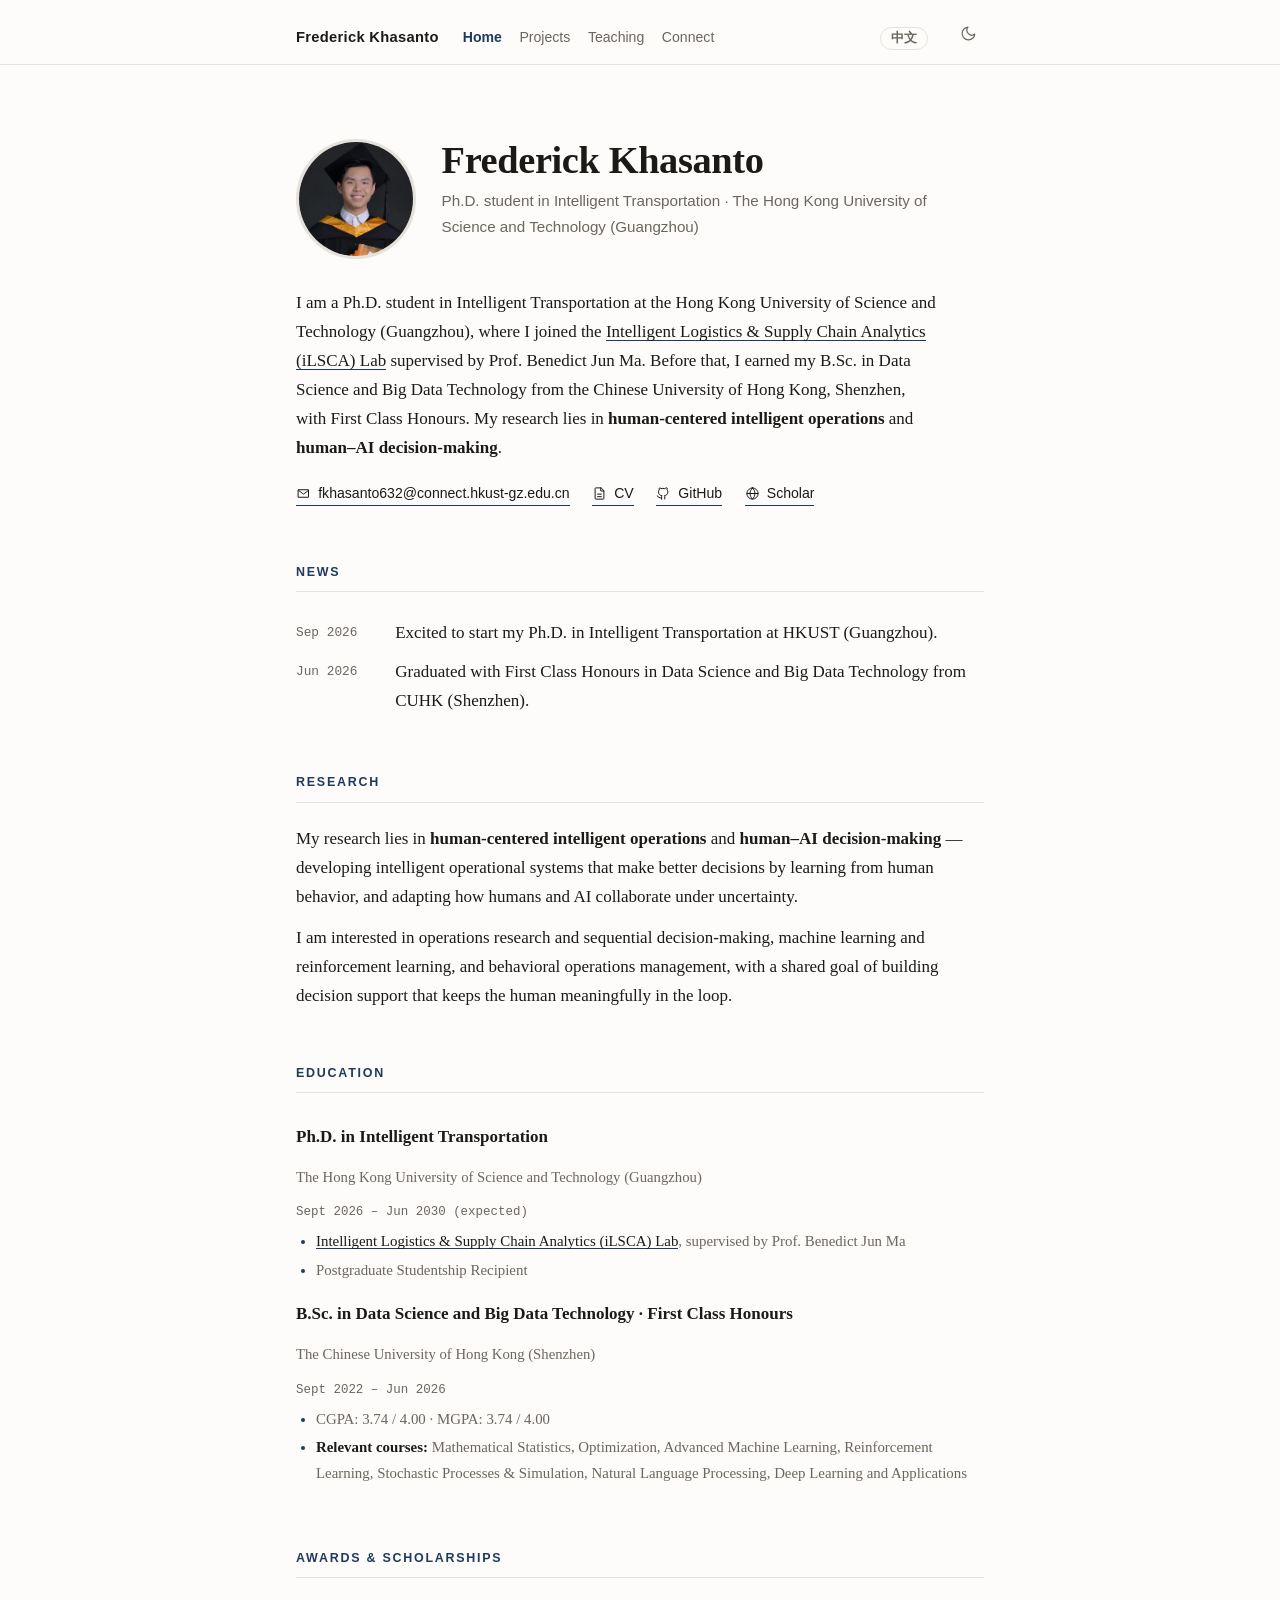
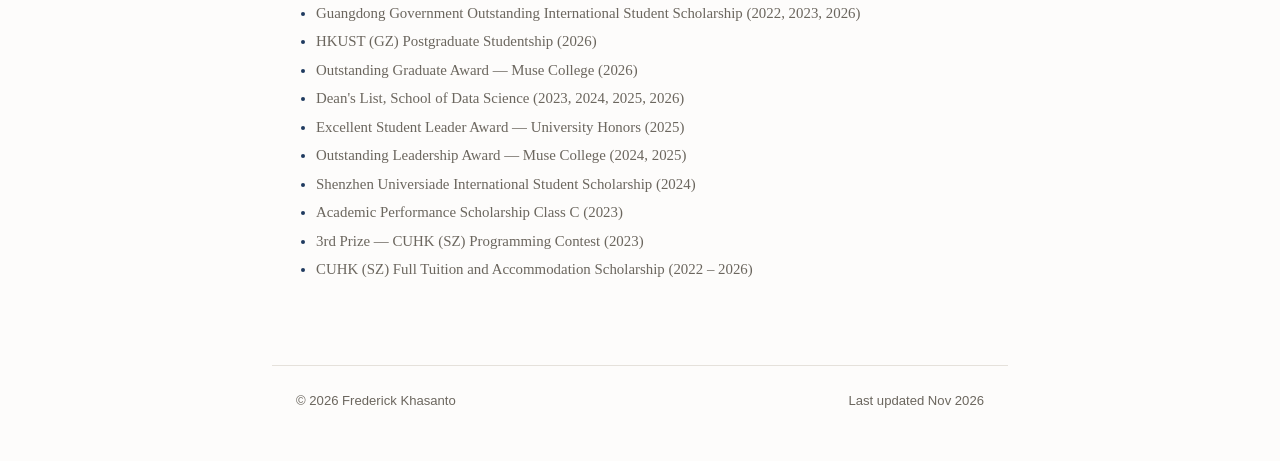
==== commit 87fff7c3: "Website update" ====
--- a/index.html
+++ b/index.html
@@ -1,196 +1,225 @@
 <!DOCTYPE html>
-
-<html class="no-js" data-theme="light" lang="en">
+<html lang="en">
 <head>
-<meta charset="utf-8"/>
-<meta content="width=device-width, initial-scale=1.0" name="viewport"/>
-<meta content="PhD researcher in Intelligent Transportation at HKUST (Guangzhou), with a background in data science, machine learning, language AI, and multimodal AI." name="description"/>
-<meta content="index,follow" name="robots"/>
-<meta content="website" property="og:type"/>
-<meta content="Frederick Khasanto — PhD Researcher" property="og:title"/>
-<meta content="PhD researcher in Intelligent Transportation at HKUST (Guangzhou), with a background in data science, machine learning, language AI, and multimodal AI." property="og:description"/>
-<meta content="og-home.png" property="og:image"/>
-<meta content="1200" property="og:image:width"/>
-<meta content="630" property="og:image:height"/>
-<meta content="summary_large_image" name="twitter:card"/>
-<meta content="Frederick Khasanto — PhD Researcher" name="twitter:title"/>
-<meta content="PhD researcher in Intelligent Transportation at HKUST (Guangzhou), with a background in data science, machine learning, language AI, and multimodal AI." name="twitter:description"/>
-<meta content="og-home.png" name="twitter:image"/>
-<link href="" id="canonicalLink" rel="canonical"/>
-<title>Frederick Khasanto — PhD Researcher</title>
-<link href="favicon.svg" rel="icon" type="image/svg+xml"/>
-<script>(function(){var d=document.documentElement;d.classList.remove('no-js');try{var t=localStorage.getItem('fk-theme');if(t==='dark'||t==='light')d.setAttribute('data-theme',t);}catch(e){}})();</script>
-<link href="apple-touch-icon.png" rel="apple-touch-icon" sizes="180x180"/>
-<link href="manifest.webmanifest" rel="manifest"/>
-<meta content="#f5f2eb" name="theme-color"/>
-<link href="core.css?v=56" rel="stylesheet"/>
-<link href="home.css?v=56" rel="stylesheet"/>
-<script type="application/ld+json">{"@context": "https://schema.org", "@type": "Person", "name": "Frederick Khasanto", "email": "mailto:khasanto.frederick@gmail.com", "jobTitle": "PhD Student in Intelligent Transportation", "description": "PhD student in Intelligent Transportation at The Hong Kong University of Science and Technology (Guangzhou), advised by Prof. Benedict Jun MA.", "sameAs": ["https://github.com/frederickkh", "https://www.linkedin.com/in/frederickkhasanto/", "https://www.instagram.com/frederick.khh/"], "affiliation": {"@type": "CollegeOrUniversity", "name": "The Hong Kong University of Science and Technology (Guangzhou)"}, "alumniOf": {"@type": "CollegeOrUniversity", "name": "The Chinese University of Hong Kong, Shenzhen"}, "knowsAbout": ["Intelligent Transportation", "Machine Learning", "Data Science", "Natural Language Processing", "Multimodal AI"]}</script>
-<link href="v56-premium.css?v=56" rel="stylesheet"/>
+<meta charset="UTF-8">
+<meta name="viewport" content="width=device-width, initial-scale=1.0">
+<title>Frederick Khasanto</title>
+<link rel="icon" type="image/svg+xml" href="favicon.svg">
+<meta name="description" content="Personal website of Frederick Khasanto — Ph.D. student in Intelligent Transportation at HKUST (Guangzhou).">
+<script>
+  // Apply theme before first paint to avoid flash
+  (function () {
+    var t;
+    try { t = localStorage.getItem('theme'); } catch (e) {}
+    if (!t) t = window.matchMedia('(prefers-color-scheme: dark)').matches ? 'dark' : 'light';
+    document.documentElement.setAttribute('data-theme', t);
+  })();
+</script>
+<link rel="stylesheet" href="style.css">
 </head>
-<body class="page-enter" data-page="home">
-<a class="skip-link" data-copy-en="Skip to content" data-copy-zh="跳到主要内容" href="#main">Skip to content</a>
-<header class="site-header">
-<div class="container header-inner">
-<a class="wordmark" href="index.html">Frederick Khasanto</a>
-<button aria-controls="mobileMenu" aria-expanded="false" aria-label="Open navigation" class="mobile-menu-toggle" id="mobileMenuToggle" type="button">
-<span></span><span></span><span></span>
-</button>
-<div class="mobile-menu" id="mobileMenu">
-<nav aria-label="Primary navigation" class="top-nav">
-<a data-i18n="common.home" href="index.html">Home</a>
-<a data-i18n="common.work" href="research.html">Research &amp; Projects</a>
-<a data-i18n="common.about" href="about.html">About</a>
-<a data-i18n="common.connect" href="connect.html">Connect</a>
-</nav>
-<div class="header-actions">
-<button aria-label="Switch to dark mode" class="pill-btn theme-icon-btn" id="themeToggle" title="Dark mode" type="button">
-<svg aria-hidden="true" class="theme-icon theme-icon-moon" viewbox="0 0 24 24"><path d="M20.1 15.25A8.8 8.8 0 0 1 8.75 3.9 8.85 8.85 0 1 0 20.1 15.25Z" fill="none" stroke="currentColor" stroke-linecap="round" stroke-linejoin="round" stroke-width="1.8"></path></svg>
-<svg aria-hidden="true" class="theme-icon theme-icon-sun" viewbox="0 0 24 24"><circle cx="12" cy="12" fill="none" r="4" stroke="currentColor" stroke-width="1.8"></circle><path d="M12 2.5v2M12 19.5v2M4.57 4.57l1.42 1.42M18.01 18.01l1.42 1.42M2.5 12h2M19.5 12h2M4.57 19.43l1.42-1.42M18.01 5.99l1.42-1.42" fill="none" stroke="currentColor" stroke-linecap="round" stroke-width="1.8"></path></svg>
-</button>
-<button class="pill-btn" data-i18n="common.lang" id="langToggle" type="button">EN / 简</button>
-<a class="cv-link" data-i18n="common.cv" href="Frederick_Khasanto_CV_2026.pdf" rel="noopener" target="_blank">CV</a>
-</div>
-</div>
-</div>
-</header>
-<main class="page-main" id="main">
-<div class="container">
-<section class="hero-grid home-hero">
-<div class="hero-copy">
-<div class="kicker" data-i18n="home.kicker">PhD Researcher · Intelligent Transportation · HKUST (Guangzhou)</div>
-<h1 data-i18n="home.title" data-i18n-html="true">I study <em>mobility</em> with data and machine learning.</h1>
-<p data-i18n="home.intro">I’m Frederick Khasanto, a PhD student in Intelligent Transportation at HKUST (Guangzhou), advised by Prof. Benedict Jun MA. My background is in data science and applied AI.</p>
-<div class="hero-actions">
-<a class="primary-btn" data-i18n="home.viewWork" href="research.html">Explore research</a>
-<a class="secondary-btn" data-i18n="home.aboutMe" href="about.html">About Frederick</a>
-</div>
-</div>
-<aside aria-label="Interactive profile avatar" class="hero-side">
-<div class="avatar-wrap">
-<div aria-live="polite" class="avatar-bubble">
-<strong data-i18n="home.avatarQ">Curious about something?</strong>
-<p data-i18n="home.avatarD" id="avatarResponse">Pick a topic and I’ll give you the short version.</p>
-</div>
-<div class="avatar-interaction-hint" data-copy-en="Move your cursor around — the companion reacts." data-copy-zh="移动光标，研究伙伴会跟着互动。">Move your cursor around — the companion reacts.</div>
-<div class="avatar-options">
-<button type="button" class="avatar-option" data-i18n="home.optWork" data-topic="work">Research &amp; Projects</button>
-<button type="button" class="avatar-option" data-i18n="home.optTeach" data-topic="teaching">Teaching</button>
-<button type="button" class="avatar-option" data-i18n="home.optAbout" data-topic="about">Background</button>
-<button type="button" class="avatar-option" data-i18n="home.optConnect" data-topic="connect">Connect</button>
-</div>
-<button aria-describedby="avatarResponse" aria-label="Interactive research companion" class="avatar-btn" id="avatarButton" type="button">
-<svg aria-hidden="true" class="research-companion" data-orbit-avatar="" viewbox="0 0 520 420" xmlns="http://www.w3.org/2000/svg">
-<g aria-hidden="true" class="companion-nodes"><circle class="companion-node node-a" cx="118" cy="132" fill="currentColor" opacity=".22" r="10"></circle><circle class="companion-node node-b" cx="405" cy="143" fill="currentColor" opacity=".18" r="7"></circle><circle class="companion-node node-c" cx="394" cy="302" fill="currentColor" opacity=".16" r="5"></circle></g><g class="companion-core">
-<rect class="companion-body" fill="currentColor" height="188" rx="92" width="230" x="145" y="113"></rect>
-<rect class="companion-body companion-wing-left" fill="currentColor" height="76" rx="24" width="128" x="76" y="176"></rect>
-<rect class="companion-body companion-wing-right" fill="currentColor" height="78" rx="24" width="126" x="326" y="174"></rect>
-<rect class="companion-body companion-crown" fill="currentColor" height="105" rx="26" width="86" x="218" y="64"></rect>
-<path class="companion-body companion-tail" d="M285 276 C316 272 338 282 342 303 C347 333 321 359 279 370 C266 373 260 364 260 350 L260 303 C260 287 270 278 285 276Z" fill="currentColor"></path>
-<g fill="var(--avatar-eye)">
-<g class="avatar-eye-track avatar-eye-track-left"><rect class="avatar-eye" height="54" rx="10" width="30" x="214" y="172"></rect></g>
-<g class="avatar-eye-track avatar-eye-track-right"><rect class="avatar-eye" height="54" rx="10" width="30" x="278" y="172"></rect></g>
-</g>
-<path class="avatar-smile" d="M230 249 C251 264 276 264 296 249" fill="none" stroke="var(--avatar-eye)" stroke-linecap="round" stroke-width="8"></path>
-</g><g aria-hidden="true" class="companion-expression">
-<path class="companion-brow companion-brow-left" d="M209 157 Q225 149 241 157" fill="none" stroke="var(--avatar-eye)" stroke-linecap="round" stroke-width="5"></path>
-<path class="companion-brow companion-brow-right" d="M275 157 Q291 149 307 157" fill="none" stroke="var(--avatar-eye)" stroke-linecap="round" stroke-width="5"></path>
-<g class="companion-thought"><circle cx="377" cy="114" fill="currentColor" r="5"></circle><circle cx="394" cy="98" fill="currentColor" r="7"></circle><circle cx="416" cy="78" fill="currentColor" r="9"></circle></g>
-<g class="companion-signals" fill="none" stroke="currentColor" stroke-linecap="round" stroke-width="4"><path d="M92 160 Q72 176 72 202"></path><path d="M428 153 Q450 171 451 199"></path></g>
-</g>
-<circle class="companion-float-dot companion-float-dot-a" cx="139" cy="118" fill="currentColor" opacity=".72" r="7"></circle>
-<circle class="companion-float-dot companion-float-dot-b" cx="389" cy="289" fill="currentColor" opacity=".55" r="5"></circle>
-</svg>
-</button>
-<noscript><div class="avatar-noscript"><img alt="Frederick research companion" src="research-companion.svg"/></div></noscript><div class="avatar-helper"><a class="avatar-jump hidden" data-copy-en="Open page →" data-copy-zh="打开页面 →" href="#" id="avatarJump">Open page →</a></div>
-</div>
-</aside>
-</section>
-<section aria-label="Selected project evidence" class="home-proof-strip">
-<div class="home-proof-inner">
-<a class="home-proof-item" href="research.html#projects"><strong>2.54</strong><span data-copy-en="DiNO FID · X-ray diffusion" data-copy-zh="DiNO FID · X 光扩散模型">DiNO FID · X-ray diffusion</span></a>
-<a class="home-proof-item" href="research.html#projects"><strong>99.8%</strong><span data-copy-en="of offline optimum · Online LP" data-copy-zh="离线最优值 · 在线线性规划">of offline optimum · Online LP</span></a>
-<a class="home-proof-item" href="research.html#projects"><strong>100</strong><span data-copy-en="jailbreak prompts evaluated" data-copy-zh="个越狱提示词完成评估">jailbreak prompts evaluated</span></a>
-<a class="home-proof-item" href="research.html#projects"><strong>13,499</strong><span data-copy-en="training X-ray images" data-copy-zh="张 X 光训练图像">training X-ray images</span></a>
-</div>
-</section>
-<section class="home-featured-research reveal" id="featured-research">
-<div class="home-featured-head">
-<div>
-<div class="kicker" data-copy-en="Featured research project" data-copy-zh="精选研究项目">Featured research project</div>
-<h2 data-copy-en="Diffusion models for chest X-ray generation." data-copy-zh="用于胸部 X 光生成的扩散模型。">Diffusion models for chest X-ray generation.</h2>
-</div>
-<a class="text-arrow-link" data-copy-en="Explore all projects →" data-copy-zh="查看全部项目 →" href="research.html#projects">Explore all projects →</a>
-</div>
-<div class="home-featured-layout">
-<figure class="home-featured-visual report-artifact">
-<img alt="Generation and reconstruction results from Frederick Khasanto's X-ray diffusion project report" decoding="async" height="900" loading="lazy" src="project-xray-report.webp" width="1400"/>
-<figcaption data-copy-en="Deep Learning course project · report artifact · 2025" data-copy-zh="深度学习课程项目 · 报告图示 · 2025">Deep Learning course project · report artifact · 2025</figcaption>
-</figure>
-<div class="home-featured-copy">
-<p data-copy-en="A four-person Deep Learning project comparing DDPM and DiNO-conditioned diffusion for synthetic chest X-rays." data-copy-zh="一个四人课程项目，对比无条件 DDPM 与 DiNO 条件潜空间扩散模型用于合成胸部 X 光。报告结合定量评估、重建、多样性与插值检查。">A four-person Deep Learning project comparing DDPM and DiNO-conditioned diffusion for synthetic chest X-rays.</p>
-<div aria-label="Selected project results" class="home-featured-results">
-<div><span data-copy-en="DiNO FID" data-copy-zh="DiNO FID">DiNO FID</span><strong>2.54</strong></div>
-<div><span data-copy-en="DDPM FID" data-copy-zh="DDPM FID">DDPM FID</span><strong>324.44</strong></div>
-<div><span data-copy-en="Training images" data-copy-zh="训练图像">Training images</span><strong>13,499</strong></div>
-</div>
-<div class="home-featured-actions">
-<button class="primary-btn" data-copy-en="View case study →" data-copy-zh="查看案例 →" data-project-open="xray" type="button">View case study</button>
-<a class="secondary-btn" data-copy-en="Preview report →" data-copy-zh="预览报告 →" data-project-report-preview="xray" href="Frederick_Khasanto_Project_Xray_Diffusion_Models.pdf">Preview report →</a>
-</div>
-<p class="evidence-note" data-copy-en="Course-project result · team credit preserved in the case study and report." data-copy-zh="课程项目结果 · 案例与报告中保留小组署名。">Course-project result · team credit preserved in the case study and report.</p>
-</div>
-</div>
-</section><section class="home-current-focus reveal" id="research-now">
-<div>
-<div class="kicker" data-copy-en="Research now" data-copy-zh="当前研究">Research now</div>
-<h2 data-copy-en="A doctoral direction, not a finished claim." data-copy-zh="这是博士阶段的研究方向，而不是已经完成的结论。">A doctoral direction, not a finished claim.</h2>
-</div>
-<div class="home-current-focus-body">
-<p data-copy-en="I’m beginning doctoral work in Intelligent Transportation at HKUST (Guangzhou). My current direction is to explore how data analysis and machine learning can support real decisions in transportation systems, while carrying forward experience from optimization, simulation, language AI, and multimodal models." data-copy-zh="我正在香港科技大学（广州）开始智能交通博士研究。目前的方向是探索数据分析与机器学习如何支持交通系统中的真实决策，同时延续我在优化、模拟、语言 AI 与多模态模型方面的经验。">I’m beginning doctoral work in Intelligent Transportation at HKUST (Guangzhou). My current direction is to explore how data analysis and machine learning can support real decisions in transportation systems, while carrying forward experience from optimization, simulation, language AI, and multimodal models.</p>
-<div class="home-current-meta">
-<div><span data-copy-en="Current field" data-copy-zh="当前领域">Current field</span><strong data-copy-en="Intelligent Transportation" data-copy-zh="智能交通">Intelligent Transportation</strong></div>
-<div><span data-copy-en="Lab" data-copy-zh="实验室">Lab</span><strong>iLSCA · HKUST(GZ)</strong></div>
-<div><span data-copy-en="Advisor" data-copy-zh="导师">Advisor</span><strong>Prof. Benedict Jun MA</strong></div>
-</div>
-</div>
-</section><section class="academic-timeline-section reveal">
-<div class="section-head"><div><div class="kicker" data-copy-en="Recent academic path" data-copy-zh="近期学术经历">Recent academic path</div><h2 data-copy-en="Recent research and teaching." data-copy-zh="近期的研究与教学经历。">Recent research and teaching.</h2></div><a class="text-arrow-link" data-copy-en="Full timeline →" data-copy-zh="完整时间线 →" href="about.html#academic-timeline">Full timeline →</a></div>
-<div class="academic-timeline interactive-timeline" data-academic-timeline="">
-<article class="timeline-item current" data-timeline-category="education research">
-<button aria-expanded="false" class="timeline-trigger" type="button"><time>Sep 2026–Jun 2030</time><span class="timeline-summary"><strong data-copy-en="PhD · Intelligent Transportation" data-copy-zh="博士 · 智能交通">PhD · Intelligent Transportation</strong><span data-copy-en="HKUST (Guangzhou) · iLSCA Lab · Prof. Benedict Jun MA" data-copy-zh="香港科技大学（广州） · iLSCA Lab · Benedict Jun MA 教授">HKUST (Guangzhou) · iLSCA Lab · Prof. Benedict Jun MA</span></span><span aria-hidden="true" class="timeline-cue"></span></button>
-<div class="timeline-detail"><p data-copy-en="Beginning doctoral research in Intelligent Transportation at HKUST (Guangzhou) as a Postgraduate Studentship recipient." data-copy-zh="以研究生奖学金获得者身份，在香港科技大学（广州）开始智能交通博士研究。">Beginning doctoral research in Intelligent Transportation at HKUST (Guangzhou) as a Postgraduate Studentship recipient.</p></div>
-</article>
-<article class="timeline-item" data-timeline-category="teaching">
-<button aria-expanded="false" class="timeline-trigger" type="button"><time>Jan–May 2026</time><span class="timeline-summary"><strong data-copy-en="Teaching Fellow · Stochastic Simulation" data-copy-zh="教学助理 · 随机模拟">Teaching Fellow · Stochastic Simulation</strong><span data-copy-en="DDA4002 · CUHK Shenzhen" data-copy-zh="DDA4002 · 香港中文大学（深圳）">DDA4002 · CUHK Shenzhen</span></span><span aria-hidden="true" class="timeline-cue"></span></button>
-<div class="timeline-detail"><p data-copy-en="Led tutorials on input/output analysis, simulation optimization, and stochastic gradient descent." data-copy-zh="负责输入/输出分析、模拟优化与随机梯度下降相关教程。">Led tutorials on input/output analysis, simulation optimization, and stochastic gradient descent.</p></div>
-</article>
-<article class="timeline-item" data-timeline-category="research">
-<button aria-expanded="false" class="timeline-trigger" type="button"><time>Sep–Nov 2025</time><span class="timeline-summary"><strong data-copy-en="Research Assistant · Offensive Speech Detection" data-copy-zh="研究助理 · 冒犯性言论检测">Research Assistant · Offensive Speech Detection</strong><span data-copy-en="CUHK Shenzhen · Prof. Benyou Wang’s group" data-copy-zh="香港中文大学（深圳） · Benyou Wang 教授课题组">CUHK Shenzhen · Prof. Benyou Wang’s group</span></span><span aria-hidden="true" class="timeline-cue"></span></button>
-<div class="timeline-detail"><p data-copy-en="Reviewed transformer-based hate-speech detection research and collected datasets for supervised classification." data-copy-zh="调研基于 Transformer 的仇恨言论检测研究，并收集用于监督分类的数据集。">Reviewed transformer-based hate-speech detection research and collected datasets for supervised classification.</p></div>
-</article>
-</div>
-</section>
-<section class="section reveal" id="teaching-profile">
-<div class="teaching-home-grid">
-<div class="intro-card">
-<div class="kicker" data-i18n="home.teachK">Teaching</div>
-<h2 class="home-title" data-i18n="home.teachT">Teaching is part of how I learn.</h2>
-<p class="muted" data-i18n="home.teachP">I’ve taught programming, machine learning, statistics, and simulation.</p>
-</div>
-<div class="teaching-preview">
-<ul class="teaching-home-list">
-<li><strong data-i18n="home.t1title">Stochastic Simulation</strong> — <span data-i18n="home.t1body">Tutorials on simulation analysis, optimization, and SGD.</span></li>
-<li><strong data-i18n="home.t2title">Probability and Statistics II</strong> — <span data-i18n="home.t2body">Weekly tutorials on statistical inference, ANOVA, and regression.</span></li>
-<li><strong data-i18n="home.t3title">Applied Machine Learning</strong> — <span data-i18n="home.t3body">Office hours and problem-solving support for course material.</span></li>
-<li><strong data-i18n="home.t4title">Introduction to Programming Methodology</strong> — <span data-i18n="home.t4body">Weekly Python tutorials, live coding, and assignment feedback.</span></li>
-</ul>
-</div>
-</div>
-</section>
-</div>
+<body>
+
+  <!-- ============ Top bar ============ -->
+  <div class="topbar">
+    <a class="site-name" href="index.html">Frederick Khasanto</a>
+    <nav aria-label="Site navigation">
+      <a href="index.html" aria-current="page" data-i18n="nav.home">Home</a>
+      <a href="projects.html" data-i18n="nav.projects">Projects</a>
+      <a href="teaching.html" data-i18n="nav.teaching">Teaching</a>
+      <a href="connect.html" data-i18n="nav.connect">Connect</a>
+    </nav>
+    <button id="lang-toggle" type="button" aria-label="Switch language / 切换语言" title="Switch language / 切换语言">中</button>
+    <button id="theme-toggle" aria-label="Toggle light/dark theme" title="Toggle light/dark">
+      <svg class="icon-moon" viewBox="0 0 24 24"><path d="M21 12.8A9 9 0 1 1 11.2 3a7 7 0 0 0 9.8 9.8z"/></svg>
+      <svg class="icon-sun" viewBox="0 0 24 24"><circle cx="12" cy="12" r="4"/><path d="M12 2v2M12 20v2M4.9 4.9l1.4 1.4M17.7 17.7l1.4 1.4M2 12h2M20 12h2M4.9 19.1l1.4-1.4M17.7 6.3l1.4-1.4"/></svg>
+    </button>
+  </div>
+
+<main>
+
+  <!-- ============ Masthead ============ -->
+  <header class="masthead">
+    <div class="masthead-top">
+      <div class="headshot-wrap">
+        <img class="headshot" src="assets/frederick-graduation.webp" alt="Portrait of Frederick Khasanto in graduation gown">
+      </div>
+      <div>
+        <h1>Frederick Khasanto</h1>
+        <p class="tagline" data-i18n="index.tagline">Ph.D. student in Intelligent Transportation &middot; The Hong Kong University of Science and Technology (Guangzhou)</p>
+      </div>
+    </div>
+    <p class="bio" data-i18n="index.bio">
+      I am a Ph.D. student in Intelligent Transportation at the Hong Kong
+      University of Science and Technology (Guangzhou), where I joined the
+      <a href="https://benedictjunma.github.io/people/" target="_blank" rel="noopener">Intelligent
+      Logistics &amp; Supply Chain Analytics (iLSCA) Lab</a> supervised by
+      Prof. Benedict Jun Ma. Before that, I earned my B.Sc. in Data
+      Science and Big Data Technology from the Chinese University of Hong
+      Kong, Shenzhen, with First Class Honours. My research lies in
+      <strong>human-centered intelligent operations</strong> and
+      <strong>human&ndash;AI decision-making</strong>.
+    </p>
+    <nav class="contact-links" aria-label="Contact links">
+      <button id="copy-email" data-email="fkhasanto632@connect.hkust-gz.edu.cn" title="Copy email address">
+        <svg viewBox="0 0 24 24" class="icon default"><path d="M4 6h16v12H4z"/><path d="m4 7 8 6 8-6"/></svg>
+        <svg viewBox="0 0 24 24" class="icon check"><path d="m5 13 4 4 10-10"/></svg>
+        <span>fkhasanto632@connect.hkust-gz.edu.cn</span>
+      </button>
+      <a href="assets/Frederick_Khasanto_CV_2026.pdf" target="_blank" rel="noopener" aria-label="CV (PDF)">
+        <svg viewBox="0 0 24 24" class="icon"><path d="M14 3H6a1 1 0 0 0-1 1v16a1 1 0 0 0 1 1h12a1 1 0 0 0 1-1V8z"/><path d="M14 3v5h5"/><path d="M9 13h6M9 17h6"/></svg>
+        <span>CV</span>
+      </a>
+      <a href="https://github.com/frederickkh" target="_blank" rel="noopener">
+        <svg viewBox="0 0 24 24" class="icon"><path d="M9 19c-4.3 1.4-5-2.7-7-3.2m12 5v-3.5c0-1 .1-1.4-.5-2 2.8-.3 5.5-1.4 5.5-6a4.6 4.6 0 0 0-1.3-3.2 4.2 4.2 0 0 0-.1-3.2s-1.1-.3-3.5 1.3a12.3 12.3 0 0 0-6.2 0C6.5 2.8 5.4 3.1 5.4 3.1a4.2 4.2 0 0 0-.1 3.2A4.6 4.6 0 0 0 4 9.3c0 4.6 2.7 5.7 5.5 6-.6.6-.6 1.2-.5 2V21"/></svg>
+        <span>GitHub</span>
+      </a>
+      <a href="https://scholar.google.com/citations?user=R1WoKVEAAAAJ&hl=en" target="_blank" rel="noopener">
+        <svg viewBox="0 0 24 24" class="icon"><path d="M12 3a9 9 0 1 0 0 18 9 9 0 0 0 0-18z"/><path d="M3 12h18M12 3c2.5 2.6 3.9 5.6 3.9 9S14.5 18.4 12 21c-2.5-2.6-3.9-5.6-3.9-9S9.5 5.6 12 3z"/></svg>
+        <span>Scholar</span>
+      </a>
+    </nav>
+  </header>
+
+  <!-- ============ News ============ -->
+  <section id="news" aria-labelledby="news-h">
+    <h2 id="news-h" data-i18n="index.h-news">News</h2>
+    <ul class="news">
+      <li><time datetime="2026-09">Sep 2026</time><span data-i18n="index.news1">Excited to start my Ph.D. in Intelligent Transportation at HKUST (Guangzhou).</span></li>
+      <li><time datetime="2026-06">Jun 2026</time><span data-i18n="index.news2">Graduated with First Class Honours in Data Science and Big Data Technology from CUHK (Shenzhen).</span></li>
+    </ul>
+  </section>
+
+  <!-- ============ Research ============ -->
+  <section id="research" aria-labelledby="research-h">
+    <h2 id="research-h" data-i18n="index.h-research">Research</h2>
+    <p data-i18n="index.res1">
+      My research lies in <strong>human-centered intelligent operations</strong>
+      and <strong>human&ndash;AI decision-making</strong> &mdash; developing
+      intelligent operational systems that make better decisions by learning
+      from human behavior, and adapting how humans and AI collaborate under
+      uncertainty.
+    </p>
+    <p data-i18n="index.res2">
+      I am interested in operations research and sequential
+      decision-making, machine learning and reinforcement learning, and
+      behavioral operations management, with a shared goal of building
+      decision support that keeps the human meaningfully in the loop.
+    </p>
+  </section>
+
+  <!-- ============================================================
+       Publications — TEMPLATE (hidden until first paper).
+       To publish: remove `hidden` from the <section> tag below,
+       then replace the placeholder entries with real ones.
+       ============================================================ -->
+  <section id="publications" aria-labelledby="pubs-h" hidden>
+    <h2 id="pubs-h">Publications</h2>
+    <p class="hint">(* indicates equal contribution)</p>
+
+    <p class="pub-year">2026</p>
+
+    <article class="pub">
+      <p class="title">A Placeholder Title for Your Best Paper <span class="badge">Oral</span></p>
+      <p class="authors"><strong>Frederick Khasanto</strong>, Coauthor One, Coauthor Two</p>
+      <p class="venue">In Proceedings of the Example Conference (ExampleConf), 2026</p>
+      <p class="links">
+        <a href="#">[PDF]</a>&ensp;
+        <a href="#">[Code]</a>&ensp;
+        <a href="#">[Slides]</a>&ensp;
+        <a href="#">[arXiv]</a>
+      </p>
+      <details class="bibtex">
+        <summary>BibTeX</summary>
+<pre>@inproceedings{yourname2026placeholder,
+  title     = {A Placeholder Title for Your Best Paper},
+  author    = {Frederick Khasanto and Coauthor One and Coauthor Two},
+  booktitle = {Proceedings of the Example Conference (ExampleConf)},
+  year      = {2026}
+}</pre>
+      </details>
+    </article>
+
+    <article class="pub">
+      <p class="title">A Second Placeholder Paper About Something Interesting</p>
+      <p class="authors">Coauthor One, <strong>Frederick Khasanto</strong>*, Coauthor Three*</p>
+      <p class="venue">In Journal of Example Studies (JES), 2026</p>
+      <p class="links">
+        <a href="#">[PDF]</a>&ensp;
+        <a href="#">[Project page]</a>
+      </p>
+    </article>
+
+    <p class="pub-year">2025</p>
+
+    <article class="pub">
+      <p class="title">An Earlier Placeholder Work</p>
+      <p class="authors"><strong>Frederick Khasanto</strong>, Coauthor Four</p>
+      <p class="venue">Workshop on Example Topics at ExampleConf, 2025</p>
+      <p class="links"><a href="#">[PDF]</a></p>
+    </article>
+  </section>
+
+  <!-- ============ Education ============ -->
+  <section id="education" aria-labelledby="edu-h">
+    <h2 id="edu-h" data-i18n="index.h-edu">Education</h2>
+
+    <div class="entry">
+      <p class="what" data-i18n="index.edu1what">Ph.D. in Intelligent Transportation</p>
+      <p class="where" data-i18n="index.edu1where">The Hong Kong University of Science and Technology (Guangzhou)</p>
+      <p class="when" data-i18n="index.edu1when">Sept 2026 &ndash; Jun 2030 (expected)</p>
+      <ul class="highlights">
+        <li data-i18n="index.edu1hl1"><a href="https://benedictjunma.github.io/people/" target="_blank" rel="noopener">Intelligent Logistics &amp; Supply Chain Analytics (iLSCA) Lab</a>, supervised by Prof. Benedict Jun Ma</li>
+        <li data-i18n="index.edu1hl2">Postgraduate Studentship Recipient</li>
+      </ul>
+    </div>
+
+    <div class="entry">
+      <p class="what" data-i18n="index.edu2what">B.Sc. in Data Science and Big Data Technology &middot; First Class Honours</p>
+      <p class="where" data-i18n="index.edu2where">The Chinese University of Hong Kong (Shenzhen)</p>
+      <p class="when" data-i18n="index.edu2when">Sept 2022 &ndash; Jun 2026</p>
+      <ul class="highlights">
+        <li data-i18n="index.edu2hl1">CGPA: 3.74 / 4.00 &middot; MGPA: 3.74 / 4.00</li>
+        <li data-i18n="index.edu2hl2"><strong>Relevant courses:</strong> Mathematical Statistics, Optimization, Advanced Machine Learning, Reinforcement Learning, Stochastic Processes &amp; Simulation, Natural Language Processing, Deep Learning and Applications</li>
+      </ul>
+    </div>
+  </section>
+
+  <!-- ============ Awards & Scholarships ============ -->
+  <section id="awards" aria-labelledby="awards-h">
+    <h2 id="awards-h" data-i18n="index.h-awards">Awards &amp; Scholarships</h2>
+    <ul class="highlights awards">
+      <li data-i18n="index.aw1">Guangdong Government Outstanding International Student Scholarship (2022, 2023, 2026)</li>
+      <li data-i18n="index.aw2">HKUST (GZ) Postgraduate Studentship (2026)</li>
+      <li data-i18n="index.aw3">Outstanding Graduate Award &mdash; Muse College (2026)</li>
+      <li data-i18n="index.aw4">Dean's List, School of Data Science (2023, 2024, 2025, 2026)</li>
+      <li data-i18n="index.aw5">Excellent Student Leader Award &mdash; University Honors (2025)</li>
+      <li data-i18n="index.aw6">Outstanding Leadership Award &mdash; Muse College (2024, 2025)</li>
+      <li data-i18n="index.aw7">Shenzhen Universiade International Student Scholarship (2024)</li>
+      <li data-i18n="index.aw8">Academic Performance Scholarship Class C (2023)</li>
+      <li data-i18n="index.aw9">3rd Prize &mdash; CUHK (SZ) Programming Contest (2023)</li>
+      <li data-i18n="index.aw10">CUHK (SZ) Full Tuition and Accommodation Scholarship (2022 &ndash; 2026)</li>
+    </ul>
+  </section>
+
 </main>
-<div aria-hidden="true" class="signature-divider"><span class="sig-line"></span><span class="sig-eye"></span><span class="sig-eye"></span><span class="sig-node"></span><span class="sig-line"></span></div><footer class="footer-simple premium-footer"><div class="container premium-footer-inner"><div class="footer-identity"><strong>Frederick Khasanto</strong><span data-copy-en="PhD Researcher · Guangzhou ·" data-copy-zh="博士研究者 · 广州 ·">PhD Researcher · Guangzhou · <span class="freshness" data-copy-en="Updated Sep 2026" data-copy-zh="更新于 2026年9月">Updated Sep 2026</span></span></div><nav aria-label="Footer navigation" class="footer-nav"><a data-copy-en="Research" data-copy-zh="研究" href="research.html">Research</a><a data-copy-en="About" data-copy-zh="关于" href="about.html">About</a><a data-copy-en="CV ↗" data-copy-zh="简历 ↗" href="Frederick_Khasanto_CV_2026.pdf" rel="noopener" target="_blank">CV ↗</a><a data-copy-en="Email" data-copy-zh="邮箱" href="mailto:khasanto.frederick@gmail.com">Email</a></nav><div class="footer-socials"><a aria-label="LinkedIn" href="https://www.linkedin.com/in/frederickkhasanto/" rel="noopener" target="_blank">in</a><a aria-label="GitHub" href="https://github.com/frederickkh" rel="noopener" target="_blank">GH</a></div></div></footer>
-<button type="button" aria-label="Back to top" class="to-top" data-to-top="">↑</button>
-<script src="site-config.js?v=56"></script><script defer="" src="script.js?v=56"></script>
-</body></html>+
+<footer>
+  <span>&copy; 2026 Frederick Khasanto</span>
+  <span data-i18n="footer.updated">Last updated Nov 2026</span>
+</footer>
+
+<script src="theme.js"></script>
+<script src="i18n.js"></script>
+<script>
+  // Copy-email button
+  const btn = document.getElementById('copy-email');
+  btn.addEventListener('click', () => {
+    navigator.clipboard.writeText(btn.dataset.email).then(() => {
+      btn.classList.add('copied');
+      setTimeout(() => btn.classList.remove('copied'), 1800);
+    });
+  });
+</script>
+
+</body>
+</html>
--- a/style.css
+++ b/style.css
@@ -0,0 +1,483 @@
+/* ============================================================
+   Academic personal site — shared styles
+   Palette: navy blue + gold, minimal & elegant
+   ============================================================ */
+
+/* ---------- Design tokens ---------- */
+:root {
+  --bg: #fdfcfb;
+  --surface: #f5f3ef;
+  --text: #1c1a17;
+  --text-soft: #6b665e;
+  --navy: #1f3a5f;
+  --gold: #a8791a;
+  --accent: var(--navy);
+  --accent-soft: rgba(31, 58, 95, 0.08);
+  --gold-soft: rgba(168, 121, 26, 0.12);
+  --rule: #e5e1db;
+  --bg-translucent: rgba(253, 252, 251, 0.82);
+  --serif: Charter, "Bitstream Charter", "Sitka Text", Cambria, Georgia, "Noto Serif SC", "Source Han Serif SC", "Songti SC", SimSun, serif;
+  --sans: -apple-system, "Segoe UI", "Helvetica Neue", Arial, "PingFang SC", "Microsoft YaHei", sans-serif;
+  --mono: "SF Mono", "Cascadia Code", Consolas, Menlo, monospace;
+  --max: 46rem;
+}
+
+html[data-theme="dark"] {
+  --bg: #141414;
+  --surface: #1e1e1e;
+  --text: #e8e6e2;
+  --text-soft: #a3a09b;
+  --navy: #9db8dc;
+  --gold: #d9b45a;
+  --accent-soft: rgba(157, 184, 220, 0.12);
+  --gold-soft: rgba(217, 180, 90, 0.14);
+  --rule: #2c2c2c;
+  --bg-translucent: rgba(20, 20, 20, 0.8);
+}
+
+/* ---------- Base ---------- */
+* { margin: 0; padding: 0; box-sizing: border-box; }
+html { scroll-behavior: smooth; }
+
+body {
+  font-family: var(--serif);
+  font-size: 1.0625rem;
+  line-height: 1.7;
+  color: var(--text);
+  background: var(--bg);
+  -webkit-font-smoothing: antialiased;
+  overflow-x: clip;
+}
+
+main {
+  max-width: var(--max);
+  margin: 0 auto;
+  padding: 3rem 1.5rem 5rem;
+}
+
+a {
+  color: var(--text);
+  text-decoration: none;
+  background-image: linear-gradient(var(--accent), var(--accent));
+  background-size: 100% 1px;
+  background-position: 0 100%;
+  background-repeat: no-repeat;
+  transition: background-size .18s ease, color .18s ease;
+}
+a:hover { color: var(--accent); background-size: 100% 2px; }
+
+::selection { background: var(--accent-soft); }
+
+/* ---------- Top bar: name, nav, theme toggle (sticky) ---------- */
+.topbar {
+  position: sticky;
+  top: 0;
+  z-index: 50;
+  max-width: var(--max);
+  margin: 0 auto;
+  padding: 1.1rem 1.5rem 0.9rem;
+  display: flex;
+  align-items: baseline;
+  gap: 1.5rem;
+}
+
+/* full-viewport translucent backdrop with blur, edge to edge */
+.topbar::before {
+  content: "";
+  position: absolute;
+  top: 0;
+  bottom: 0;
+  left: calc(-50vw + 50%);
+  width: 100vw;
+  background: var(--bg-translucent);
+  -webkit-backdrop-filter: blur(10px);
+  backdrop-filter: blur(10px);
+  border-bottom: 1px solid var(--rule);
+  z-index: -1;
+}
+
+.topbar .site-name {
+  font-family: var(--sans);
+  font-size: 0.92rem;
+  font-weight: 600;
+  letter-spacing: 0.02em;
+  color: var(--text);
+  background: none;
+  white-space: nowrap;
+}
+.topbar .site-name:hover { color: var(--accent); background: none; }
+
+.topbar nav {
+  display: flex;
+  gap: 1.1rem;
+  font-family: var(--sans);
+  font-size: 0.88rem;
+  flex: 1;
+}
+.topbar nav a { background: none; color: var(--text-soft); }
+.topbar nav a:hover { color: var(--accent); }
+.topbar nav a[aria-current="page"] {
+  color: var(--accent);
+  font-weight: 600;
+}
+
+#lang-toggle {
+  all: unset;
+  cursor: pointer;
+  font-family: var(--sans);
+  font-size: 0.8rem;
+  font-weight: 600;
+  line-height: 1;
+  color: var(--text-soft);
+  border: 1px solid var(--rule);
+  border-radius: 999px;
+  padding: 0.28rem 0.62rem;
+  transition: color .15s ease, border-color .15s ease;
+}
+#lang-toggle:hover { color: var(--accent); border-color: var(--accent); }
+
+#theme-toggle {
+  all: unset;
+  cursor: pointer;
+  display: inline-flex;
+  align-items: center;
+  justify-content: center;
+  width: 2rem; height: 2rem;
+  border-radius: 50%;
+  color: var(--text-soft);
+  transition: color .15s ease, background .15s ease;
+}
+#theme-toggle:hover { color: var(--accent); background: var(--accent-soft); }
+#theme-toggle svg { width: 17px; height: 17px; stroke: currentColor; fill: none; stroke-width: 1.7; stroke-linecap: round; stroke-linejoin: round; }
+
+/* sun shown in dark mode, moon in light mode */
+#theme-toggle .icon-sun { display: none; }
+#theme-toggle .icon-moon { display: block; }
+html[data-theme="dark"] #theme-toggle .icon-sun { display: block; }
+html[data-theme="dark"] #theme-toggle .icon-moon { display: none; }
+
+/* ---------- Masthead (home) ---------- */
+.masthead { margin-top: 1.6rem; margin-bottom: 3.5rem; }
+
+.masthead-top {
+  display: flex;
+  align-items: center;
+  gap: 1.6rem;
+  margin-bottom: 1.9rem;
+}
+
+/* keep the text block visually centered against the headshot */
+.masthead-top .tagline { margin-bottom: 0; }
+
+.headshot-wrap {
+  width: 7.5rem;
+  height: 7.5rem;
+  border-radius: 50%;
+  overflow: hidden;
+  border: 3px solid var(--rule);
+  flex-shrink: 0;
+}
+
+.headshot {
+  width: 100%;
+  height: 100%;
+  object-fit: cover;
+  object-position: 50% 30%;
+  transform: scale(1.7);
+  transform-origin: 50% 22%;
+  display: block;
+}
+
+.masthead h1 {
+  font-size: 2.4rem;
+  font-weight: 600;
+  letter-spacing: -0.01em;
+  line-height: 1.15;
+  margin-bottom: 0.35rem;
+}
+
+.page-head h1 {
+  font-size: 2rem;
+  font-weight: 600;
+  letter-spacing: -0.01em;
+  margin-bottom: 0.4rem;
+}
+
+.masthead .tagline,
+.page-head .tagline {
+  font-family: var(--sans);
+  font-size: 0.95rem;
+  color: var(--text-soft);
+  margin-bottom: 1.2rem;
+}
+
+.masthead p.bio { max-width: 40rem; }
+
+.contact-links {
+  display: flex;
+  flex-wrap: wrap;
+  gap: 0.35rem 1.4rem;
+  margin-top: 1.2rem;
+  font-family: var(--sans);
+  font-size: 0.88rem;
+}
+.contact-links a { display: inline-flex; align-items: center; gap: 0.45rem; }
+
+.icon {
+  width: 15px; height: 15px;
+  stroke: currentColor; fill: none;
+  stroke-width: 1.6; stroke-linecap: round; stroke-linejoin: round;
+  flex-shrink: 0;
+}
+
+/* ---------- Copy-email button ---------- */
+#copy-email {
+  all: unset;
+  cursor: pointer;
+  display: inline-flex;
+  align-items: center;
+  gap: 0.45rem;
+  background-image: linear-gradient(var(--accent), var(--accent));
+  background-size: 100% 1px;
+  background-position: 0 100%;
+  background-repeat: no-repeat;
+  font-family: var(--sans);
+  font-size: 0.88rem;
+  color: var(--text);
+  transition: color .18s ease;
+}
+#copy-email:hover { color: var(--accent); }
+#copy-email .check { display: none; color: var(--accent); }
+#copy-email.copied .default { display: none; }
+#copy-email.copied .check { display: inline; }
+
+/* ---------- Sections ---------- */
+section { margin-top: 3.25rem; }
+
+h2 {
+  font-family: var(--sans);
+  font-size: 0.78rem;
+  font-weight: 600;
+  text-transform: uppercase;
+  letter-spacing: 0.14em;
+  color: var(--accent);
+  border-bottom: 1px solid var(--rule);
+  padding-bottom: 0.5rem;
+  margin-bottom: 1.4rem;
+}
+
+section p + p { margin-top: 0.8rem; }
+
+.hint {
+  font-family: var(--sans);
+  font-size: 0.85rem;
+  color: var(--text-soft);
+  margin-bottom: 1rem;
+}
+
+/* ---------- Highlights lists (CV-style bullets) ---------- */
+.highlights {
+  margin-top: 0.35rem;
+  padding-left: 1.25rem;
+  font-size: 0.93rem;
+  color: var(--text-soft);
+}
+.highlights li { margin: 0.2rem 0; }
+.highlights li::marker { color: var(--accent); }
+.highlights strong { color: var(--text); }
+
+/* ---------- News ---------- */
+.news li {
+  list-style: none;
+  display: flex;
+  gap: 1rem;
+  padding: 0.3rem 0;
+}
+.news time {
+  font-family: var(--mono);
+  font-size: 0.8rem;
+  color: var(--text-soft);
+  flex-shrink: 0;
+  padding-top: 0.2rem;
+  min-width: 5.2rem;
+}
+
+/* ---------- Publications ---------- */
+.pub-year {
+  font-family: var(--sans);
+  font-size: 0.82rem;
+  font-weight: 600;
+  color: var(--text-soft);
+  margin: 1.6rem 0 0.6rem;
+}
+.pub-year:first-of-type { margin-top: 0; }
+
+.pub {
+  padding: 0.7rem 0.9rem;
+  margin-bottom: 0.55rem;
+  border-radius: 6px;
+  transition: background .15s ease;
+}
+.pub:hover { background: var(--surface); }
+
+.pub .title { font-weight: 600; }
+.pub .authors { font-size: 0.95rem; color: var(--text-soft); margin-top: 0.1rem; }
+.pub .authors strong { color: var(--text); font-weight: 600; }
+.pub .venue { font-size: 0.9rem; font-style: italic; margin-top: 0.1rem; }
+.pub .links { margin-top: 0.4rem; font-family: var(--sans); font-size: 0.78rem; }
+.pub .links a { color: var(--accent); }
+
+.badge {
+  display: inline-block;
+  font-family: var(--sans);
+  font-size: 0.68rem;
+  font-weight: 600;
+  letter-spacing: 0.06em;
+  text-transform: uppercase;
+  color: var(--gold);
+  background: var(--gold-soft);
+  border-radius: 4px;
+  padding: 0.12rem 0.45rem;
+  margin-left: 0.5rem;
+  vertical-align: middle;
+}
+
+details.bibtex { margin-top: 0.45rem; font-family: var(--mono); font-size: 0.8rem; }
+details.bibtex summary {
+  cursor: pointer;
+  font-family: var(--sans);
+  font-size: 0.78rem;
+  color: var(--text-soft);
+  width: fit-content;
+}
+details.bibtex summary:hover { color: var(--accent); }
+details.bibtex pre {
+  background: var(--surface);
+  border-radius: 6px;
+  padding: 0.8rem 1rem;
+  margin-top: 0.5rem;
+  overflow-x: auto;
+  line-height: 1.5;
+}
+
+/* ---------- Projects ---------- */
+.projects {
+  display: grid;
+  grid-template-columns: repeat(auto-fill, minmax(19rem, 1fr));
+  gap: 0.75rem;
+}
+
+.project {
+  border: 1px solid var(--rule);
+  border-radius: 8px;
+  padding: 1.1rem 1.2rem;
+  transition: border-color .15s ease, transform .15s ease;
+}
+.project:hover { border-color: var(--accent); transform: translateY(-2px); }
+.project h3 { font-size: 1.05rem; font-weight: 600; margin-bottom: 0.3rem; }
+.project p { font-size: 0.92rem; color: var(--text-soft); }
+.project .links { margin-top: 0.55rem; font-family: var(--sans); font-size: 0.78rem; }
+.project .links a { color: var(--accent); }
+
+/* ---------- Two-column entries ---------- */
+.two-col { display: grid; gap: 0.45rem 1.5rem; grid-template-columns: 1fr; }
+@media (min-width: 34rem) { .two-col { grid-template-columns: 1fr 1fr; } }
+
+.entry { padding: 0.45rem 0; }
+.entry .what { font-weight: 600; }
+.entry .where { font-size: 0.92rem; color: var(--text-soft); }
+.entry .when {
+  font-family: var(--mono);
+  font-size: 0.78rem;
+  color: var(--text-soft);
+}
+
+.entry .group-title {
+  font-family: var(--sans);
+  font-size: 0.82rem;
+  font-weight: 600;
+  text-transform: uppercase;
+  letter-spacing: 0.08em;
+  color: var(--text-soft);
+  margin: 1.8rem 0 0.4rem;
+}
+.entry .group-title:first-child { margin-top: 0; }
+
+/* ---------- Connect page ---------- */
+.connect-grid { display: grid; gap: 1.6rem; grid-template-columns: 1fr; align-items: start; }
+@media (min-width: 38rem) { .connect-grid { grid-template-columns: 1fr 13.5rem; } }
+
+.portrait-wrap {
+  aspect-ratio: 4 / 5;
+  overflow: hidden;
+  border-radius: 12px;
+  border: 1px solid var(--rule);
+  max-width: 18rem;
+}
+
+.portrait {
+  width: 100%;
+  height: 100%;
+  object-fit: cover;
+  object-position: 50% 20%;
+  transform: scale(1.9);
+  transform-origin: 50% 66%;
+  display: block;
+}
+
+.connect-list { display: grid; gap: 0.5rem; margin-top: 1.2rem; }
+
+.connect-item {
+  display: flex;
+  align-items: center;
+  gap: 0.9rem;
+  border: 1px solid var(--rule);
+  border-radius: 8px;
+  padding: 0.8rem 1.1rem;
+  transition: border-color .15s ease;
+  background: none;
+}
+.connect-item:hover { border-color: var(--accent); }
+.connect-item .icon { width: 17px; height: 17px; color: var(--accent); }
+.connect-item .label {
+  font-family: var(--sans);
+  font-size: 0.88rem;
+  color: var(--text-soft);
+  min-width: 6.5rem;
+}
+.connect-item .value { font-family: var(--sans); font-size: 0.92rem; }
+.connect-item .value a { color: var(--text); }
+.connect-item .value a:hover { color: var(--accent); }
+
+.note {
+  border-left: 2px solid var(--gold);
+  background: var(--gold-soft);
+  border-radius: 0 6px 6px 0;
+  padding: 1rem 1.2rem;
+  margin-top: 1.2rem;
+  font-size: 0.97rem;
+}
+.note p + p { margin-top: 0.6rem; }
+
+/* ---------- Footer ---------- */
+footer {
+  max-width: var(--max);
+  margin: 0 auto;
+  padding: 1.5rem 1.5rem 3rem;
+  border-top: 1px solid var(--rule);
+  font-family: var(--sans);
+  font-size: 0.82rem;
+  color: var(--text-soft);
+  display: flex;
+  justify-content: space-between;
+  flex-wrap: wrap;
+  gap: 0.5rem;
+}
+footer a { background: none; }
+footer a:hover {
+  color: var(--accent);
+  background-image: linear-gradient(var(--accent), var(--accent));
+  background-size: 100% 1px;
+  background-position: 0 100%;
+  background-repeat: no-repeat;
+}
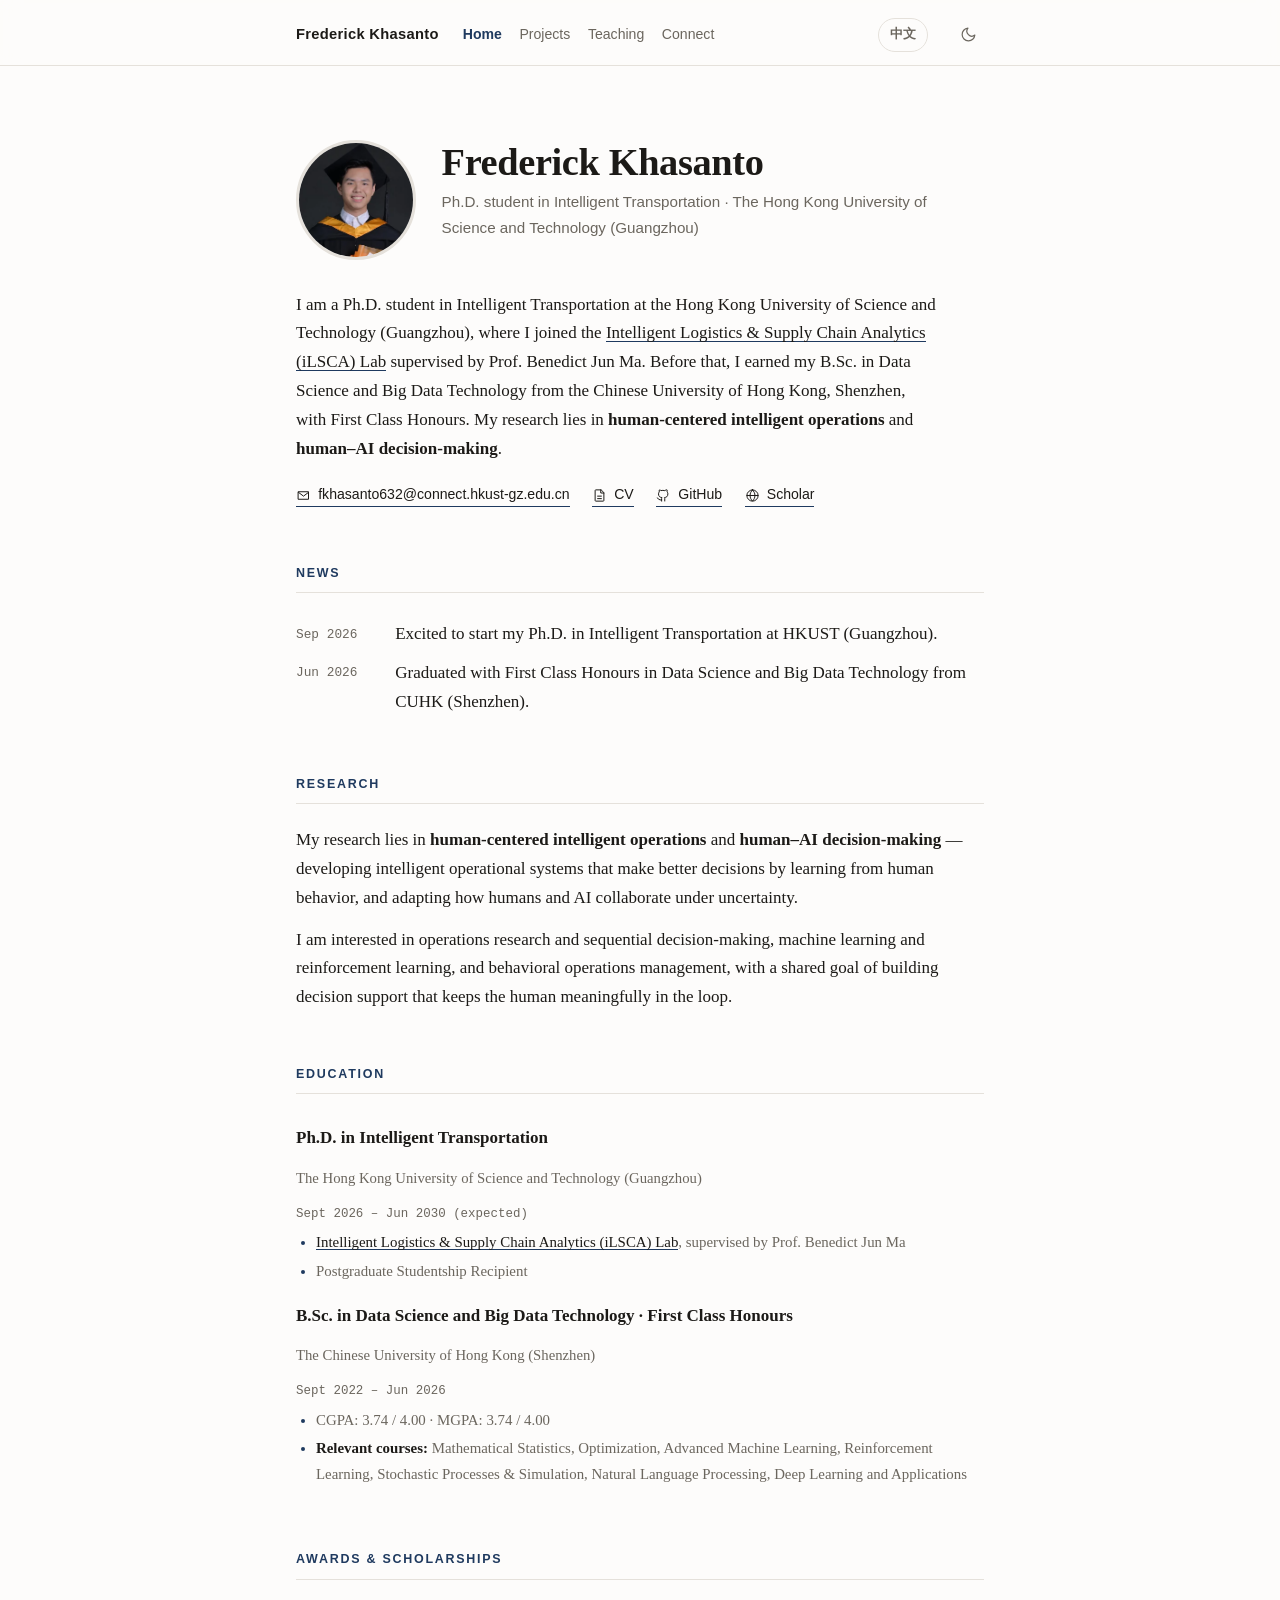
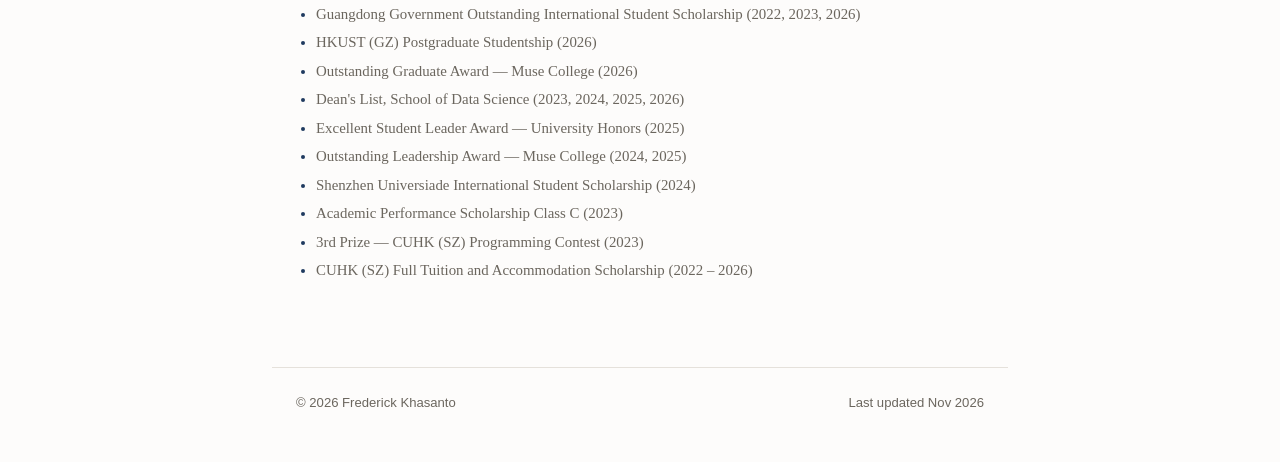
==== commit a052be31: "Update site: style refinements and theme/i18n tweaks" ====
--- a/index.html
+++ b/index.html
@@ -22,7 +22,7 @@
   <!-- ============ Top bar ============ -->
   <div class="topbar">
     <a class="site-name" href="index.html">Frederick Khasanto</a>
-    <nav aria-label="Site navigation">
+    <nav id="site-menu" aria-label="Site navigation">
       <a href="index.html" aria-current="page" data-i18n="nav.home">Home</a>
       <a href="projects.html" data-i18n="nav.projects">Projects</a>
       <a href="teaching.html" data-i18n="nav.teaching">Teaching</a>
@@ -32,6 +32,10 @@
     <button id="theme-toggle" aria-label="Toggle light/dark theme" title="Toggle light/dark">
       <svg class="icon-moon" viewBox="0 0 24 24"><path d="M21 12.8A9 9 0 1 1 11.2 3a7 7 0 0 0 9.8 9.8z"/></svg>
       <svg class="icon-sun" viewBox="0 0 24 24"><circle cx="12" cy="12" r="4"/><path d="M12 2v2M12 20v2M4.9 4.9l1.4 1.4M17.7 17.7l1.4 1.4M2 12h2M20 12h2M4.9 19.1l1.4-1.4M17.7 6.3l1.4-1.4"/></svg>
+    </button>
+    <button id="menu-toggle" type="button" aria-label="Open menu" aria-expanded="false" aria-controls="site-menu">
+      <svg class="icon-menu" viewBox="0 0 24 24"><path d="M4 6h16M4 12h16M4 18h16"/></svg>
+      <svg class="icon-close" viewBox="0 0 24 24"><path d="m6 6 12 12M18 6 6 18"/></svg>
     </button>
   </div>
 
--- a/style.css
+++ b/style.css
@@ -77,8 +77,9 @@
   margin: 0 auto;
   padding: 1.1rem 1.5rem 0.9rem;
   display: flex;
-  align-items: baseline;
-  gap: 1.5rem;
+  align-items: center;
+  flex-wrap: wrap;
+  gap: 0.75rem 1.5rem;
 }
 
 /* full-viewport translucent backdrop with blur, edge to edge */
@@ -109,7 +110,8 @@
 
 .topbar nav {
   display: flex;
-  gap: 1.1rem;
+  flex-wrap: wrap;
+  gap: 0.5rem 1.1rem;
   font-family: var(--sans);
   font-size: 0.88rem;
   flex: 1;
@@ -124,6 +126,10 @@
 #lang-toggle {
   all: unset;
   cursor: pointer;
+  display: inline-flex;
+  align-items: center;
+  justify-content: center;
+  height: 2rem;
   font-family: var(--sans);
   font-size: 0.8rem;
   font-weight: 600;
@@ -131,7 +137,7 @@
   color: var(--text-soft);
   border: 1px solid var(--rule);
   border-radius: 999px;
-  padding: 0.28rem 0.62rem;
+  padding: 0 0.7rem;
   transition: color .15s ease, border-color .15s ease;
 }
 #lang-toggle:hover { color: var(--accent); border-color: var(--accent); }
@@ -363,7 +369,7 @@
 /* ---------- Projects ---------- */
 .projects {
   display: grid;
-  grid-template-columns: repeat(auto-fill, minmax(19rem, 1fr));
+  grid-template-columns: repeat(auto-fill, minmax(min(19rem, 100%), 1fr));
   gap: 0.75rem;
 }
 
@@ -481,3 +487,91 @@
   background-position: 0 100%;
   background-repeat: no-repeat;
 }
+
+/* ============================================================
+   Mobile
+   ============================================================ */
+@media (max-width: 32rem) {
+  body { font-size: 1rem; }
+
+  main { padding: 2.2rem 1.15rem 4rem; }
+
+  .topbar { padding: 0.55rem 1.15rem 0.55rem; gap: 0.5rem 1rem; }
+  /* Hide the site name on mobile — "Home" + the page title carry it */
+  .topbar .site-name { display: none; }
+  .topbar nav { gap: 0.45rem 0.85rem; font-size: 0.85rem; }
+  #lang-toggle { height: 1.7rem; font-size: 0.75rem; padding: 0 0.6rem; }
+  #theme-toggle, #menu-toggle { width: 1.7rem; height: 1.7rem; }
+  #theme-toggle svg, #menu-toggle svg { width: 15px; height: 15px; }
+
+  /* Masthead: stack headshot above the name */
+  .masthead { margin-top: 1.2rem; margin-bottom: 2.6rem; }
+  .masthead-top { flex-direction: column; align-items: flex-start; gap: 1rem; }
+  .headshot-wrap { width: 6rem; height: 6rem; }
+  .masthead h1 { font-size: 1.85rem; }
+  .page-head h1 { font-size: 1.55rem; }
+
+  section { margin-top: 2.4rem; }
+
+  /* News: date stacks above the entry */
+  .news li { flex-direction: column; gap: 0.1rem; }
+  .news time { min-width: 0; padding-top: 0; }
+
+  /* Connect rows: label/value wrap instead of overflowing */
+  .connect-item { flex-wrap: wrap; row-gap: 0.15rem; padding: 0.7rem 0.9rem; }
+  .connect-item .label { min-width: 0; }
+  .connect-item .value { font-size: 0.88rem; overflow-wrap: anywhere; }
+
+  footer { padding: 1.2rem 1.15rem 2.5rem; }
+}
+
+/* ============================================================
+   Mobile menu — below 40rem the inline nav becomes a hamburger
+   dropdown so the top bar always stays on a single line.
+   ============================================================ */
+#menu-toggle {
+  all: unset;
+  cursor: pointer;
+  display: none;
+  align-items: center;
+  justify-content: center;
+  width: 2rem;
+  height: 2rem;
+  border-radius: 50%;
+  color: var(--text-soft);
+  transition: color .15s ease, background .15s ease;
+}
+#menu-toggle:hover { color: var(--accent); background: var(--accent-soft); }
+#menu-toggle svg {
+  width: 18px; height: 18px;
+  stroke: currentColor; fill: none;
+  stroke-width: 1.8; stroke-linecap: round;
+}
+#menu-toggle .icon-close { display: none; }
+.topbar.nav-open #menu-toggle .icon-menu { display: none; }
+.topbar.nav-open #menu-toggle .icon-close { display: block; }
+
+@media (max-width: 40rem) {
+  /* mobile: [name] …… [lang] [theme] [menu] — the whole group pinned right */
+  #menu-toggle { display: inline-flex; }
+  #lang-toggle { margin-left: auto; }
+  .topbar { flex-wrap: nowrap; }
+
+  .topbar nav {
+    display: none;
+    position: absolute;
+    top: 100%;
+    left: calc(-50vw + 50%);
+    width: 100vw;
+    flex-direction: column;
+    align-items: flex-start;
+    gap: 0.75rem;
+    padding: 1rem 1.5rem 1.2rem;
+    background: var(--bg-translucent);
+    -webkit-backdrop-filter: blur(10px);
+    backdrop-filter: blur(10px);
+    border-bottom: 1px solid var(--rule);
+    font-size: 0.95rem;
+  }
+  .topbar.nav-open nav { display: flex; }
+}
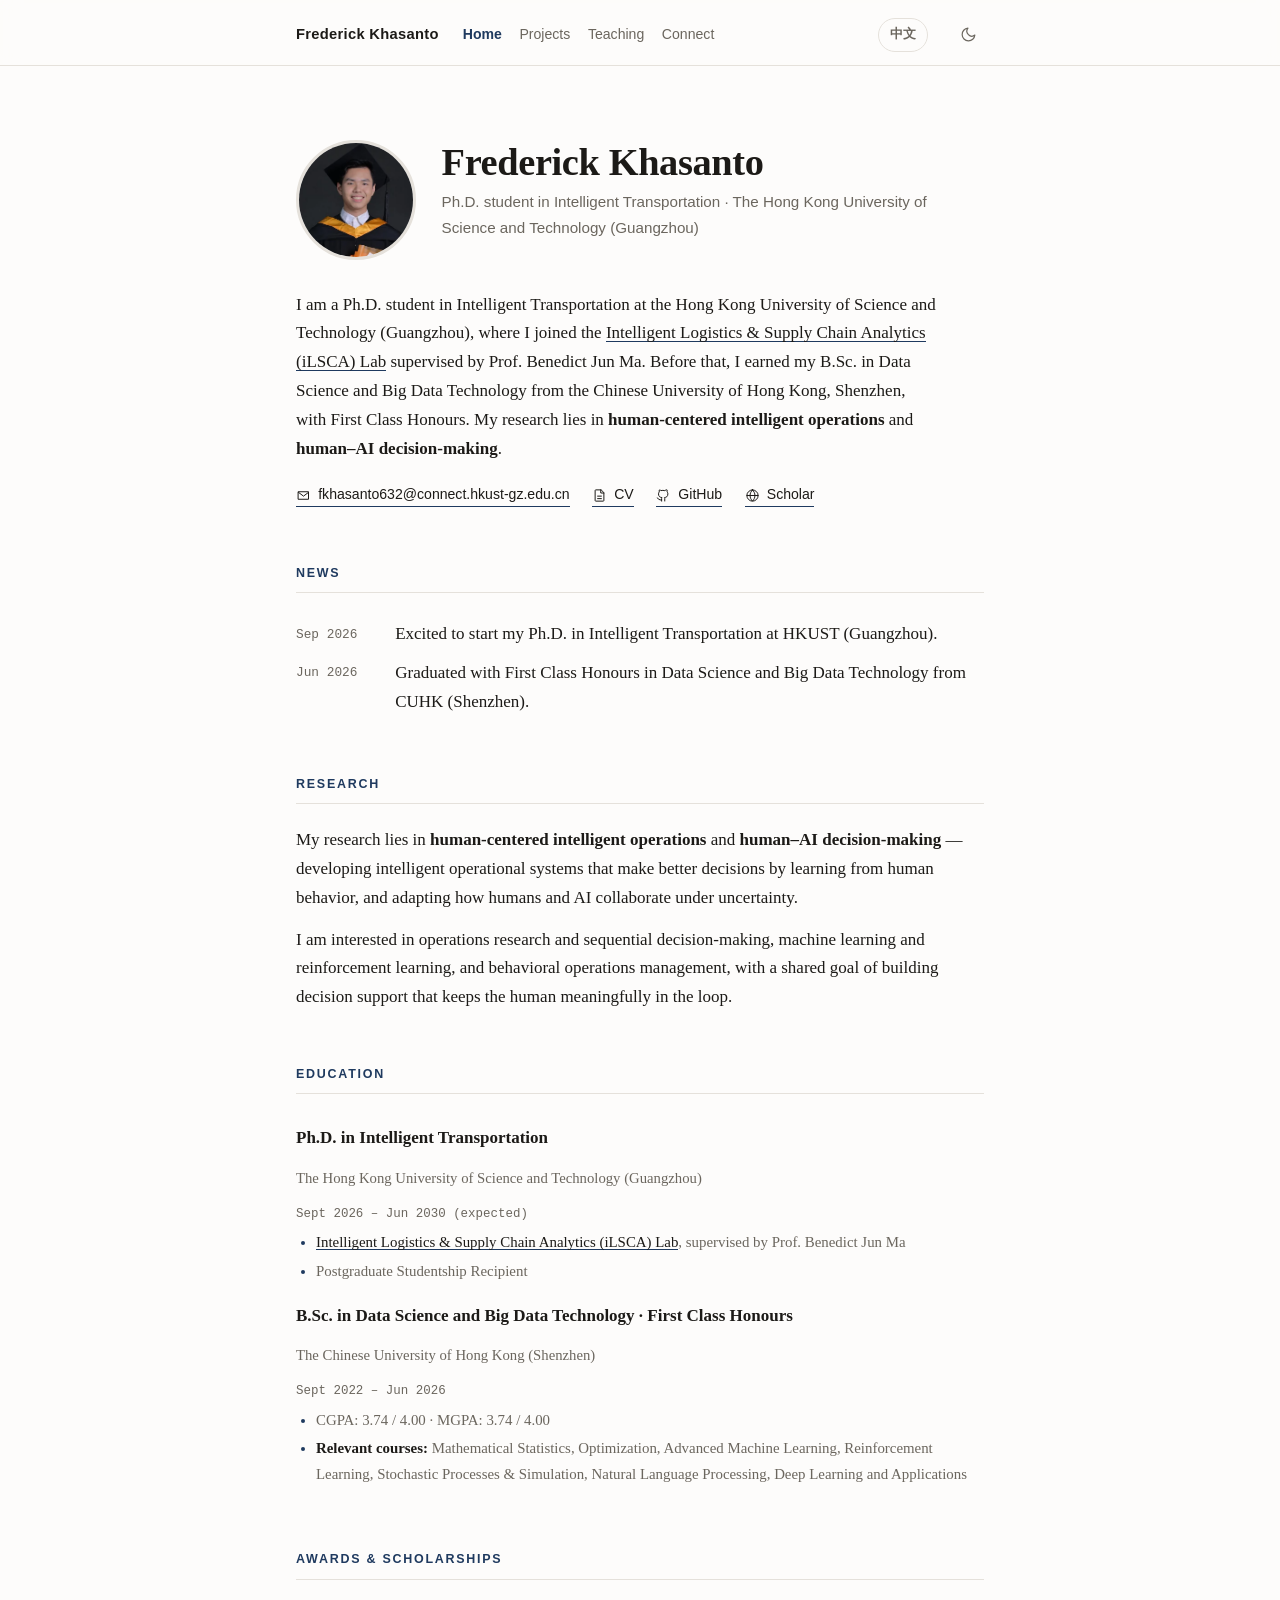
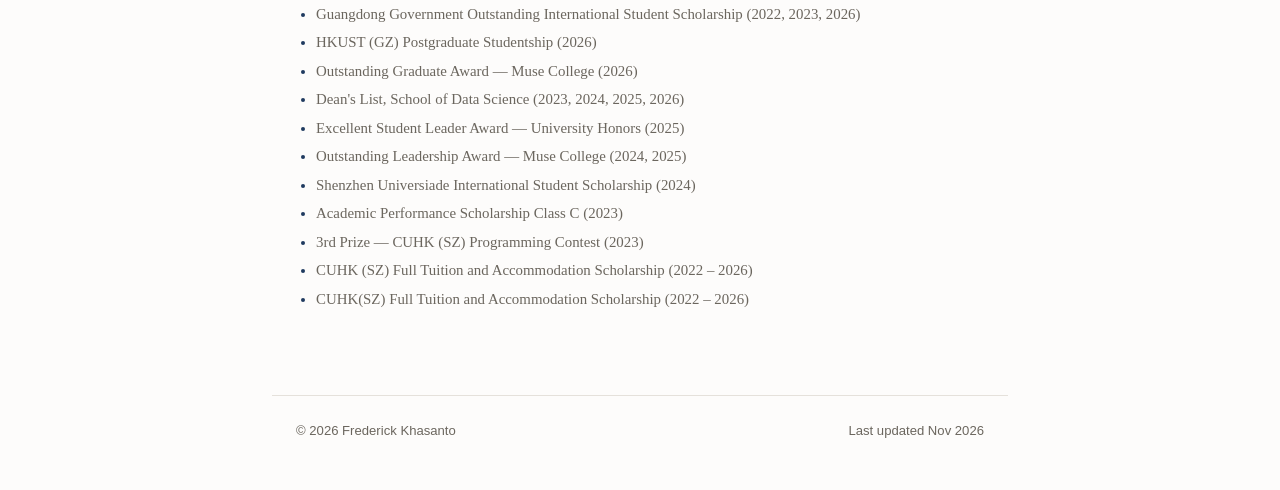
==== commit f36db110: "Update awards section: refine scholarship descriptions and add new entries" ====
--- a/index.html
+++ b/index.html
@@ -192,16 +192,17 @@
   <section id="awards" aria-labelledby="awards-h">
     <h2 id="awards-h" data-i18n="index.h-awards">Awards &amp; Scholarships</h2>
     <ul class="highlights awards">
-      <li data-i18n="index.aw1">Guangdong Government Outstanding International Student Scholarship (2022, 2023, 2026)</li>
-      <li data-i18n="index.aw2">HKUST (GZ) Postgraduate Studentship (2026)</li>
-      <li data-i18n="index.aw3">Outstanding Graduate Award &mdash; Muse College (2026)</li>
-      <li data-i18n="index.aw4">Dean's List, School of Data Science (2023, 2024, 2025, 2026)</li>
-      <li data-i18n="index.aw5">Excellent Student Leader Award &mdash; University Honors (2025)</li>
-      <li data-i18n="index.aw6">Outstanding Leadership Award &mdash; Muse College (2024, 2025)</li>
-      <li data-i18n="index.aw7">Shenzhen Universiade International Student Scholarship (2024)</li>
-      <li data-i18n="index.aw8">Academic Performance Scholarship Class C (2023)</li>
-      <li data-i18n="index.aw9">3rd Prize &mdash; CUHK (SZ) Programming Contest (2023)</li>
-      <li data-i18n="index.aw10">CUHK (SZ) Full Tuition and Accommodation Scholarship (2022 &ndash; 2026)</li>
+      <li data-i18n="index.aw1">Guangdong Government Outstanding International Student Scholarship - Doctoral (2026)</li>
+      <li data-i18n="index.aw2">HKUST(GZ) Postgraduate Studentship (2026)</li>
+      <li data-i18n="index.aw3">Outstanding Graduate Award &mdash; CUHK(SZ) School of Data Science (2026)</li>
+      <li data-i18n="index.aw4">Outstanding Graduate Award &mdash; CUHK(SZ) Muse College (2026)</li>
+      <li data-i18n="index.aw5">Dean's List, CUHK(SZ) School of Data Science (2023, 2024, 2025, 2026)</li>
+      <li data-i18n="index.aw6">Excellent Student Leader Award &mdash; CUHK(SZ) University Honors (2025)</li>
+      <li data-i18n="index.aw7">Outstanding Leadership Award &mdash; CUHK(SZ) Muse College (2024, 2025)</li>
+      <li data-i18n="index.aw8">Shenzhen Universiade International Student Scholarship (2024)</li>
+      <li data-i18n="index.aw9">Guangdong Government Outstanding International Student Scholarship - Bachelor (2022, 2023)</li>
+      <li data-i18n="index.aw10">Academic Performance Scholarship Class C &mdash; CUHK(SZ) School of Data Science (2023)</li>
+      <li data-i18n="index.aw11">CUHK(SZ) Full Tuition and Accommodation Scholarship (2022 &ndash; 2026)</li>
     </ul>
   </section>
 
--- a/style.css
+++ b/style.css
@@ -497,8 +497,8 @@
   main { padding: 2.2rem 1.15rem 4rem; }
 
   .topbar { padding: 0.55rem 1.15rem 0.55rem; gap: 0.5rem 1rem; }
-  /* Hide the site name on mobile — "Home" + the page title carry it */
-  .topbar .site-name { display: none; }
+  /* Keep the name visible on mobile — shrink slightly so it fits beside the buttons */
+  .topbar .site-name { font-size: 0.85rem; }
   .topbar nav { gap: 0.45rem 0.85rem; font-size: 0.85rem; }
   #lang-toggle { height: 1.7rem; font-size: 0.75rem; padding: 0 0.6rem; }
   #theme-toggle, #menu-toggle { width: 1.7rem; height: 1.7rem; }
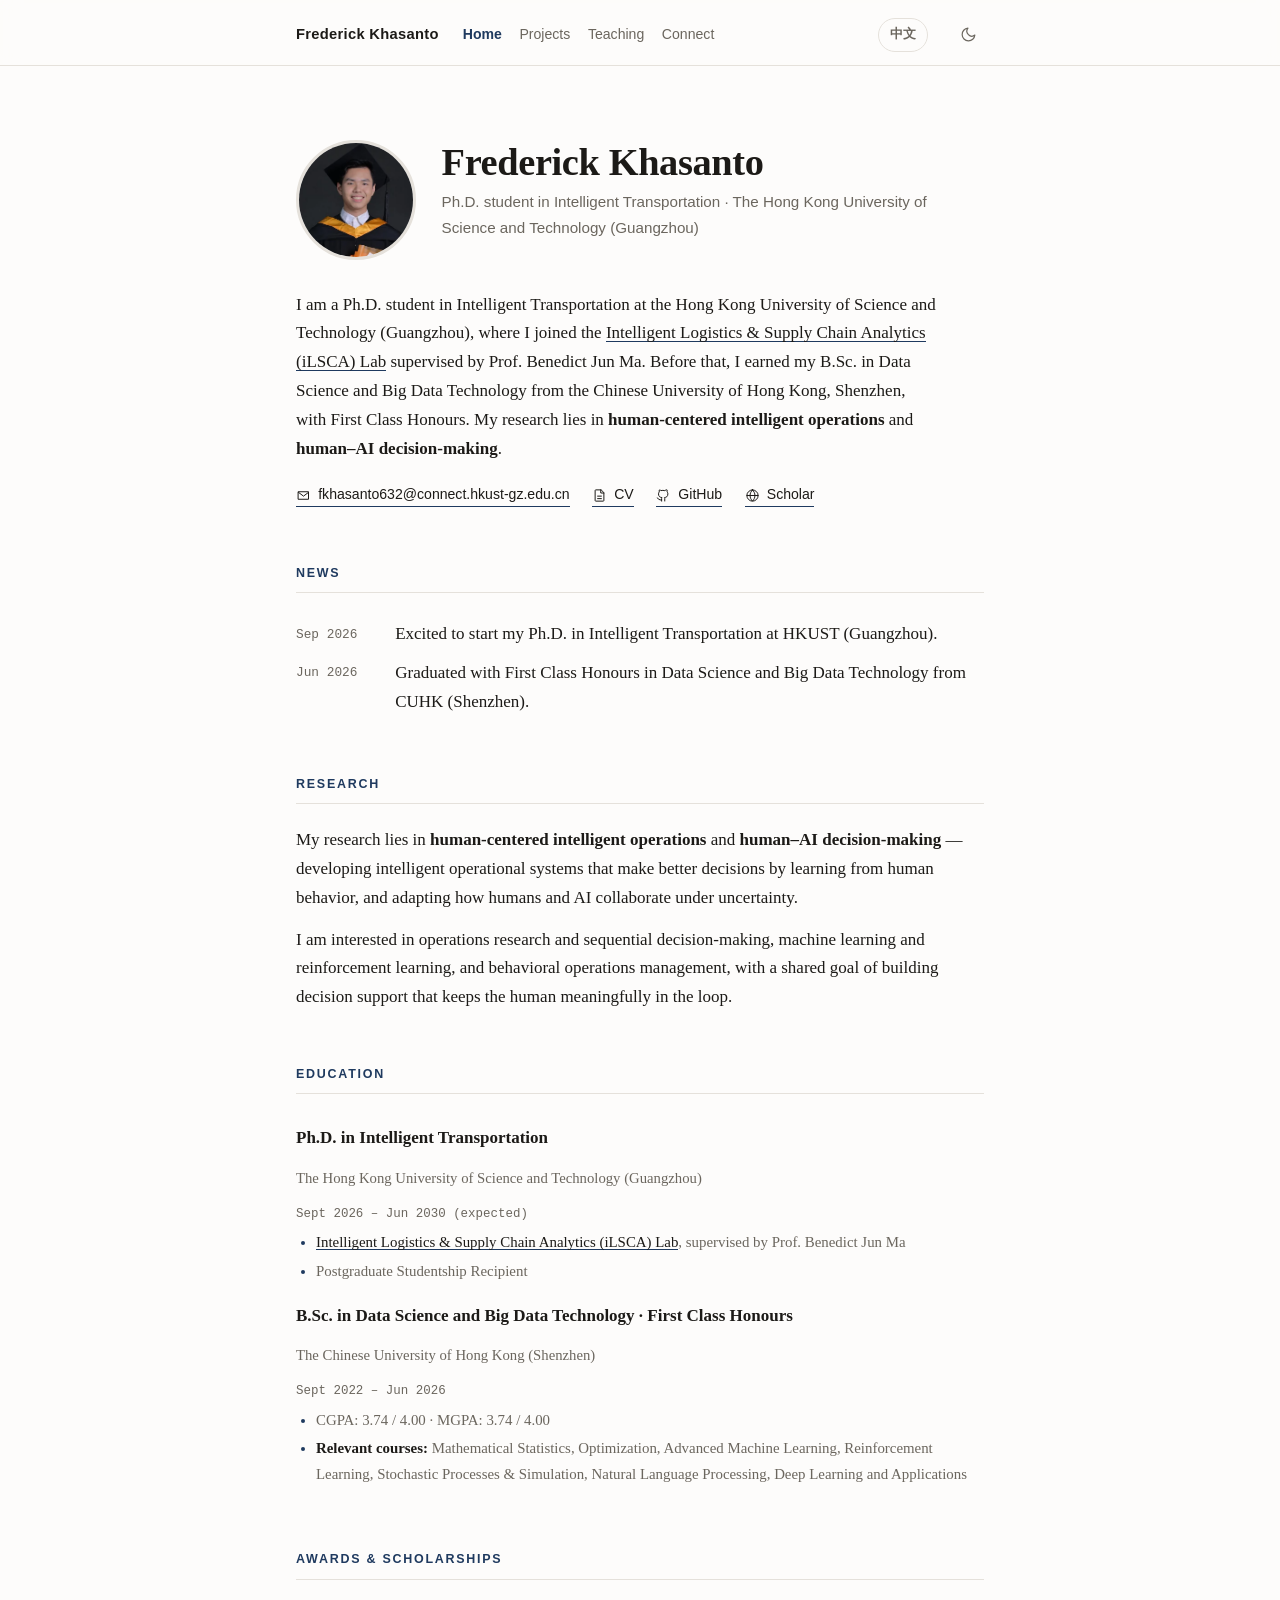
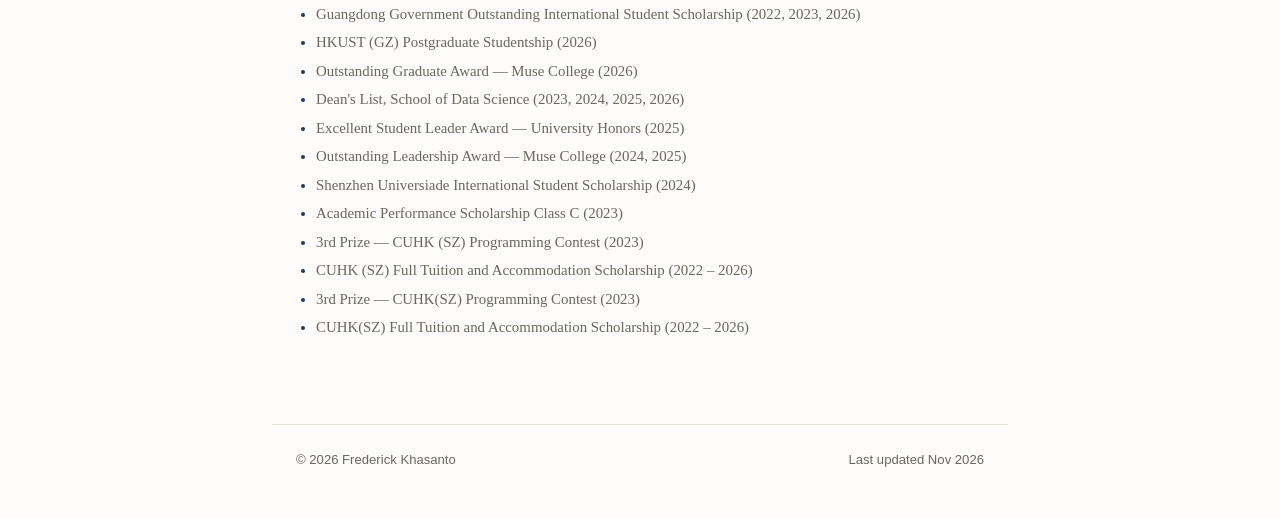
==== commit bce721a6: "Update awards section: replace contest prize entry and reorder scholarship listings" ====
--- a/index.html
+++ b/index.html
@@ -202,7 +202,8 @@
       <li data-i18n="index.aw8">Shenzhen Universiade International Student Scholarship (2024)</li>
       <li data-i18n="index.aw9">Guangdong Government Outstanding International Student Scholarship - Bachelor (2022, 2023)</li>
       <li data-i18n="index.aw10">Academic Performance Scholarship Class C &mdash; CUHK(SZ) School of Data Science (2023)</li>
-      <li data-i18n="index.aw11">CUHK(SZ) Full Tuition and Accommodation Scholarship (2022 &ndash; 2026)</li>
+      <li data-i18n="index.aw11">3rd Prize — CUHK(SZ) Programming Contest (2023)</li>
+      <li data-i18n="index.aw12">CUHK(SZ) Full Tuition and Accommodation Scholarship (2022 &ndash; 2026)</li>
     </ul>
   </section>
 
